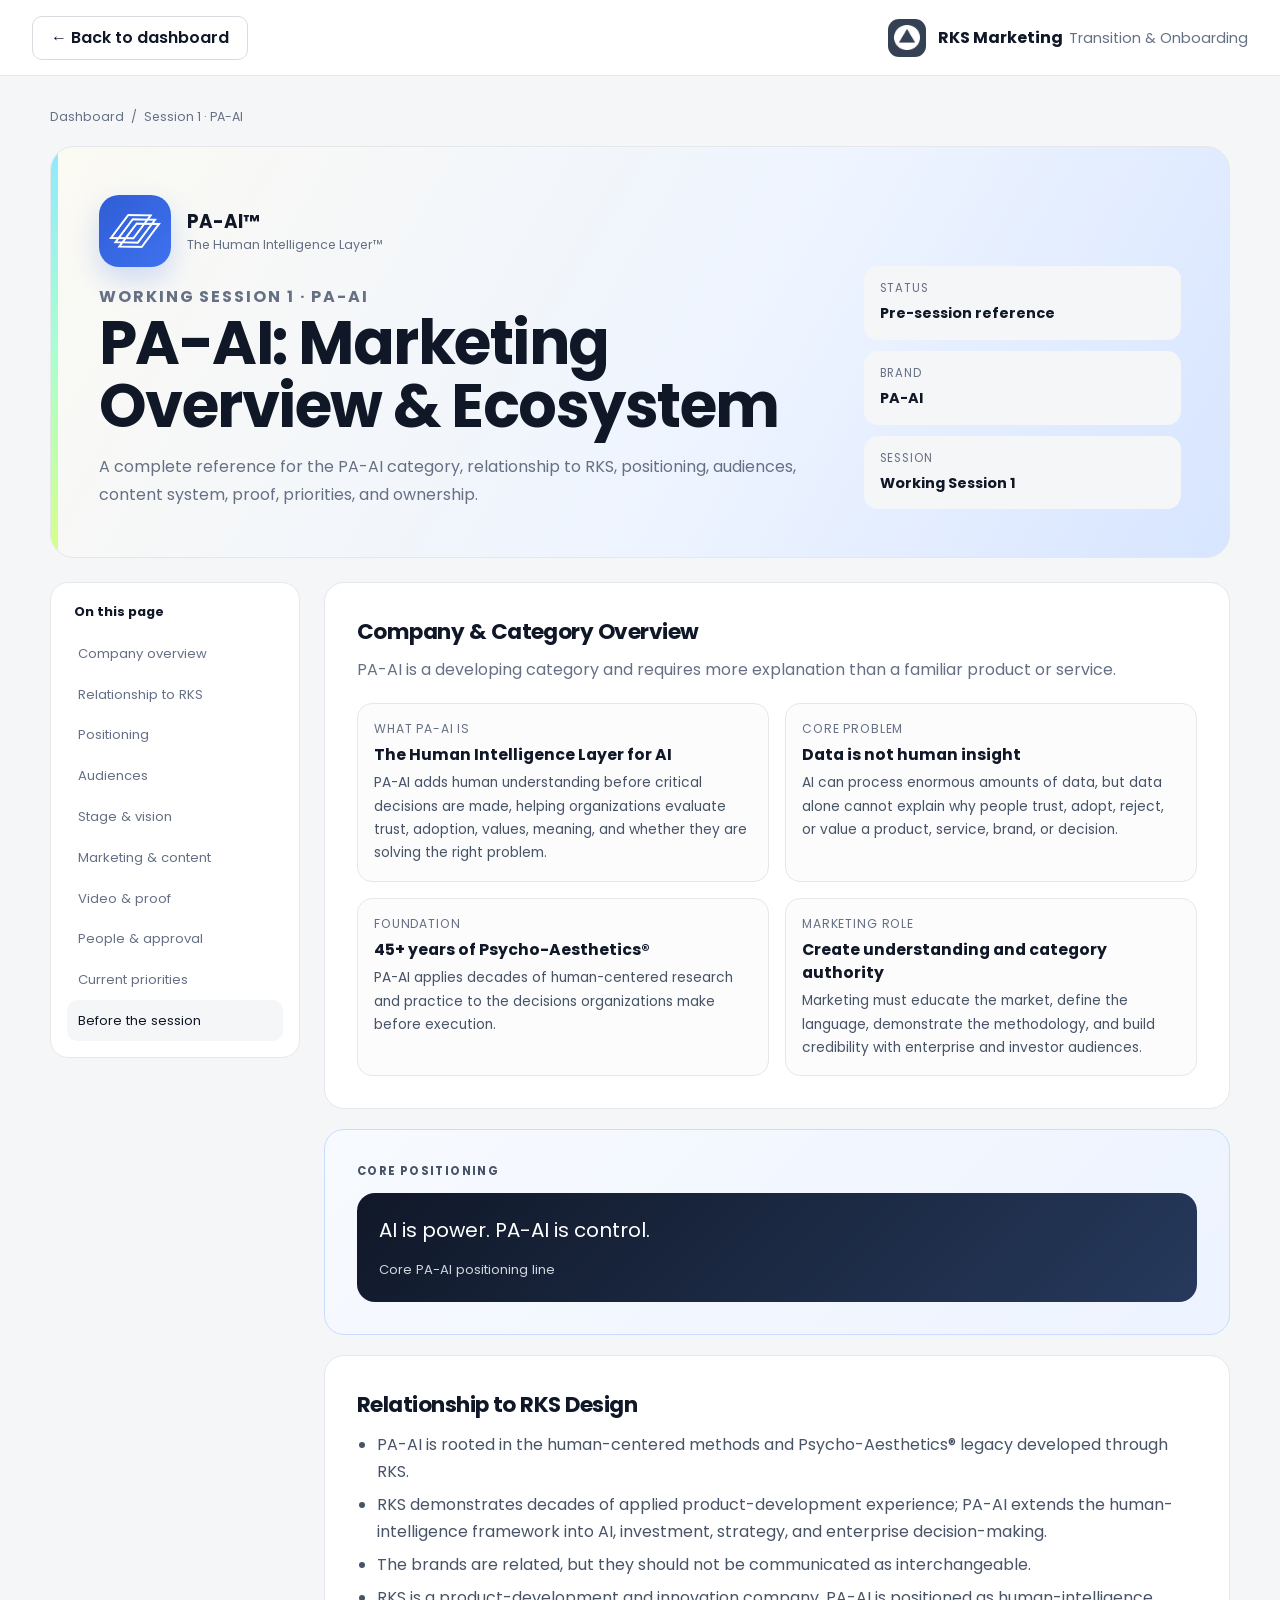
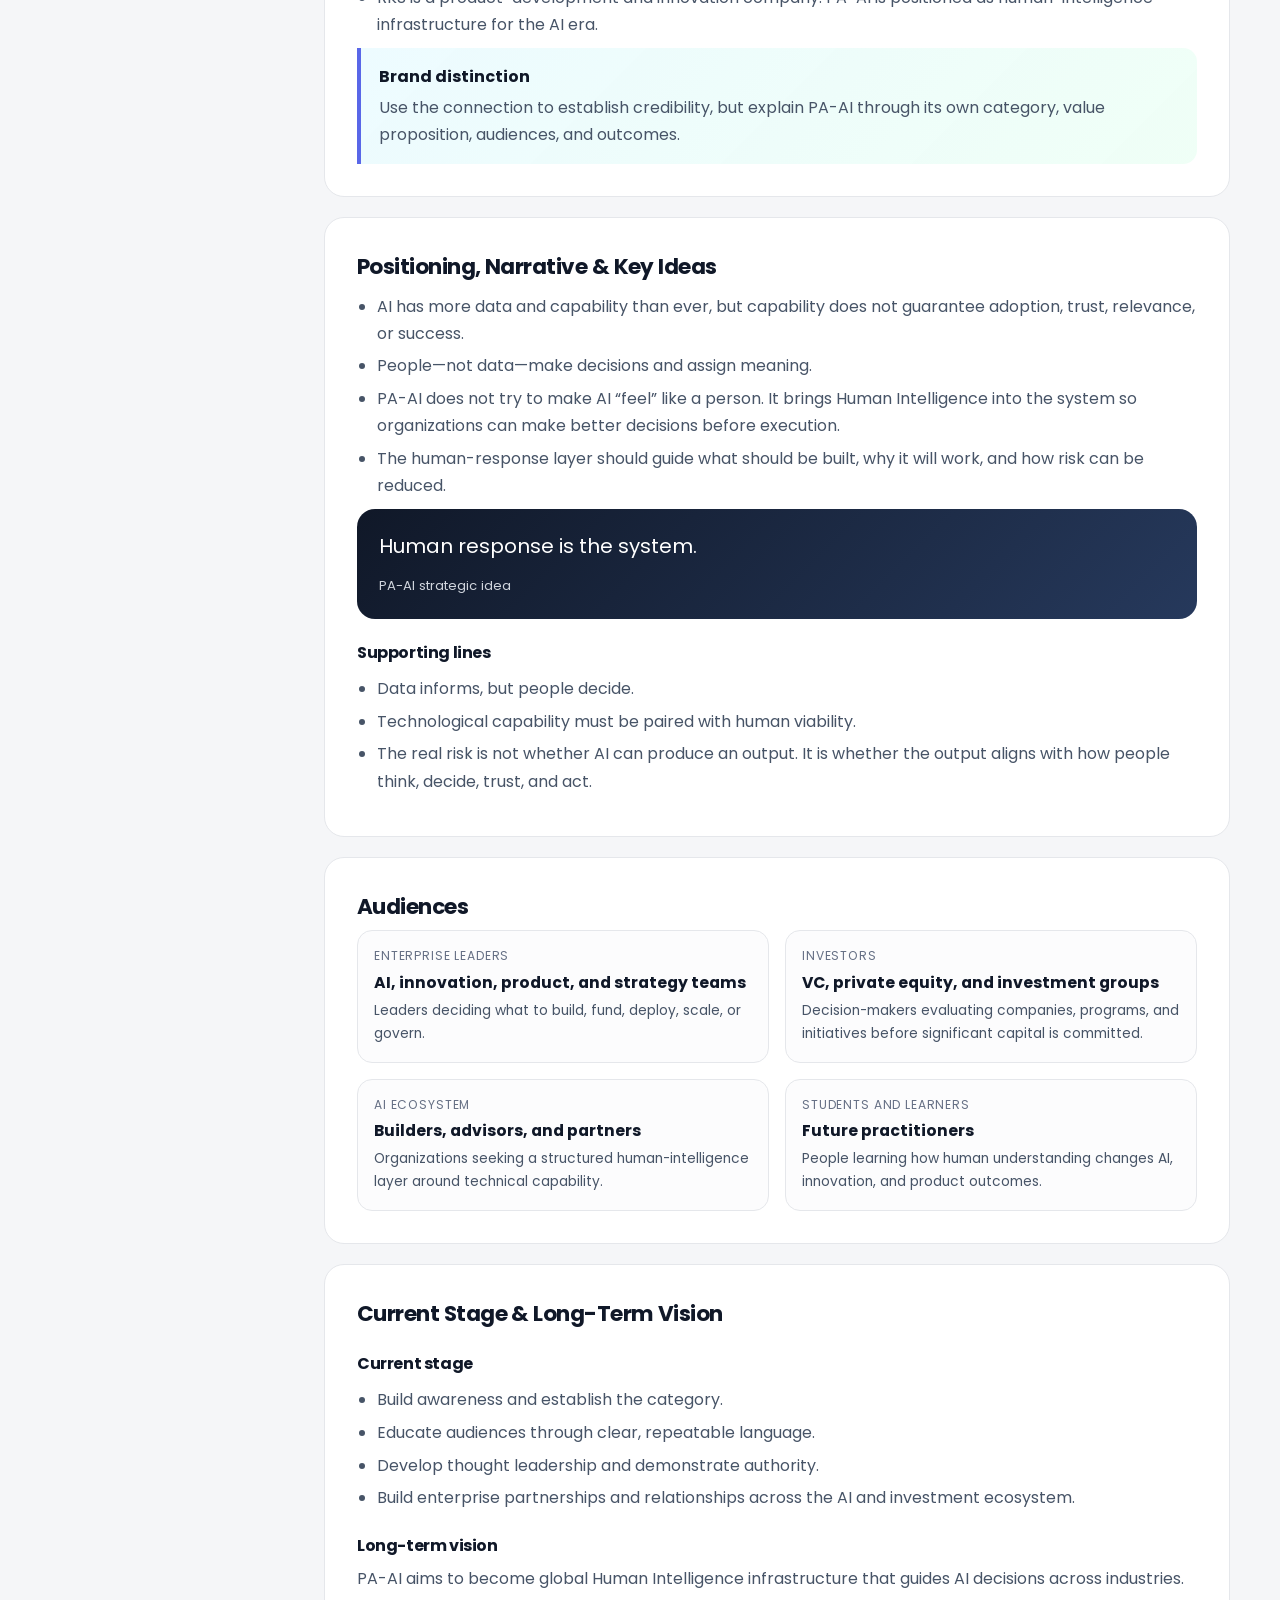
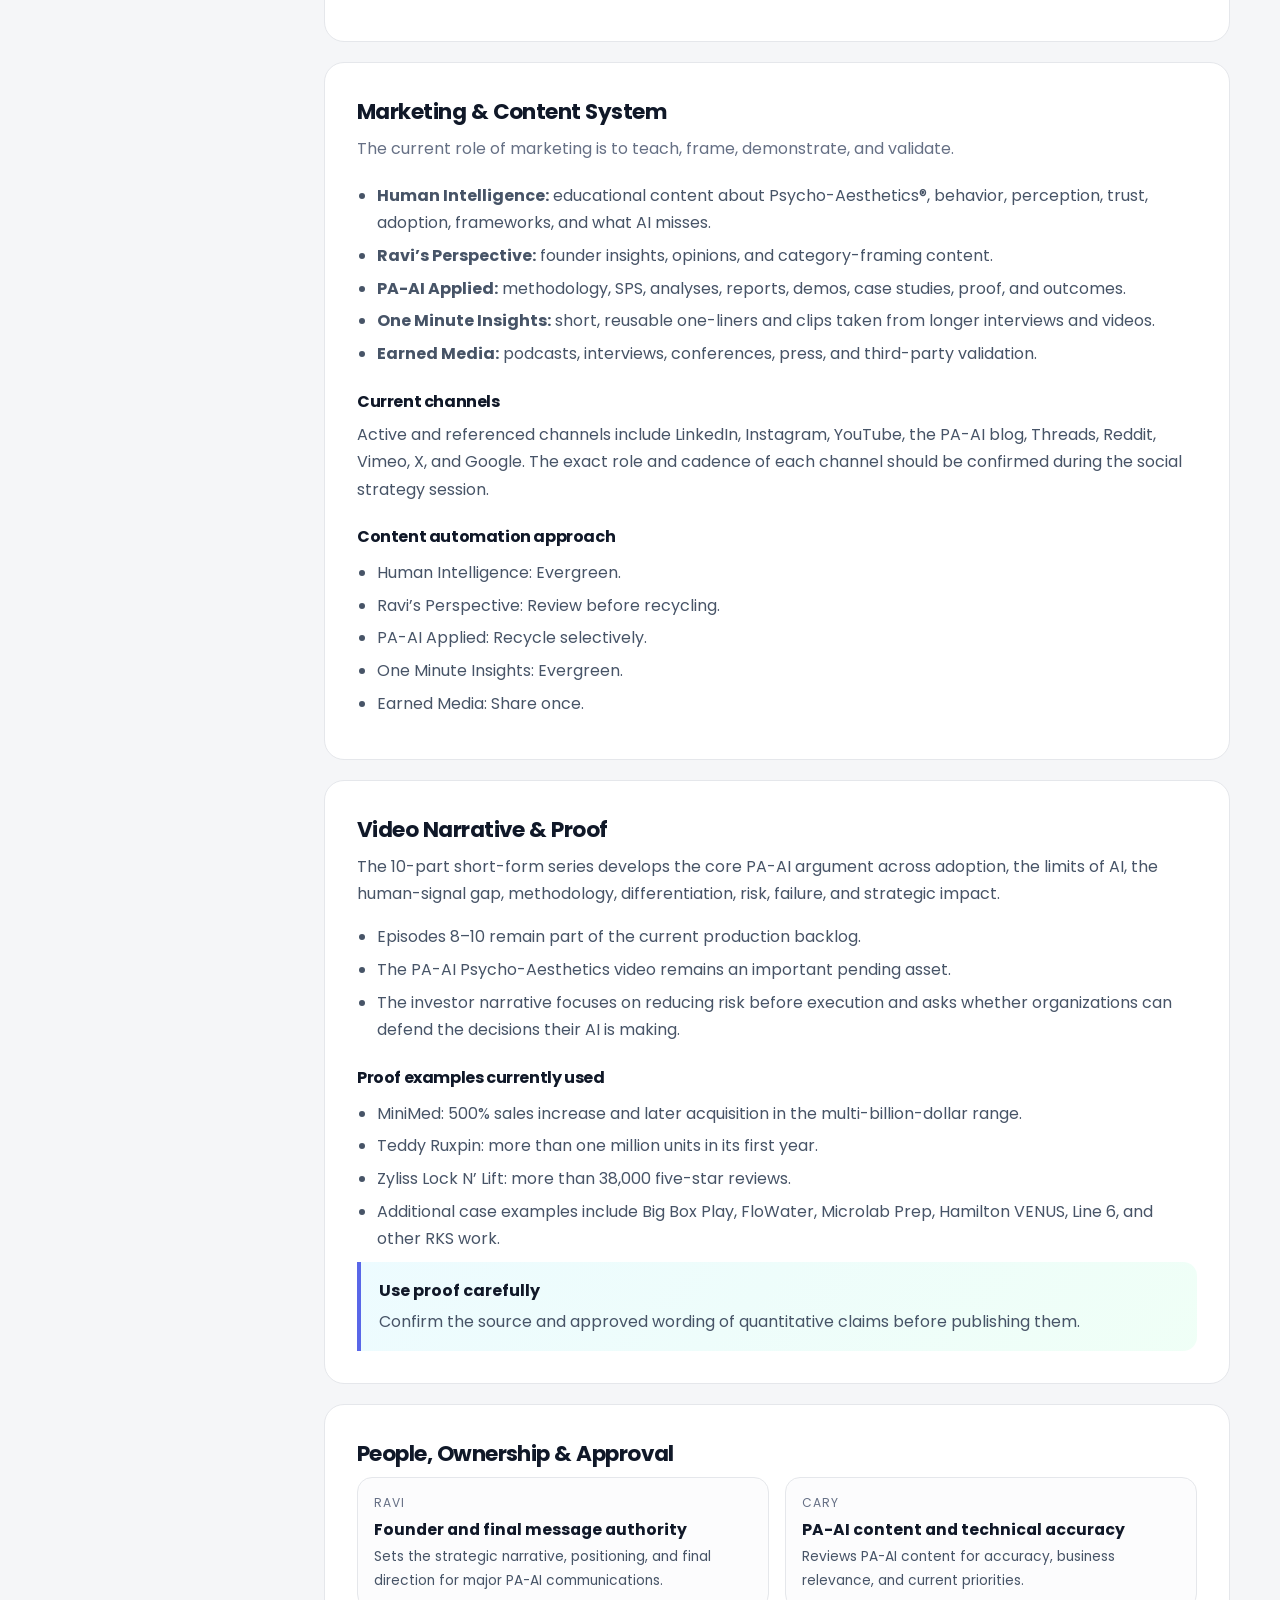
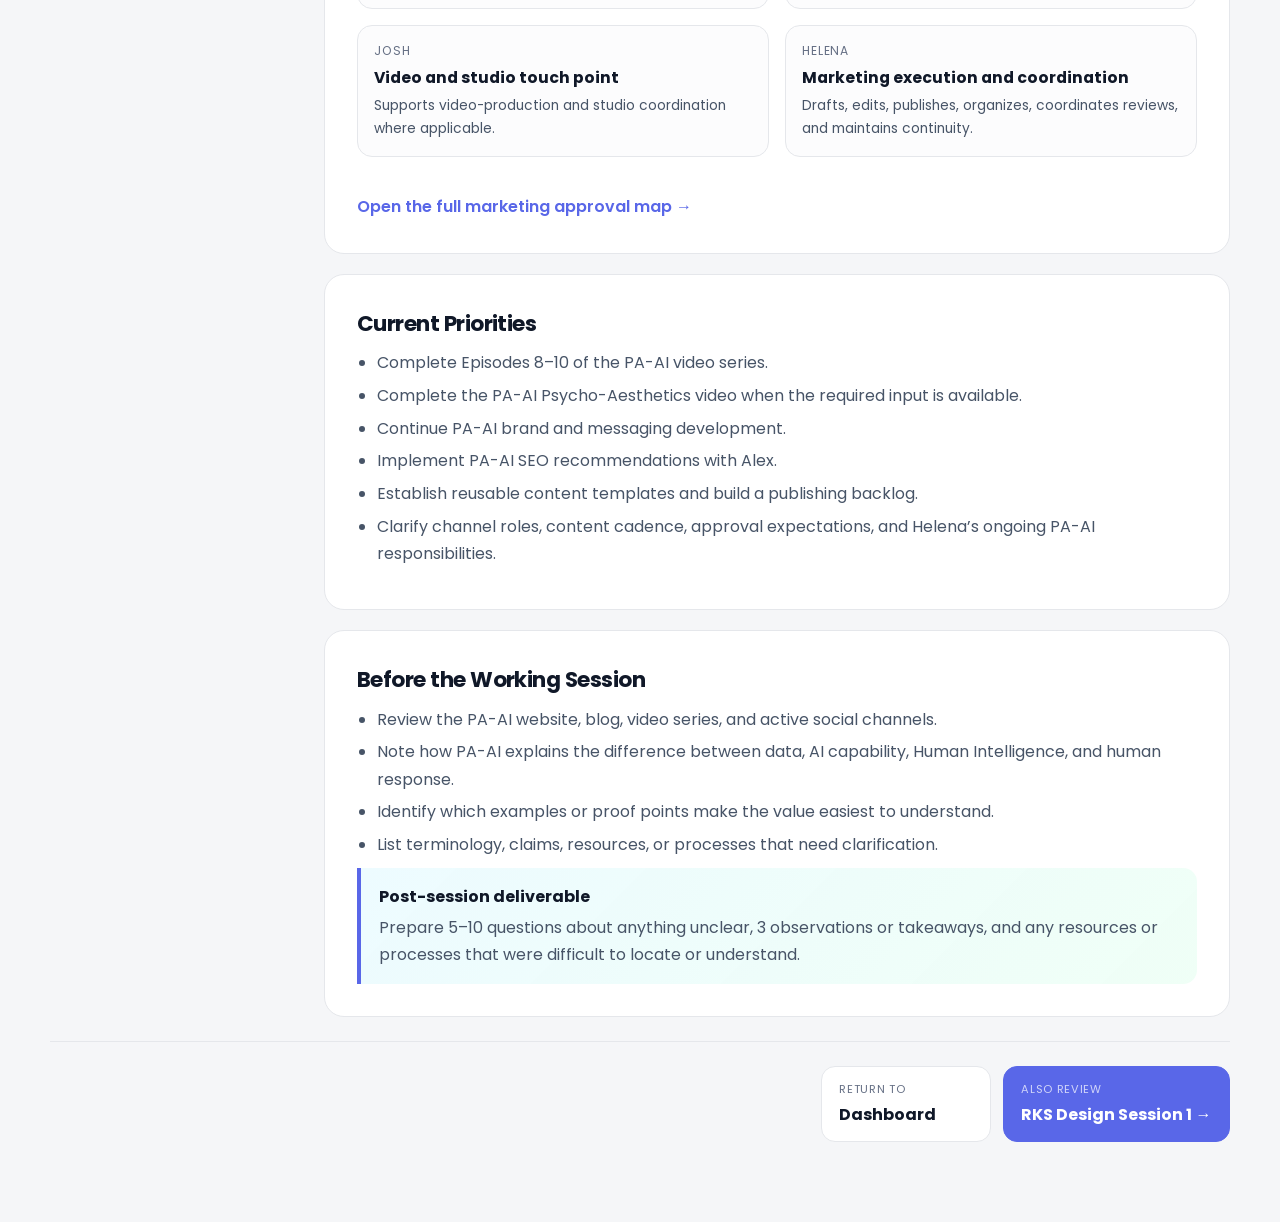
==== modules/session-01-paai.html @ 517a02a4 "files for the environment" ====
<!DOCTYPE html>

<html lang="en">
<head>
<meta charset="utf-8"/>
<meta content="width=device-width,initial-scale=1" name="viewport"/>
<title>Session 1 · PA-AI | RKS Marketing Onboarding</title>
<link href="https://fonts.googleapis.com" rel="preconnect"/>
<link crossorigin="" href="https://fonts.gstatic.com" rel="preconnect"/>
<link href="https://fonts.googleapis.com/css2?family=Poppins:wght@400;500;600;700&amp;display=swap" rel="stylesheet"/>
<link href="../css/design-system.css" rel="stylesheet"/>
<link href="../css/components.css" rel="stylesheet"/>
<link href="../css/module.css" rel="stylesheet"/>
</head>
<body class="module-shell brand-paai">
<header class="module-topbar">
<a class="button button--secondary" href="../index.html">← Back to dashboard</a>
<div class="module-topbar__brand"><div aria-hidden="true" class="brand-mark"><img alt="" src="../assets/logos/rks-mark-white.png"/></div><div><strong>RKS Marketing</strong><span>Transition &amp; Onboarding</span></div></div>
</header>
<main class="module-container">
<div class="module-breadcrumbs"><a href="../index.html">Dashboard</a><span>/</span><span>Session 1 · PA-AI</span></div>
<section class="module-hero">
<div class="module-hero__grid">
<div><div class="brand-identity-lockup brand-identity-lockup--paai"><span class="paai-logo-tile"><img alt="PA-AI layered logo" src="../assets/paai/logo-white.png"/></span><span class="brand-identity-lockup__copy"><strong>PA-AI™</strong><span>The Human Intelligence Layer™</span></span></div><p class="module-kicker">Working Session 1 · PA-AI</p><h1>PA-AI: Marketing Overview &amp; Ecosystem</h1><p>A complete reference for the PA-AI category, relationship to RKS, positioning, audiences, content system, proof, priorities, and ownership.</p></div>
<div class="module-meta">
<div class="module-meta__item"><span>Status</span><strong>Pre-session reference</strong></div>
<div class="module-meta__item"><span>Brand</span><strong>PA-AI</strong></div>
<div class="module-meta__item"><span>Session</span><strong>Working Session 1</strong></div>
</div>
</div>
</section>
<div class="module-layout">
<aside class="module-toc"><strong>On this page</strong><a href="#overview">Company overview</a><a href="#relationship">Relationship to RKS</a><a href="#positioning">Positioning</a><a href="#audiences">Audiences</a><a href="#stage">Stage &amp; vision</a><a href="#content">Marketing &amp; content</a><a href="#video">Video &amp; proof</a><a href="#people">People &amp; approval</a><a href="#priorities">Current priorities</a><a href="#exploration">Before the session</a></aside>
<article class="module-content">
<section class="content-card" id="overview">
<h2>Company &amp; Category Overview</h2>
<p class="section-intro">PA-AI is a developing category and requires more explanation than a familiar product or service.</p>
<div class="info-grid">
<div class="info-tile"><span>What PA-AI is</span><strong>The Human Intelligence Layer for AI</strong><p>PA-AI adds human understanding before critical decisions are made, helping organizations evaluate trust, adoption, values, meaning, and whether they are solving the right problem.</p></div>
<div class="info-tile"><span>Core problem</span><strong>Data is not human insight</strong><p>AI can process enormous amounts of data, but data alone cannot explain why people trust, adopt, reject, or value a product, service, brand, or decision.</p></div>
<div class="info-tile"><span>Foundation</span><strong>45+ years of Psycho-Aesthetics®</strong><p>PA-AI applies decades of human-centered research and practice to the decisions organizations make before execution.</p></div>
<div class="info-tile"><span>Marketing role</span><strong>Create understanding and category authority</strong><p>Marketing must educate the market, define the language, demonstrate the methodology, and build credibility with enterprise and investor audiences.</p></div>
</div>

</section><section aria-label="Core PA-AI positioning" class="content-card positioning-card"><p class="module-kicker">Core Positioning</p><div class="quote-card"><blockquote>AI is power. PA-AI is control.</blockquote><cite>Core PA-AI positioning line</cite></div></section>
<section class="content-card" id="relationship">
<h2>Relationship to RKS Design</h2>
<ul>
<li>PA-AI is rooted in the human-centered methods and Psycho-Aesthetics® legacy developed through RKS.</li>
<li>RKS demonstrates decades of applied product-development experience; PA-AI extends the human-intelligence framework into AI, investment, strategy, and enterprise decision-making.</li>
<li>The brands are related, but they should not be communicated as interchangeable.</li>
<li>RKS is a product-development and innovation company. PA-AI is positioned as human-intelligence infrastructure for the AI era.</li>
</ul>
<div class="callout"><strong>Brand distinction</strong><p>Use the connection to establish credibility, but explain PA-AI through its own category, value proposition, audiences, and outcomes.</p></div>
</section>
<section class="content-card" id="positioning">
<h2>Positioning, Narrative &amp; Key Ideas</h2>
<ul>
<li>AI has more data and capability than ever, but capability does not guarantee adoption, trust, relevance, or success.</li>
<li>People—not data—make decisions and assign meaning.</li>
<li>PA-AI does not try to make AI “feel” like a person. It brings Human Intelligence into the system so organizations can make better decisions before execution.</li>
<li>The human-response layer should guide what should be built, why it will work, and how risk can be reduced.</li>
</ul>
<div class="quote-card"><blockquote>Human response is the system.</blockquote><cite>PA-AI strategic idea</cite></div>
<h3>Supporting lines</h3>
<ul>
<li>Data informs, but people decide.</li>
<li>Technological capability must be paired with human viability.</li>
<li>The real risk is not whether AI can produce an output. It is whether the output aligns with how people think, decide, trust, and act.</li>
</ul>
</section>
<section class="content-card" id="audiences">
<h2>Audiences</h2>
<div class="info-grid">
<div class="info-tile"><span>Enterprise leaders</span><strong>AI, innovation, product, and strategy teams</strong><p>Leaders deciding what to build, fund, deploy, scale, or govern.</p></div>
<div class="info-tile"><span>Investors</span><strong>VC, private equity, and investment groups</strong><p>Decision-makers evaluating companies, programs, and initiatives before significant capital is committed.</p></div>
<div class="info-tile"><span>AI ecosystem</span><strong>Builders, advisors, and partners</strong><p>Organizations seeking a structured human-intelligence layer around technical capability.</p></div>
<div class="info-tile"><span>Students and learners</span><strong>Future practitioners</strong><p>People learning how human understanding changes AI, innovation, and product outcomes.</p></div>
</div>
</section>
<section class="content-card" id="stage">
<h2>Current Stage &amp; Long-Term Vision</h2>
<h3>Current stage</h3>
<ul>
<li>Build awareness and establish the category.</li>
<li>Educate audiences through clear, repeatable language.</li>
<li>Develop thought leadership and demonstrate authority.</li>
<li>Build enterprise partnerships and relationships across the AI and investment ecosystem.</li>
</ul>
<h3>Long-term vision</h3>
<p>PA-AI aims to become global Human Intelligence infrastructure that guides AI decisions across industries.</p>
</section>
<section class="content-card" id="content">
<h2>Marketing &amp; Content System</h2>
<p class="section-intro">The current role of marketing is to teach, frame, demonstrate, and validate.</p>
<ul>
<li><strong>Human Intelligence:</strong> educational content about Psycho-Aesthetics®, behavior, perception, trust, adoption, frameworks, and what AI misses.</li>
<li><strong>Ravi’s Perspective:</strong> founder insights, opinions, and category-framing content.</li>
<li><strong>PA-AI Applied:</strong> methodology, SPS, analyses, reports, demos, case studies, proof, and outcomes.</li>
<li><strong>One Minute Insights:</strong> short, reusable one-liners and clips taken from longer interviews and videos.</li>
<li><strong>Earned Media:</strong> podcasts, interviews, conferences, press, and third-party validation.</li>
</ul>
<h3>Current channels</h3>
<p>Active and referenced channels include LinkedIn, Instagram, YouTube, the PA-AI blog, Threads, Reddit, Vimeo, X, and Google. The exact role and cadence of each channel should be confirmed during the social strategy session.</p>
<h3>Content automation approach</h3>
<ul>
<li>Human Intelligence: Evergreen.</li>
<li>Ravi’s Perspective: Review before recycling.</li>
<li>PA-AI Applied: Recycle selectively.</li>
<li>One Minute Insights: Evergreen.</li>
<li>Earned Media: Share once.</li>
</ul>
</section>
<section class="content-card" id="video">
<h2>Video Narrative &amp; Proof</h2>
<p>The 10-part short-form series develops the core PA-AI argument across adoption, the limits of AI, the human-signal gap, methodology, differentiation, risk, failure, and strategic impact.</p>
<ul>
<li>Episodes 8–10 remain part of the current production backlog.</li>
<li>The PA-AI Psycho-Aesthetics video remains an important pending asset.</li>
<li>The investor narrative focuses on reducing risk before execution and asks whether organizations can defend the decisions their AI is making.</li>
</ul>
<h3>Proof examples currently used</h3>
<ul>
<li>MiniMed: 500% sales increase and later acquisition in the multi-billion-dollar range.</li>
<li>Teddy Ruxpin: more than one million units in its first year.</li>
<li>Zyliss Lock N’ Lift: more than 38,000 five-star reviews.</li>
<li>Additional case examples include Big Box Play, FloWater, Microlab Prep, Hamilton VENUS, Line 6, and other RKS work.</li>
</ul>
<div class="callout"><strong>Use proof carefully</strong><p>Confirm the source and approved wording of quantitative claims before publishing them.</p></div>
</section>
<section class="content-card" id="people">
<h2>People, Ownership &amp; Approval</h2>
<div class="info-grid">
<div class="info-tile"><span>Ravi</span><strong>Founder and final message authority</strong><p>Sets the strategic narrative, positioning, and final direction for major PA-AI communications.</p></div>
<div class="info-tile"><span>Cary</span><strong>PA-AI content and technical accuracy</strong><p>Reviews PA-AI content for accuracy, business relevance, and current priorities.</p></div>
<div class="info-tile"><span>Josh</span><strong>Video and studio touch point</strong><p>Supports video-production and studio coordination where applicable.</p></div>
<div class="info-tile"><span>Helena</span><strong>Marketing execution and coordination</strong><p>Drafts, edits, publishes, organizes, coordinates reviews, and maintains continuity.</p></div>
</div>
<p class="resource-link-row"><a class="resource-link" href="../resources/approval-map.html">Open the full marketing approval map →</a></p>
</section>
<section class="content-card" id="priorities">
<h2>Current Priorities</h2>
<ul>
<li>Complete Episodes 8–10 of the PA-AI video series.</li>
<li>Complete the PA-AI Psycho-Aesthetics video when the required input is available.</li>
<li>Continue PA-AI brand and messaging development.</li>
<li>Implement PA-AI SEO recommendations with Alex.</li>
<li>Establish reusable content templates and build a publishing backlog.</li>
<li>Clarify channel roles, content cadence, approval expectations, and Helena’s ongoing PA-AI responsibilities.</li>
</ul>
</section>
<section class="content-card" id="exploration">
<h2>Before the Working Session</h2>
<ul>
<li>Review the PA-AI website, blog, video series, and active social channels.</li>
<li>Note how PA-AI explains the difference between data, AI capability, Human Intelligence, and human response.</li>
<li>Identify which examples or proof points make the value easiest to understand.</li>
<li>List terminology, claims, resources, or processes that need clarification.</li>
</ul>
<div class="callout"><strong>Post-session deliverable</strong><p>Prepare 5–10 questions about anything unclear, 3 observations or takeaways, and any resources or processes that were difficult to locate or understand.</p></div>
</section></article>
</div>
<nav aria-label="Module actions" class="module-end-actions">
<a class="module-end-actions__secondary" href="../index.html"><span>Return to</span><strong>Dashboard</strong></a>
<a class="module-end-actions__primary" href="session-01-rks.html"><span>Also review</span><strong>RKS Design Session 1 →</strong></a>
</nav>
</main>
<script src="../module.js"></script>
</body>
</html>
---- css/design-system.css ----
:root {
  --font-sans: "Poppins", Arial, sans-serif;

  --color-ink: #17191c;
  --color-ink-soft: #4f555d;
  --color-muted: #747b84;
  --color-line: #e6e8eb;
  --color-line-strong: #d8dce1;
  --color-surface: #ffffff;
  --color-surface-soft: #f7f8fa;
  --color-canvas: #f2f4f7;
  --color-dark: #17191c;

  --color-rks: #d92d2d;
  --color-rks-dark: #af1f1f;
  --color-rks-soft: #fff1f1;
  --color-paai: #356df3;
  --color-paai-dark: #2456c8;
  --color-paai-soft: #eef4ff;
  --color-success: #21865d;
  --color-success-soft: #eaf7f1;
  --color-warning: #9b6800;
  --color-warning-soft: #fff6dc;

  --space-1: 4px;
  --space-2: 8px;
  --space-3: 12px;
  --space-4: 16px;
  --space-5: 20px;
  --space-6: 24px;
  --space-8: 32px;
  --space-10: 40px;
  --space-12: 48px;
  --space-16: 64px;

  --radius-sm: 10px;
  --radius-md: 16px;
  --radius-lg: 24px;
  --radius-pill: 999px;

  --shadow-sm: 0 1px 2px rgba(16, 24, 40, 0.04), 0 4px 14px rgba(16, 24, 40, 0.04);
  --shadow-md: 0 12px 30px rgba(16, 24, 40, 0.08);

  --transition-fast: 160ms ease;
  --transition-base: 240ms ease;
  --sidebar-width: 276px;
  --content-max: 1480px;
}

* { box-sizing: border-box; }
html { scroll-behavior: smooth; }
body {
  margin: 0;
  font-family: var(--font-sans);
  color: var(--color-ink);
  background: var(--color-canvas);
  -webkit-font-smoothing: antialiased;
}
button, input { font: inherit; }
a { color: inherit; text-decoration: none; }
button { cursor: pointer; }
img, svg { max-width: 100%; }

h1, h2, h3, p { margin-top: 0; }
h1, h2, h3 { letter-spacing: -0.025em; }
h2 { font-size: clamp(1.45rem, 2vw, 2rem); margin-bottom: 8px; }
h3 { font-size: 1.05rem; margin-bottom: 10px; }
p { color: var(--color-ink-soft); line-height: 1.65; }

.eyebrow {
  margin-bottom: 6px;
  color: var(--color-muted);
  font-size: 0.72rem;
  font-weight: 700;
  letter-spacing: 0.11em;
  text-transform: uppercase;
}
---- css/components.css ----
.button {
  min-height: 44px;
  padding: 0 18px;
  border: 1px solid transparent;
  border-radius: var(--radius-sm);
  display: inline-flex;
  align-items: center;
  justify-content: center;
  gap: 8px;
  font-weight: 600;
  transition: transform var(--transition-fast), border-color var(--transition-fast), background var(--transition-fast);
}
.button:hover { transform: translateY(-1px); }
.button--primary { background: var(--color-dark); color: #fff; }
.button--primary:hover { background: #2a2d31; }
.button--secondary { background: var(--color-surface); border-color: var(--color-line-strong); }
.button--secondary:hover { border-color: #aeb4bc; }
.button--ghost { color: #cbd0d6; background: transparent; border-color: #35383d; }
.button--ghost:hover { background: #24272b; }
.button--full { width: 100%; }
.button--brand { width: 100%; margin-top: 24px; color: #fff; background: var(--brand-color); }

.icon-button {
  width: 42px;
  height: 42px;
  border: 1px solid var(--color-line);
  border-radius: 12px;
  background: var(--color-surface);
}

.status-pill {
  display: inline-flex;
  align-items: center;
  width: fit-content;
  padding: 6px 10px;
  border-radius: var(--radius-pill);
  font-size: 0.72rem;
  font-weight: 700;
}
.status-pill--success { color: var(--color-success); background: var(--color-success-soft); }
.status-pill--warning { color: var(--color-warning); background: var(--color-warning-soft); }
.status-pill--neutral { color: #5d6570; background: #eef0f3; }

.progress { height: 7px; overflow: hidden; border-radius: var(--radius-pill); background: #33373c; }
.progress__bar { height: 100%; border-radius: inherit; background: #fff; transition: width var(--transition-base); }

.avatar {
  width: 44px;
  height: 44px;
  border: 0;
  border-radius: 50%;
  color: #fff;
  background: var(--color-paai);
  font-weight: 700;
}

.text-button { padding: 0; border: 0; background: transparent; color: var(--color-ink); font-size: 0.8rem; font-weight: 700; }
.text-button:hover { text-decoration: underline; }

.panel {
  padding: 28px;
  border: 1px solid var(--color-line);
  border-radius: var(--radius-md);
  background: var(--color-surface);
  box-shadow: var(--shadow-sm);
}
.panel__header { display: flex; align-items: flex-start; justify-content: space-between; gap: 20px; margin-bottom: 20px; }
.panel__header h2 { font-size: 1.25rem; }

.toast {
  position: fixed;
  right: 24px;
  bottom: 24px;
  z-index: 50;
  max-width: 360px;
  padding: 14px 18px;
  border-radius: 12px;
  color: #fff;
  background: var(--color-dark);
  box-shadow: var(--shadow-md);
  opacity: 0;
  transform: translateY(12px);
  pointer-events: none;
  transition: opacity var(--transition-fast), transform var(--transition-fast);
}
.toast.is-visible { opacity: 1; transform: translateY(0); }


/* Global dashboard search */
.search {
  position: relative;
  width: clamp(320px, 38vw, 620px);
  min-width: 0;
  min-height: 52px;
  padding: 0 50px 0 18px;
  border: 1px solid var(--color-line);
  border-radius: 16px;
  display: flex;
  align-items: center;
  gap: 14px;
  color: var(--color-muted);
  background: var(--color-surface);
  box-shadow: 0 1px 2px rgba(16, 24, 40, 0.03);
  transition: border-color var(--transition-fast), box-shadow var(--transition-fast), background var(--transition-fast);
}
.search:focus-within {
  border-color: #98a2b3;
  box-shadow: 0 0 0 4px rgba(52, 64, 84, 0.08);
  background: #fff;
}
.search__icon {
  flex: 0 0 26px;
  width: 26px;
  height: 26px;
  color: #667085;
}
.search input {
  flex: 1 1 auto;
  width: auto;
  min-width: 0;
  padding: 0;
  border: 0;
  outline: 0;
  color: var(--color-ink);
  background: transparent;
  font: inherit;
  font-size: 0.96rem;
  line-height: 1.35;
}
.search input::placeholder { color: #8f96a3; opacity: 1; }
.search__clear {
  position: absolute;
  right: 10px;
  top: 50%;
  transform: translateY(-50%);
  width: 34px;
  height: 34px;
  padding: 0;
  border: 0;
  border-radius: 10px;
  display: grid;
  place-items: center;
  color: #667085;
  background: transparent;
  font-size: 1.25rem;
  line-height: 1;
  opacity: 0;
  pointer-events: none;
  cursor: pointer;
}
.search__clear.is-visible { opacity: 1; pointer-events: auto; }
.search__clear:hover { color: #101828; background: #f2f4f7; }

/* Use one consistent clear control across browsers. */
.search input::-webkit-search-cancel-button,
.search input::-webkit-search-decoration {
  -webkit-appearance: none;
  appearance: none;
  display: none;
}
---- css/module.css ----
.module-shell{min-height:100vh;background:var(--color-bg,#f5f6f8);color:var(--color-text,#101828)}
.module-topbar{position:sticky;top:0;z-index:30;display:flex;align-items:center;justify-content:space-between;gap:1rem;min-height:76px;padding:.85rem clamp(1rem,3vw,2rem);background:rgba(255,255,255,.96);backdrop-filter:blur(14px);border-bottom:1px solid var(--color-border,#e5e7eb)}
.module-topbar>.button{flex:0 0 auto}
.module-topbar__brand{display:flex;align-items:center;gap:.75rem;min-width:0}
.module-topbar__brand .brand-mark{flex:0 0 38px;width:38px;height:38px;border-radius:11px;background:var(--module-accent,#344054);color:#fff;display:grid;place-items:center;font-weight:700}
.module-topbar__brand>div:last-child{display:flex;align-items:baseline;gap:.38rem;min-width:0;white-space:nowrap}
.module-topbar__brand strong{font-size:1rem;line-height:1.2;color:#101828}
.module-topbar__brand span{font-size:.9rem;line-height:1.2;color:var(--color-text-muted,#667085)}
.module-container{width:min(1180px,calc(100% - 2rem));margin:0 auto;padding:2rem 0 5rem}
.module-breadcrumbs{display:flex;gap:.45rem;align-items:center;flex-wrap:wrap;font-size:.78rem;color:var(--color-text-muted,#667085);margin-bottom:1.25rem}.module-breadcrumbs a{color:inherit;text-decoration:none}.module-breadcrumbs a:hover{color:var(--color-text,#101828)}
.module-hero{position:relative;overflow:hidden;border:1px solid var(--color-border,#e5e7eb);border-radius:24px;background:#fff;padding:clamp(1.5rem,4vw,3rem);margin-bottom:1.5rem}.module-hero:before{content:"";position:absolute;inset:0 auto 0 0;width:7px;background:var(--module-accent,#344054)}
.module-hero__grid{display:grid;grid-template-columns:minmax(0,1.5fr) minmax(250px,.65fr);gap:2rem;align-items:end}.module-kicker{text-transform:uppercase;letter-spacing:.12em;font-size:.72rem;font-weight:700;color:var(--module-accent,#344054);margin:0 0 .7rem}.module-hero h1{font-size:clamp(2rem,5vw,3.8rem);line-height:1.04;margin:0 0 1rem;max-width:850px}.module-hero p{max-width:760px;color:var(--color-text-muted,#667085);font-size:1rem;line-height:1.75;margin:0}.module-meta{display:grid;gap:.7rem}.module-meta__item{padding:.9rem 1rem;background:var(--color-bg,#f5f6f8);border-radius:14px}.module-meta__item span{display:block;font-size:.72rem;color:var(--color-text-muted,#667085);text-transform:uppercase;letter-spacing:.08em;margin-bottom:.18rem}.module-meta__item strong{font-size:.9rem}
.module-layout{display:grid;grid-template-columns:250px minmax(0,1fr);gap:1.5rem;align-items:start}.module-toc{position:sticky;top:92px;border:1px solid var(--color-border,#e5e7eb);background:#fff;border-radius:18px;padding:1rem;max-height:calc(100vh - 112px);overflow:auto}.module-toc strong{display:block;margin:.25rem .45rem .75rem;font-size:.8rem}.module-toc a{display:block;padding:.65rem .7rem;border-radius:10px;color:var(--color-text-muted,#667085);text-decoration:none;font-size:.82rem}.module-toc a:hover,.module-toc a.is-active{background:var(--color-bg,#f5f6f8);color:var(--color-text,#101828)}
.module-content{display:grid;gap:1.25rem;min-width:0}.content-card{background:#fff;border:1px solid var(--color-border,#e5e7eb);border-radius:20px;padding:clamp(1.25rem,3vw,2rem);scroll-margin-top:100px;min-width:0}.content-card h2{font-size:1.35rem;margin:0 0 .45rem}.content-card>.section-intro{color:var(--color-text-muted,#667085);margin:0 0 1.25rem;line-height:1.7}.content-card h3{font-size:1rem;margin:1.35rem 0 .45rem}.content-card p,.content-card li{line-height:1.7;color:#475467}.content-card ul,.content-card ol{padding-left:1.25rem;margin:.6rem 0}.content-card li+li{margin-top:.35rem}.content-card a{color:var(--module-accent,#344054);font-weight:600}
.info-grid{display:grid;grid-template-columns:repeat(2,minmax(0,1fr));gap:1rem}.info-tile{border:1px solid var(--color-border,#e5e7eb);border-radius:15px;padding:1rem;background:#fcfcfd}.info-tile span{display:block;color:var(--color-text-muted,#667085);font-size:.76rem;text-transform:uppercase;letter-spacing:.07em;margin-bottom:.35rem}.info-tile strong{display:block;font-size:.98rem;margin-bottom:.3rem}.info-tile p{margin:0;font-size:.86rem}
.brand-process-grid{display:grid;grid-template-columns:repeat(2,minmax(0,1fr));gap:1rem}.brand-process{border:1px solid var(--color-border,#e5e7eb);border-radius:18px;padding:1.2rem;background:#fff}.brand-process--rks{border-top:5px solid #d92d20}.brand-process--paai{border-top:5px solid #5967e8}.brand-process__label{display:inline-flex;border-radius:999px;padding:.28rem .6rem;background:#f2f4f7;color:#344054;font-size:.72rem;font-weight:700;margin-bottom:.7rem}.brand-process h3{margin:0 0 .55rem;font-size:1.05rem}.brand-process p{margin:.35rem 0}.reviewer-list{display:grid;gap:.65rem;margin-top:.85rem}.reviewer-row{display:grid;grid-template-columns:minmax(110px,.35fr) minmax(0,1fr);gap:.8rem;padding:.8rem;border-radius:12px;background:#f8f9fb}.reviewer-row strong{font-size:.88rem}.reviewer-row span{font-size:.82rem;line-height:1.5;color:#667085}
.callout{border-left:4px solid var(--module-accent,#344054);padding:1rem 1.1rem;background:color-mix(in srgb,var(--module-accent,#344054) 7%,white);border-radius:0 14px 14px 0}.callout strong{display:block;margin-bottom:.3rem}.callout p{margin:0}
.quote-card{padding:1.35rem;border-radius:18px;background:#101828;color:#fff}.quote-card blockquote{font-size:1.25rem;line-height:1.5;margin:0 0 .7rem}.quote-card cite{font-style:normal;color:#d0d5dd;font-size:.82rem}
.flow{display:grid;grid-template-columns:repeat(var(--flow-columns,5),minmax(125px,1fr));gap:.75rem;align-items:stretch}.flow--six{--flow-columns:6}.flow-step{position:relative;padding:1rem;border:1px solid var(--color-border,#e5e7eb);border-radius:14px;background:#fff}.flow-step:not(:last-child):after{content:"→";position:absolute;right:-.65rem;top:50%;transform:translateY(-50%);z-index:2;background:#f5f6f8;border:1px solid #e5e7eb;border-radius:50%;width:1.3rem;height:1.3rem;display:grid;place-items:center;color:#667085}.flow-step span{display:block;font-size:.72rem;color:var(--module-accent,#344054);font-weight:700;margin-bottom:.3rem}.flow-step strong{font-size:.9rem}.flow-step p{font-size:.78rem;margin:.4rem 0 0}
.asset-type-grid{display:grid;grid-template-columns:repeat(2,minmax(0,1fr));gap:.85rem}.asset-type{padding:1rem;border:1px solid #e5e7eb;border-radius:14px;background:#fcfcfd}.asset-type strong{display:block;margin-bottom:.3rem}.asset-type p{margin:0;font-size:.84rem}
.table-scroll{width:100%;overflow-x:auto;-webkit-overflow-scrolling:touch}.directory-table{width:100%;min-width:760px;border-collapse:collapse;font-size:.84rem}.directory-table th{text-align:left;color:#667085;font-weight:600;padding:.75rem;border-bottom:1px solid #e5e7eb;white-space:nowrap}.directory-table td{padding:.85rem .75rem;border-bottom:1px solid #eef0f3;vertical-align:top;color:#475467}.directory-table td strong{color:#101828}.owner-chip{display:inline-flex;padding:.25rem .55rem;border-radius:999px;background:#f2f4f7;color:#344054;font-size:.72rem;font-weight:600}.access-note{display:block;font-size:.72rem;margin-top:.25rem;color:#98a2b3}
.filter-row{display:flex;gap:.65rem;flex-wrap:wrap;margin-bottom:1rem}.filter-button{border:1px solid #d0d5dd;background:#fff;border-radius:999px;padding:.5rem .8rem;font:inherit;font-size:.78rem;cursor:pointer}.filter-button.is-active{background:#101828;color:#fff;border-color:#101828}.directory-row.is-hidden{display:none}
.module-end-actions{display:flex;align-items:stretch;justify-content:flex-end;gap:.75rem;margin-top:1.5rem;padding-top:1.5rem;border-top:1px solid var(--color-border,#e5e7eb)}.module-end-actions a{display:flex;flex-direction:column;gap:.2rem;padding:.9rem 1.1rem;border-radius:14px;text-decoration:none;min-width:170px;transition:transform .15s ease,box-shadow .15s ease}.module-end-actions a:hover{transform:translateY(-1px);box-shadow:0 8px 22px rgba(16,24,40,.08)}.module-end-actions span{font-size:.7rem;text-transform:uppercase;letter-spacing:.06em}.module-end-actions__secondary{border:1px solid var(--color-border,#e5e7eb);background:#fff;color:#101828}.module-end-actions__secondary span{color:#667085}.module-end-actions__primary{border:1px solid var(--module-accent,#344054);background:var(--module-accent,#344054);color:#fff}.module-end-actions__primary span{color:rgba(255,255,255,.72)}
.brand-rks{--module-accent:#d92d20}.brand-paai{--module-accent:#5967e8}.brand-neutral{--module-accent:#344054}
@media(max-width:1050px){.flow,.flow--six{grid-template-columns:repeat(3,minmax(0,1fr))}.flow-step:nth-child(3):after{display:none}}
@media(max-width:850px){.module-hero__grid,.module-layout{grid-template-columns:1fr}.module-toc{position:static;max-height:none}.flow,.flow--six{grid-template-columns:1fr}.flow-step:nth-child(3):after{display:grid}.flow-step:not(:last-child):after{content:"↓";right:50%;top:auto;bottom:-.7rem;transform:translateX(50%)}.info-grid,.brand-process-grid,.asset-type-grid{grid-template-columns:1fr}.module-end-actions{flex-direction:column}.module-end-actions a{min-width:0}.module-end-actions__primary{order:-1}.module-topbar{padding:.75rem 1rem}.module-topbar__brand>div:last-child{flex-direction:column;align-items:flex-start;gap:.05rem;white-space:normal}.module-topbar__brand span{font-size:.74rem}.module-topbar__brand strong{font-size:.88rem}.reviewer-row{grid-template-columns:1fr;gap:.2rem}}
@media(max-width:580px){.module-container{width:min(100% - 1rem,1180px);padding-top:1rem}.module-topbar{min-height:66px}.module-topbar>.button{padding:.55rem .7rem;font-size:.76rem}.module-topbar__brand .brand-mark{width:34px;height:34px;flex-basis:34px}.module-topbar__brand span{display:none}.module-hero{border-radius:18px}.module-hero h1{font-size:clamp(1.85rem,10vw,2.6rem)}.content-card{border-radius:16px}.filter-row{gap:.45rem}.filter-button{padding:.45rem .65rem}.directory-table{min-width:680px}}

.module-topbar__brand .brand-mark{background:#344054}.module-topbar__brand .brand-mark img{width:68%;height:68%;object-fit:contain}.approval-flow{display:grid;grid-template-columns:repeat(6,minmax(0,1fr));gap:18px;align-items:stretch}.approval-step{position:relative;min-width:0;padding:18px 16px;border:1px solid #e5e7eb;border-radius:16px;background:#fcfcfd}.approval-step:not(:last-child)::after{content:"→";position:absolute;z-index:3;right:-29px;top:50%;transform:translateY(-50%);width:38px;height:38px;border:1px solid #d0d5dd;border-radius:50%;display:grid;place-items:center;background:#f8f9fb;color:#667085;font-size:1.1rem}.approval-step span{display:block;margin-bottom:8px;color:var(--module-accent,#344054);font-size:.72rem;font-weight:700}.approval-step strong{display:block;font-size:.9rem;line-height:1.4}.approval-step p{margin:.6rem 0 0;font-size:.76rem;line-height:1.6}.approval-request-callout{margin-top:1.25rem}.brand-process__lead{margin-bottom:1rem}.review-table,.guidance-table,.responsibility-table{width:100%;border-collapse:separate;border-spacing:0;font-size:.82rem}.review-table th,.review-table td,.guidance-table th,.guidance-table td,.responsibility-table th,.responsibility-table td{padding:14px 16px;border-bottom:1px solid #eaecf0;text-align:left;vertical-align:middle;color:#475467}.review-table thead th,.guidance-table thead th,.responsibility-table thead th{background:#f8f9fb;color:#667085;font-size:.72rem;text-transform:uppercase;letter-spacing:.05em}.review-table tbody th,.guidance-table tbody th,.responsibility-table tbody th{color:#101828;font-weight:700}.review-table tbody tr:last-child th,.review-table tbody tr:last-child td,.guidance-table tbody tr:last-child th,.guidance-table tbody tr:last-child td,.responsibility-table tbody tr:last-child th,.responsibility-table tbody tr:last-child td{border-bottom:0}.review-table th:first-child{width:28%}.guidance-table{min-width:820px}.guidance-table th:first-child{width:23%}.guidance-table th:nth-child(2){width:27%}.responsibility-table{min-width:760px}.responsibility-table th:first-child{width:14%}.responsibility-table th:nth-child(2){width:30%}.brand-process .table-scroll{border:1px solid #eaecf0;border-radius:14px;overflow:auto}.content-card>.button,.content-card>.resource-link{margin-top:1.5rem}@media(max-width:1100px){.approval-flow{grid-template-columns:repeat(3,minmax(0,1fr))}.approval-step:nth-child(3)::after{content:"↓";right:50%;top:auto;bottom:-29px;transform:translateX(50%)}.approval-step:nth-child(4)::after{content:"←";right:auto;left:-29px}.approval-step:nth-child(5)::after{content:"←";right:auto;left:-29px}.approval-step:nth-child(6){grid-column:1}.approval-step:nth-child(4){grid-column:3;grid-row:2}.approval-step:nth-child(5){grid-column:2;grid-row:2}.approval-step:nth-child(6){grid-row:2}.approval-step:nth-child(6)::after{display:none}}@media(max-width:700px){.approval-flow{grid-template-columns:1fr}.approval-step:nth-child(n){grid-column:auto;grid-row:auto}.approval-step:not(:last-child)::after,.approval-step:nth-child(3)::after,.approval-step:nth-child(4)::after,.approval-step:nth-child(5)::after{content:"↓";right:50%;left:auto;top:auto;bottom:-29px;transform:translateX(50%)}.review-table{min-width:540px}.module-topbar__brand .brand-mark{flex-basis:38px;width:38px;height:38px}}

/* Brand-specific visual storytelling */
.brand-identity-lockup{display:flex;align-items:center;gap:1rem;margin-bottom:1rem}.brand-identity-lockup img{display:block;max-width:190px;max-height:72px;object-fit:contain}.brand-identity-lockup--paai img{width:min(190px,42vw)}.brand-identity-lockup--rks{gap:.8rem}.brand-identity-lockup--rks .brand-symbol{width:58px;height:58px;border-radius:16px;background:#d92d20;display:grid;place-items:center}.brand-identity-lockup--rks .brand-symbol img{width:68%;height:68%;object-fit:contain}.brand-identity-lockup__copy strong{display:block;font-size:1rem}.brand-identity-lockup__copy span{display:block;color:#667085;font-size:.82rem;margin-top:.1rem}
.brand-showcase{display:grid;grid-template-columns:1.3fr .7fr;gap:1rem;margin:0 0 1.5rem}.brand-showcase__primary,.brand-showcase__secondary{overflow:hidden;border:1px solid #e5e7eb;border-radius:20px;background:#fff;min-height:240px}.brand-showcase img{width:100%;height:100%;display:block;object-fit:cover}.brand-showcase__secondary{display:grid;grid-template-rows:1fr 1fr;gap:0}.brand-showcase__secondary figure{margin:0;min-height:0;overflow:hidden}.brand-showcase__secondary figure+figure{border-top:1px solid #e5e7eb}
.visual-principles{display:grid;grid-template-columns:repeat(3,minmax(0,1fr));gap:1rem}.visual-principle{overflow:hidden;border:1px solid #e5e7eb;border-radius:16px;background:#fff}.visual-principle img{width:100%;aspect-ratio:4/3;object-fit:cover;display:block}.visual-principle__body{padding:1rem}.visual-principle__body strong{display:block;margin-bottom:.35rem}.visual-principle__body p{margin:0;font-size:.84rem}
.brand-banner{position:relative;overflow:hidden;border-radius:20px;border:1px solid #e5e7eb;background:#fff;margin-bottom:1.25rem}.brand-banner img{display:block;width:100%;height:auto}.brand-banner__overlay{position:absolute;inset:auto 0 0 0;padding:1.25rem 1.4rem;background:linear-gradient(transparent,rgba(0,0,0,.7));color:#fff}.brand-banner__overlay strong{display:block;font-size:1.1rem}.brand-banner__overlay span{display:block;font-size:.82rem;opacity:.82;margin-top:.2rem}
.brand-paai .module-hero{background:linear-gradient(120deg,#fbfaf3 0%,#eef4ff 58%,#d7e5ff 100%)}.brand-paai .module-hero:before{background:linear-gradient(180deg,#8fe8ff,#a9ffcf,#d7ff85)}.brand-paai .quote-card{background:linear-gradient(135deg,#101828,#26395c)}.brand-paai .callout{background:linear-gradient(135deg,rgba(143,232,255,.16),rgba(169,255,207,.18))}.brand-rks .module-hero{background:linear-gradient(120deg,#fff 0%,#fff6f4 100%)}
.brand-module-highlight{display:grid;grid-template-columns:minmax(0,1fr) minmax(260px,.8fr);gap:1.25rem;align-items:center}.brand-module-highlight__image{overflow:hidden;border-radius:18px;background:#111}.brand-module-highlight__image img{width:100%;display:block;aspect-ratio:4/3;object-fit:cover}.brand-checklist{margin:0;padding:0;list-style:none;display:grid;gap:.65rem}.brand-checklist li{position:relative;padding-left:1.65rem}.brand-checklist li:before{content:"✓";position:absolute;left:0;top:.05rem;color:var(--module-accent);font-weight:700}
@media(max-width:850px){.brand-showcase,.brand-module-highlight{grid-template-columns:1fr}.visual-principles{grid-template-columns:1fr}.brand-showcase__secondary{grid-template-columns:1fr 1fr;grid-template-rows:none}.brand-showcase__secondary figure+figure{border-top:0;border-left:1px solid #e5e7eb}}
@media(max-width:580px){.brand-identity-lockup{align-items:flex-start}.brand-identity-lockup--paai img{width:145px}.brand-showcase__primary,.brand-showcase__secondary{min-height:180px}.brand-showcase__secondary{grid-template-columns:1fr}.brand-showcase__secondary figure+figure{border-left:0;border-top:1px solid #e5e7eb}}

/* PA-AI logo, brand-spec, and approval-link refinements */
.paai-logo-tile{display:grid;place-items:center;width:72px;height:72px;flex:0 0 72px;border-radius:20px;background:linear-gradient(135deg,#2f5dd5,#3f72ef);box-shadow:0 12px 28px rgba(53,104,232,.22)}
.paai-logo-tile img{display:block;width:72%;height:72%;object-fit:contain}
.brand-identity-lockup--paai{gap:1rem}
.brand-identity-lockup--paai .brand-identity-lockup__copy strong{font-size:1.15rem;color:#101828}
.brand-identity-lockup--paai .brand-identity-lockup__copy span{font-size:.78rem}
.resource-link-row{margin:2rem 0 0!important;padding-top:.25rem}
.resource-link{display:inline-flex;align-items:center;gap:.4rem;font-weight:600;text-decoration:none}
.brand-spec-block+.brand-spec-block{margin-top:2rem;padding-top:2rem;border-top:1px solid #eaecf0}
.logo-usage-grid{display:grid;grid-template-columns:repeat(2,minmax(0,1fr));gap:1rem}
.logo-sample{overflow:hidden;border:1px solid #e4e7ec;border-radius:18px;background:#fff}
.logo-sample__media{min-height:180px;display:grid;place-items:center;padding:2rem}
.logo-sample__media img{display:block;max-width:150px;max-height:110px;object-fit:contain}
.logo-sample--dark .logo-sample__media{background:linear-gradient(135deg,#18294d,#3568e8)}
.logo-sample--light .logo-sample__media{background:linear-gradient(120deg,#f4f4ee,#dce9fa)}
.logo-sample__body{padding:1rem 1.1rem;border-top:1px solid #e4e7ec}
.logo-sample__body strong{display:block;margin-bottom:.25rem}
.logo-sample__body p{margin:0;font-size:.8rem}
.color-swatch-grid{display:grid;grid-template-columns:repeat(3,minmax(0,1fr));gap:.85rem}
.color-swatch{display:grid;grid-template-columns:62px minmax(0,1fr);align-items:center;gap:.8rem;padding:.75rem;border:1px solid #e4e7ec;border-radius:14px;background:#fff}
.color-swatch__chip{display:block;width:62px;height:62px;border-radius:12px;background:var(--swatch);border:1px solid rgba(16,24,40,.08)}
.color-swatch__text{min-width:0}
.color-swatch__text strong,.color-swatch__text code,.color-swatch__text small{display:block}
.color-swatch__text strong{font-size:.8rem}
.color-swatch__text code{margin:.15rem 0;color:#475467;font-size:.72rem}
.color-swatch__text small{color:#667085;font-size:.68rem;line-height:1.4}
.brand-type-table{width:100%;min-width:680px;border-collapse:separate;border-spacing:0;font-size:.8rem}
.brand-type-table th,.brand-type-table td{padding:14px 16px;border-bottom:1px solid #eaecf0;text-align:left;vertical-align:middle;color:#475467}
.brand-type-table thead th{background:#f8f9fb;color:#667085;font-size:.7rem;text-transform:uppercase;letter-spacing:.05em}
.brand-type-table tbody th{color:#101828;width:22%}
.brand-type-table tbody tr:last-child th,.brand-type-table tbody tr:last-child td{border-bottom:0}
@media(max-width:760px){.logo-usage-grid{grid-template-columns:1fr}.color-swatch-grid{grid-template-columns:repeat(2,minmax(0,1fr))}.paai-logo-tile{width:60px;height:60px;flex-basis:60px;border-radius:17px}}
@media(max-width:500px){.color-swatch-grid{grid-template-columns:1fr}.resource-link-row{margin-top:1.5rem!important}}

/* Quick refinement pass */
.brand-module-highlight--text-only{grid-template-columns:1fr}
.positioning-card{background:linear-gradient(135deg,#f7faff,#edf3ff);border-color:#cbdcff}
.positioning-card .quote-card{margin:0}
.brand-rks .color-swatch__chip{border:1px solid rgba(17,17,17,.12)}
@media(max-width:700px){.positioning-card{padding:1.25rem}}

.search-target-highlight {
  animation: searchTargetPulse 2.4s ease-out;
  box-shadow: 0 0 0 4px rgba(53, 104, 232, .22), var(--shadow-sm, 0 1px 2px rgba(0,0,0,.06));
}
.search-word-highlight {
  background: #fff0a8;
  color: inherit;
  border-radius: 3px;
  padding: 0 .08em;
}
@keyframes searchTargetPulse {
  0%, 35% { box-shadow: 0 0 0 7px rgba(53, 104, 232, .28); }
  100% { box-shadow: 0 0 0 0 rgba(53, 104, 232, 0); }
}
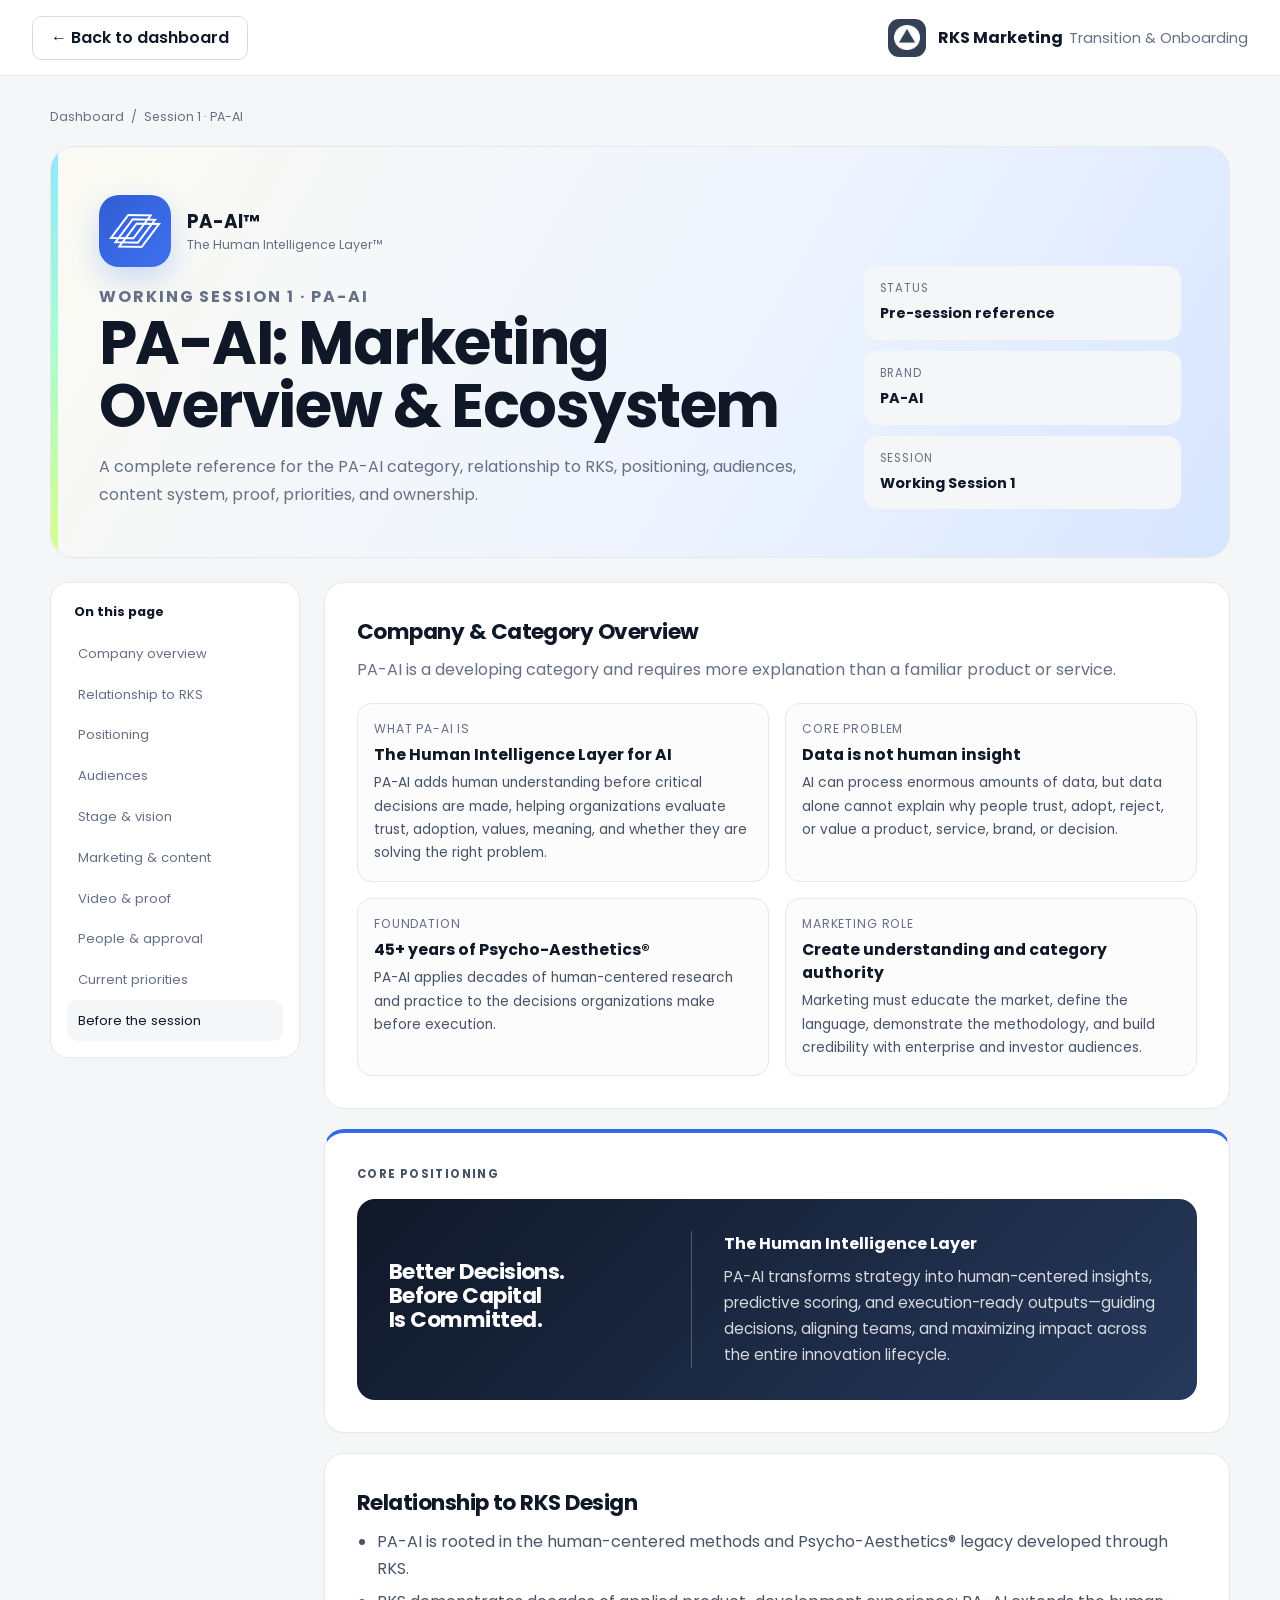
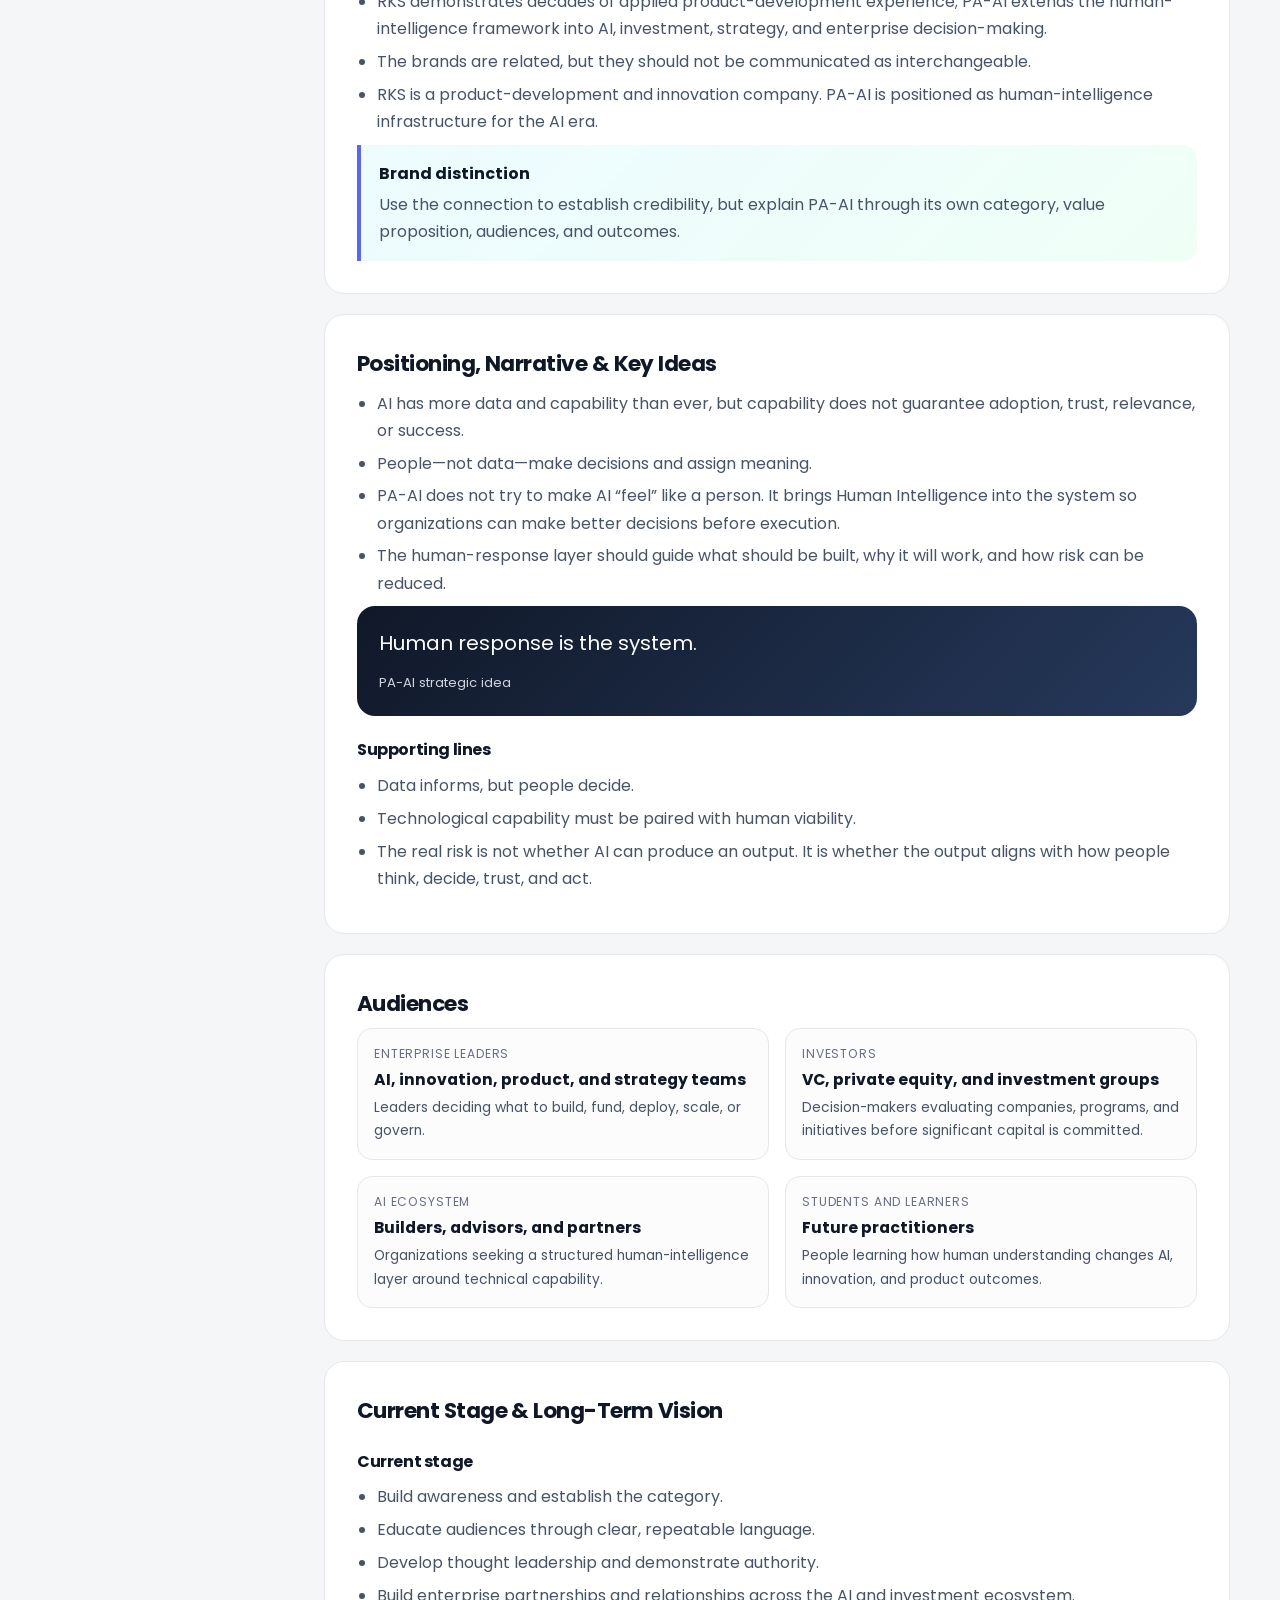
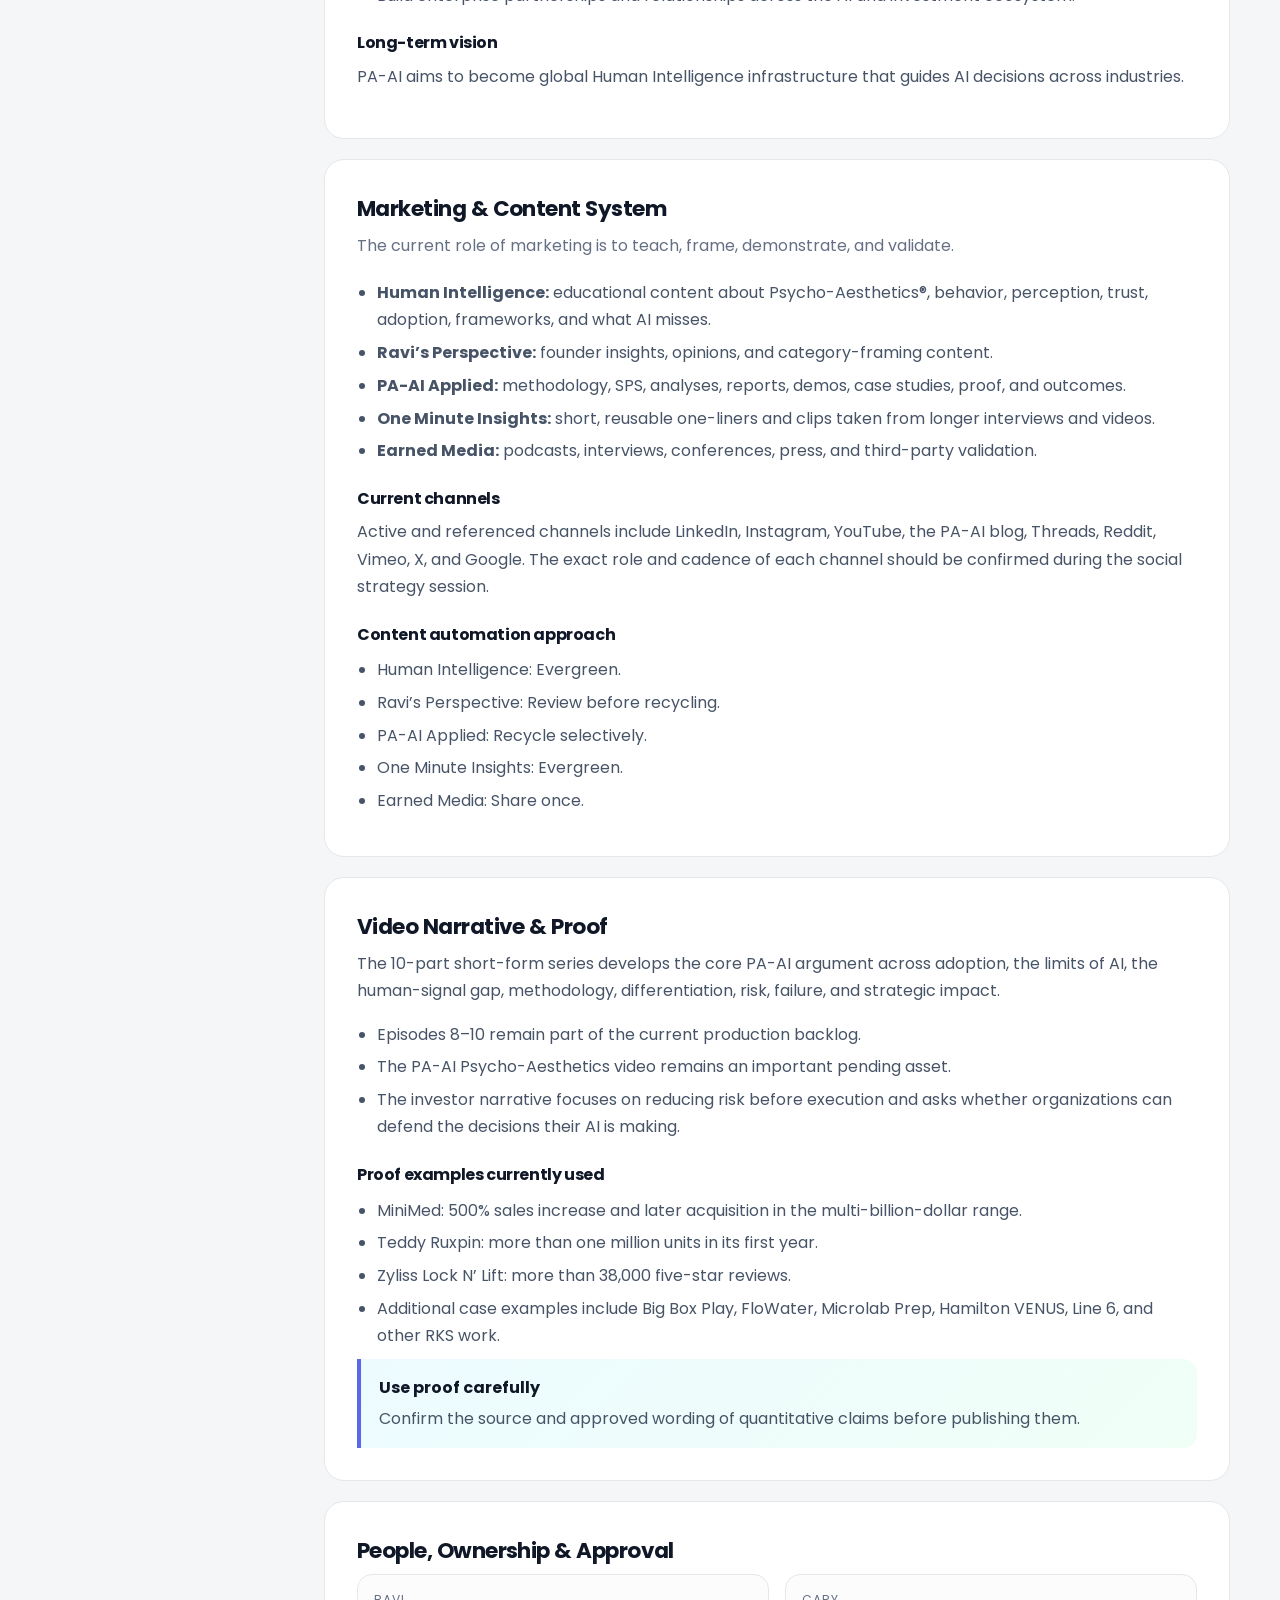
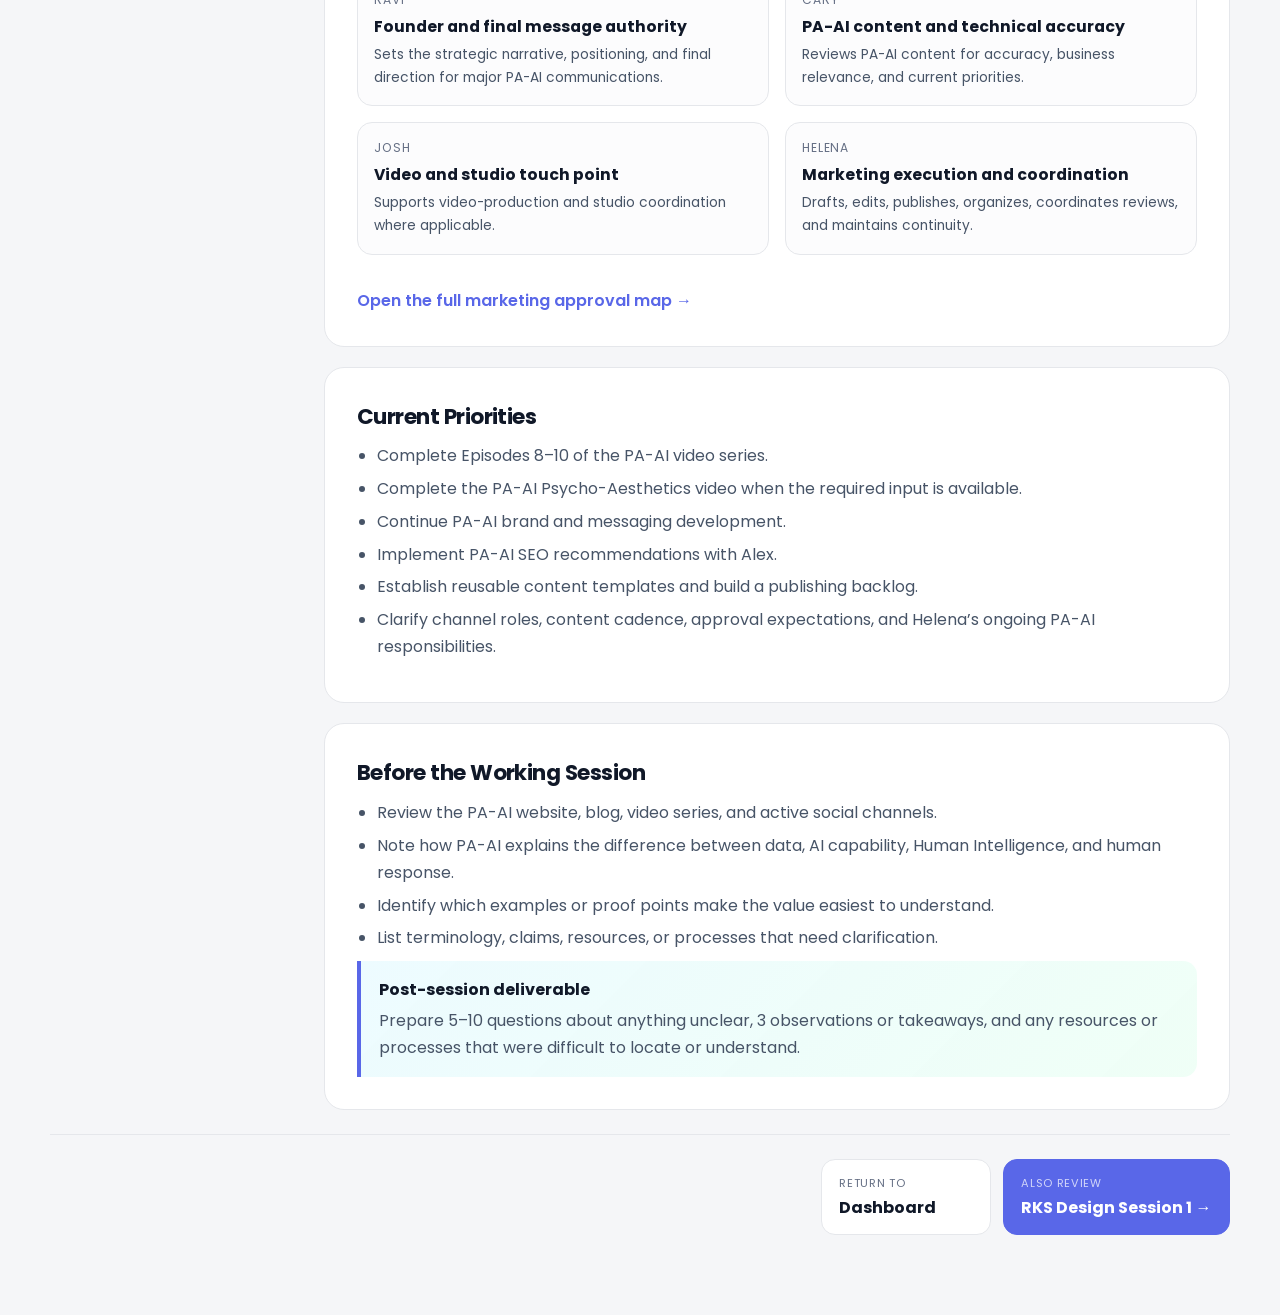
==== commit 163d7540: "Updating core positioning on modules style and content" ====
--- a/modules/session-01-paai.html
+++ b/modules/session-01-paai.html
@@ -42,7 +42,16 @@
 <div class="info-tile"><span>Marketing role</span><strong>Create understanding and category authority</strong><p>Marketing must educate the market, define the language, demonstrate the methodology, and build credibility with enterprise and investor audiences.</p></div>
 </div>
 
-</section><section aria-label="Core PA-AI positioning" class="content-card positioning-card"><p class="module-kicker">Core Positioning</p><div class="quote-card"><blockquote>AI is power. PA-AI is control.</blockquote><cite>Core PA-AI positioning line</cite></div></section>
+</section><section aria-label="Core PA-AI positioning" class="content-card positioning-card positioning-card--paai">
+<p class="module-kicker">Core Positioning</p>
+<div class="positioning-card__panel">
+<h2 class="positioning-card__headline">Better Decisions.<br/>Before Capital<br/>Is Committed.</h2>
+<div class="positioning-card__body">
+<strong>The Human Intelligence Layer</strong>
+<p>PA-AI transforms strategy into human-centered insights, predictive scoring, and execution-ready outputs—guiding decisions, aligning teams, and maximizing impact across the entire innovation lifecycle.</p>
+</div>
+</div>
+</section>
 <section class="content-card" id="relationship">
 <h2>Relationship to RKS Design</h2>
 <ul>
--- a/css/module.css
+++ b/css/module.css
@@ -1,96 +1,1357 @@
-
-.module-shell{min-height:100vh;background:var(--color-bg,#f5f6f8);color:var(--color-text,#101828)}
-.module-topbar{position:sticky;top:0;z-index:30;display:flex;align-items:center;justify-content:space-between;gap:1rem;min-height:76px;padding:.85rem clamp(1rem,3vw,2rem);background:rgba(255,255,255,.96);backdrop-filter:blur(14px);border-bottom:1px solid var(--color-border,#e5e7eb)}
-.module-topbar>.button{flex:0 0 auto}
-.module-topbar__brand{display:flex;align-items:center;gap:.75rem;min-width:0}
-.module-topbar__brand .brand-mark{flex:0 0 38px;width:38px;height:38px;border-radius:11px;background:var(--module-accent,#344054);color:#fff;display:grid;place-items:center;font-weight:700}
-.module-topbar__brand>div:last-child{display:flex;align-items:baseline;gap:.38rem;min-width:0;white-space:nowrap}
-.module-topbar__brand strong{font-size:1rem;line-height:1.2;color:#101828}
-.module-topbar__brand span{font-size:.9rem;line-height:1.2;color:var(--color-text-muted,#667085)}
-.module-container{width:min(1180px,calc(100% - 2rem));margin:0 auto;padding:2rem 0 5rem}
-.module-breadcrumbs{display:flex;gap:.45rem;align-items:center;flex-wrap:wrap;font-size:.78rem;color:var(--color-text-muted,#667085);margin-bottom:1.25rem}.module-breadcrumbs a{color:inherit;text-decoration:none}.module-breadcrumbs a:hover{color:var(--color-text,#101828)}
-.module-hero{position:relative;overflow:hidden;border:1px solid var(--color-border,#e5e7eb);border-radius:24px;background:#fff;padding:clamp(1.5rem,4vw,3rem);margin-bottom:1.5rem}.module-hero:before{content:"";position:absolute;inset:0 auto 0 0;width:7px;background:var(--module-accent,#344054)}
-.module-hero__grid{display:grid;grid-template-columns:minmax(0,1.5fr) minmax(250px,.65fr);gap:2rem;align-items:end}.module-kicker{text-transform:uppercase;letter-spacing:.12em;font-size:.72rem;font-weight:700;color:var(--module-accent,#344054);margin:0 0 .7rem}.module-hero h1{font-size:clamp(2rem,5vw,3.8rem);line-height:1.04;margin:0 0 1rem;max-width:850px}.module-hero p{max-width:760px;color:var(--color-text-muted,#667085);font-size:1rem;line-height:1.75;margin:0}.module-meta{display:grid;gap:.7rem}.module-meta__item{padding:.9rem 1rem;background:var(--color-bg,#f5f6f8);border-radius:14px}.module-meta__item span{display:block;font-size:.72rem;color:var(--color-text-muted,#667085);text-transform:uppercase;letter-spacing:.08em;margin-bottom:.18rem}.module-meta__item strong{font-size:.9rem}
-.module-layout{display:grid;grid-template-columns:250px minmax(0,1fr);gap:1.5rem;align-items:start}.module-toc{position:sticky;top:92px;border:1px solid var(--color-border,#e5e7eb);background:#fff;border-radius:18px;padding:1rem;max-height:calc(100vh - 112px);overflow:auto}.module-toc strong{display:block;margin:.25rem .45rem .75rem;font-size:.8rem}.module-toc a{display:block;padding:.65rem .7rem;border-radius:10px;color:var(--color-text-muted,#667085);text-decoration:none;font-size:.82rem}.module-toc a:hover,.module-toc a.is-active{background:var(--color-bg,#f5f6f8);color:var(--color-text,#101828)}
-.module-content{display:grid;gap:1.25rem;min-width:0}.content-card{background:#fff;border:1px solid var(--color-border,#e5e7eb);border-radius:20px;padding:clamp(1.25rem,3vw,2rem);scroll-margin-top:100px;min-width:0}.content-card h2{font-size:1.35rem;margin:0 0 .45rem}.content-card>.section-intro{color:var(--color-text-muted,#667085);margin:0 0 1.25rem;line-height:1.7}.content-card h3{font-size:1rem;margin:1.35rem 0 .45rem}.content-card p,.content-card li{line-height:1.7;color:#475467}.content-card ul,.content-card ol{padding-left:1.25rem;margin:.6rem 0}.content-card li+li{margin-top:.35rem}.content-card a{color:var(--module-accent,#344054);font-weight:600}
-.info-grid{display:grid;grid-template-columns:repeat(2,minmax(0,1fr));gap:1rem}.info-tile{border:1px solid var(--color-border,#e5e7eb);border-radius:15px;padding:1rem;background:#fcfcfd}.info-tile span{display:block;color:var(--color-text-muted,#667085);font-size:.76rem;text-transform:uppercase;letter-spacing:.07em;margin-bottom:.35rem}.info-tile strong{display:block;font-size:.98rem;margin-bottom:.3rem}.info-tile p{margin:0;font-size:.86rem}
-.brand-process-grid{display:grid;grid-template-columns:repeat(2,minmax(0,1fr));gap:1rem}.brand-process{border:1px solid var(--color-border,#e5e7eb);border-radius:18px;padding:1.2rem;background:#fff}.brand-process--rks{border-top:5px solid #d92d20}.brand-process--paai{border-top:5px solid #5967e8}.brand-process__label{display:inline-flex;border-radius:999px;padding:.28rem .6rem;background:#f2f4f7;color:#344054;font-size:.72rem;font-weight:700;margin-bottom:.7rem}.brand-process h3{margin:0 0 .55rem;font-size:1.05rem}.brand-process p{margin:.35rem 0}.reviewer-list{display:grid;gap:.65rem;margin-top:.85rem}.reviewer-row{display:grid;grid-template-columns:minmax(110px,.35fr) minmax(0,1fr);gap:.8rem;padding:.8rem;border-radius:12px;background:#f8f9fb}.reviewer-row strong{font-size:.88rem}.reviewer-row span{font-size:.82rem;line-height:1.5;color:#667085}
-.callout{border-left:4px solid var(--module-accent,#344054);padding:1rem 1.1rem;background:color-mix(in srgb,var(--module-accent,#344054) 7%,white);border-radius:0 14px 14px 0}.callout strong{display:block;margin-bottom:.3rem}.callout p{margin:0}
-.quote-card{padding:1.35rem;border-radius:18px;background:#101828;color:#fff}.quote-card blockquote{font-size:1.25rem;line-height:1.5;margin:0 0 .7rem}.quote-card cite{font-style:normal;color:#d0d5dd;font-size:.82rem}
-.flow{display:grid;grid-template-columns:repeat(var(--flow-columns,5),minmax(125px,1fr));gap:.75rem;align-items:stretch}.flow--six{--flow-columns:6}.flow-step{position:relative;padding:1rem;border:1px solid var(--color-border,#e5e7eb);border-radius:14px;background:#fff}.flow-step:not(:last-child):after{content:"→";position:absolute;right:-.65rem;top:50%;transform:translateY(-50%);z-index:2;background:#f5f6f8;border:1px solid #e5e7eb;border-radius:50%;width:1.3rem;height:1.3rem;display:grid;place-items:center;color:#667085}.flow-step span{display:block;font-size:.72rem;color:var(--module-accent,#344054);font-weight:700;margin-bottom:.3rem}.flow-step strong{font-size:.9rem}.flow-step p{font-size:.78rem;margin:.4rem 0 0}
-.asset-type-grid{display:grid;grid-template-columns:repeat(2,minmax(0,1fr));gap:.85rem}.asset-type{padding:1rem;border:1px solid #e5e7eb;border-radius:14px;background:#fcfcfd}.asset-type strong{display:block;margin-bottom:.3rem}.asset-type p{margin:0;font-size:.84rem}
-.table-scroll{width:100%;overflow-x:auto;-webkit-overflow-scrolling:touch}.directory-table{width:100%;min-width:760px;border-collapse:collapse;font-size:.84rem}.directory-table th{text-align:left;color:#667085;font-weight:600;padding:.75rem;border-bottom:1px solid #e5e7eb;white-space:nowrap}.directory-table td{padding:.85rem .75rem;border-bottom:1px solid #eef0f3;vertical-align:top;color:#475467}.directory-table td strong{color:#101828}.owner-chip{display:inline-flex;padding:.25rem .55rem;border-radius:999px;background:#f2f4f7;color:#344054;font-size:.72rem;font-weight:600}.access-note{display:block;font-size:.72rem;margin-top:.25rem;color:#98a2b3}
-.filter-row{display:flex;gap:.65rem;flex-wrap:wrap;margin-bottom:1rem}.filter-button{border:1px solid #d0d5dd;background:#fff;border-radius:999px;padding:.5rem .8rem;font:inherit;font-size:.78rem;cursor:pointer}.filter-button.is-active{background:#101828;color:#fff;border-color:#101828}.directory-row.is-hidden{display:none}
-.module-end-actions{display:flex;align-items:stretch;justify-content:flex-end;gap:.75rem;margin-top:1.5rem;padding-top:1.5rem;border-top:1px solid var(--color-border,#e5e7eb)}.module-end-actions a{display:flex;flex-direction:column;gap:.2rem;padding:.9rem 1.1rem;border-radius:14px;text-decoration:none;min-width:170px;transition:transform .15s ease,box-shadow .15s ease}.module-end-actions a:hover{transform:translateY(-1px);box-shadow:0 8px 22px rgba(16,24,40,.08)}.module-end-actions span{font-size:.7rem;text-transform:uppercase;letter-spacing:.06em}.module-end-actions__secondary{border:1px solid var(--color-border,#e5e7eb);background:#fff;color:#101828}.module-end-actions__secondary span{color:#667085}.module-end-actions__primary{border:1px solid var(--module-accent,#344054);background:var(--module-accent,#344054);color:#fff}.module-end-actions__primary span{color:rgba(255,255,255,.72)}
-.brand-rks{--module-accent:#d92d20}.brand-paai{--module-accent:#5967e8}.brand-neutral{--module-accent:#344054}
-@media(max-width:1050px){.flow,.flow--six{grid-template-columns:repeat(3,minmax(0,1fr))}.flow-step:nth-child(3):after{display:none}}
-@media(max-width:850px){.module-hero__grid,.module-layout{grid-template-columns:1fr}.module-toc{position:static;max-height:none}.flow,.flow--six{grid-template-columns:1fr}.flow-step:nth-child(3):after{display:grid}.flow-step:not(:last-child):after{content:"↓";right:50%;top:auto;bottom:-.7rem;transform:translateX(50%)}.info-grid,.brand-process-grid,.asset-type-grid{grid-template-columns:1fr}.module-end-actions{flex-direction:column}.module-end-actions a{min-width:0}.module-end-actions__primary{order:-1}.module-topbar{padding:.75rem 1rem}.module-topbar__brand>div:last-child{flex-direction:column;align-items:flex-start;gap:.05rem;white-space:normal}.module-topbar__brand span{font-size:.74rem}.module-topbar__brand strong{font-size:.88rem}.reviewer-row{grid-template-columns:1fr;gap:.2rem}}
-@media(max-width:580px){.module-container{width:min(100% - 1rem,1180px);padding-top:1rem}.module-topbar{min-height:66px}.module-topbar>.button{padding:.55rem .7rem;font-size:.76rem}.module-topbar__brand .brand-mark{width:34px;height:34px;flex-basis:34px}.module-topbar__brand span{display:none}.module-hero{border-radius:18px}.module-hero h1{font-size:clamp(1.85rem,10vw,2.6rem)}.content-card{border-radius:16px}.filter-row{gap:.45rem}.filter-button{padding:.45rem .65rem}.directory-table{min-width:680px}}
-
-.module-topbar__brand .brand-mark{background:#344054}.module-topbar__brand .brand-mark img{width:68%;height:68%;object-fit:contain}.approval-flow{display:grid;grid-template-columns:repeat(6,minmax(0,1fr));gap:18px;align-items:stretch}.approval-step{position:relative;min-width:0;padding:18px 16px;border:1px solid #e5e7eb;border-radius:16px;background:#fcfcfd}.approval-step:not(:last-child)::after{content:"→";position:absolute;z-index:3;right:-29px;top:50%;transform:translateY(-50%);width:38px;height:38px;border:1px solid #d0d5dd;border-radius:50%;display:grid;place-items:center;background:#f8f9fb;color:#667085;font-size:1.1rem}.approval-step span{display:block;margin-bottom:8px;color:var(--module-accent,#344054);font-size:.72rem;font-weight:700}.approval-step strong{display:block;font-size:.9rem;line-height:1.4}.approval-step p{margin:.6rem 0 0;font-size:.76rem;line-height:1.6}.approval-request-callout{margin-top:1.25rem}.brand-process__lead{margin-bottom:1rem}.review-table,.guidance-table,.responsibility-table{width:100%;border-collapse:separate;border-spacing:0;font-size:.82rem}.review-table th,.review-table td,.guidance-table th,.guidance-table td,.responsibility-table th,.responsibility-table td{padding:14px 16px;border-bottom:1px solid #eaecf0;text-align:left;vertical-align:middle;color:#475467}.review-table thead th,.guidance-table thead th,.responsibility-table thead th{background:#f8f9fb;color:#667085;font-size:.72rem;text-transform:uppercase;letter-spacing:.05em}.review-table tbody th,.guidance-table tbody th,.responsibility-table tbody th{color:#101828;font-weight:700}.review-table tbody tr:last-child th,.review-table tbody tr:last-child td,.guidance-table tbody tr:last-child th,.guidance-table tbody tr:last-child td,.responsibility-table tbody tr:last-child th,.responsibility-table tbody tr:last-child td{border-bottom:0}.review-table th:first-child{width:28%}.guidance-table{min-width:820px}.guidance-table th:first-child{width:23%}.guidance-table th:nth-child(2){width:27%}.responsibility-table{min-width:760px}.responsibility-table th:first-child{width:14%}.responsibility-table th:nth-child(2){width:30%}.brand-process .table-scroll{border:1px solid #eaecf0;border-radius:14px;overflow:auto}.content-card>.button,.content-card>.resource-link{margin-top:1.5rem}@media(max-width:1100px){.approval-flow{grid-template-columns:repeat(3,minmax(0,1fr))}.approval-step:nth-child(3)::after{content:"↓";right:50%;top:auto;bottom:-29px;transform:translateX(50%)}.approval-step:nth-child(4)::after{content:"←";right:auto;left:-29px}.approval-step:nth-child(5)::after{content:"←";right:auto;left:-29px}.approval-step:nth-child(6){grid-column:1}.approval-step:nth-child(4){grid-column:3;grid-row:2}.approval-step:nth-child(5){grid-column:2;grid-row:2}.approval-step:nth-child(6){grid-row:2}.approval-step:nth-child(6)::after{display:none}}@media(max-width:700px){.approval-flow{grid-template-columns:1fr}.approval-step:nth-child(n){grid-column:auto;grid-row:auto}.approval-step:not(:last-child)::after,.approval-step:nth-child(3)::after,.approval-step:nth-child(4)::after,.approval-step:nth-child(5)::after{content:"↓";right:50%;left:auto;top:auto;bottom:-29px;transform:translateX(50%)}.review-table{min-width:540px}.module-topbar__brand .brand-mark{flex-basis:38px;width:38px;height:38px}}
+.module-shell {
+  min-height: 100vh;
+  background: var(--color-bg, #f5f6f8);
+  color: var(--color-text, #101828);
+}
+.module-topbar {
+  position: sticky;
+  top: 0;
+  z-index: 30;
+  display: flex;
+  align-items: center;
+  justify-content: space-between;
+  gap: 1rem;
+  min-height: 76px;
+  padding: 0.85rem clamp(1rem, 3vw, 2rem);
+  background: rgba(255, 255, 255, 0.96);
+  backdrop-filter: blur(14px);
+  border-bottom: 1px solid var(--color-border, #e5e7eb);
+}
+.module-topbar > .button {
+  flex: 0 0 auto;
+}
+.module-topbar__brand {
+  display: flex;
+  align-items: center;
+  gap: 0.75rem;
+  min-width: 0;
+}
+.module-topbar__brand .brand-mark {
+  flex: 0 0 38px;
+  width: 38px;
+  height: 38px;
+  border-radius: 11px;
+  background: var(--module-accent, #344054);
+  color: #fff;
+  display: grid;
+  place-items: center;
+  font-weight: 700;
+}
+.module-topbar__brand > div:last-child {
+  display: flex;
+  align-items: baseline;
+  gap: 0.38rem;
+  min-width: 0;
+  white-space: nowrap;
+}
+.module-topbar__brand strong {
+  font-size: 1rem;
+  line-height: 1.2;
+  color: #101828;
+}
+.module-topbar__brand span {
+  font-size: 0.9rem;
+  line-height: 1.2;
+  color: var(--color-text-muted, #667085);
+}
+.module-container {
+  width: min(1180px, calc(100% - 2rem));
+  margin: 0 auto;
+  padding: 2rem 0 5rem;
+}
+.module-breadcrumbs {
+  display: flex;
+  gap: 0.45rem;
+  align-items: center;
+  flex-wrap: wrap;
+  font-size: 0.78rem;
+  color: var(--color-text-muted, #667085);
+  margin-bottom: 1.25rem;
+}
+.module-breadcrumbs a {
+  color: inherit;
+  text-decoration: none;
+}
+.module-breadcrumbs a:hover {
+  color: var(--color-text, #101828);
+}
+.module-hero {
+  position: relative;
+  overflow: hidden;
+  border: 1px solid var(--color-border, #e5e7eb);
+  border-radius: 24px;
+  background: #fff;
+  padding: clamp(1.5rem, 4vw, 3rem);
+  margin-bottom: 1.5rem;
+}
+.module-hero:before {
+  content: "";
+  position: absolute;
+  inset: 0 auto 0 0;
+  width: 7px;
+  background: var(--module-accent, #344054);
+}
+.module-hero__grid {
+  display: grid;
+  grid-template-columns: minmax(0, 1.5fr) minmax(250px, 0.65fr);
+  gap: 2rem;
+  align-items: end;
+}
+.module-kicker {
+  text-transform: uppercase;
+  letter-spacing: 0.12em;
+  font-size: 0.72rem;
+  font-weight: 700;
+  color: var(--module-accent, #344054);
+  margin: 0 0 0.7rem;
+}
+.module-hero h1 {
+  font-size: clamp(2rem, 5vw, 3.8rem);
+  line-height: 1.04;
+  margin: 0 0 1rem;
+  max-width: 850px;
+}
+.module-hero p {
+  max-width: 760px;
+  color: var(--color-text-muted, #667085);
+  font-size: 1rem;
+  line-height: 1.75;
+  margin: 0;
+}
+.module-meta {
+  display: grid;
+  gap: 0.7rem;
+}
+.module-meta__item {
+  padding: 0.9rem 1rem;
+  background: var(--color-bg, #f5f6f8);
+  border-radius: 14px;
+}
+.module-meta__item span {
+  display: block;
+  font-size: 0.72rem;
+  color: var(--color-text-muted, #667085);
+  text-transform: uppercase;
+  letter-spacing: 0.08em;
+  margin-bottom: 0.18rem;
+}
+.module-meta__item strong {
+  font-size: 0.9rem;
+}
+.module-layout {
+  display: grid;
+  grid-template-columns: 250px minmax(0, 1fr);
+  gap: 1.5rem;
+  align-items: start;
+}
+.module-toc {
+  position: sticky;
+  top: 92px;
+  border: 1px solid var(--color-border, #e5e7eb);
+  background: #fff;
+  border-radius: 18px;
+  padding: 1rem;
+  max-height: calc(100vh - 112px);
+  overflow: auto;
+}
+.module-toc strong {
+  display: block;
+  margin: 0.25rem 0.45rem 0.75rem;
+  font-size: 0.8rem;
+}
+.module-toc a {
+  display: block;
+  padding: 0.65rem 0.7rem;
+  border-radius: 10px;
+  color: var(--color-text-muted, #667085);
+  text-decoration: none;
+  font-size: 0.82rem;
+}
+.module-toc a:hover,
+.module-toc a.is-active {
+  background: var(--color-bg, #f5f6f8);
+  color: var(--color-text, #101828);
+}
+.module-content {
+  display: grid;
+  gap: 1.25rem;
+  min-width: 0;
+}
+.content-card {
+  background: #fff;
+  border: 1px solid var(--color-border, #e5e7eb);
+  border-radius: 20px;
+  padding: clamp(1.25rem, 3vw, 2rem);
+  scroll-margin-top: 100px;
+  min-width: 0;
+}
+.content-card h2 {
+  font-size: 1.35rem;
+  margin: 0 0 0.45rem;
+}
+.content-card > .section-intro {
+  color: var(--color-text-muted, #667085);
+  margin: 0 0 1.25rem;
+  line-height: 1.7;
+}
+.content-card h3 {
+  font-size: 1rem;
+  margin: 1.35rem 0 0.45rem;
+}
+.content-card p,
+.content-card li {
+  line-height: 1.7;
+  color: #475467;
+}
+.content-card ul,
+.content-card ol {
+  padding-left: 1.25rem;
+  margin: 0.6rem 0;
+}
+.content-card li + li {
+  margin-top: 0.35rem;
+}
+.content-card a {
+  color: var(--module-accent, #344054);
+  font-weight: 600;
+}
+.info-grid {
+  display: grid;
+  grid-template-columns: repeat(2, minmax(0, 1fr));
+  gap: 1rem;
+}
+.info-tile {
+  border: 1px solid var(--color-border, #e5e7eb);
+  border-radius: 15px;
+  padding: 1rem;
+  background: #fcfcfd;
+}
+.info-tile span {
+  display: block;
+  color: var(--color-text-muted, #667085);
+  font-size: 0.76rem;
+  text-transform: uppercase;
+  letter-spacing: 0.07em;
+  margin-bottom: 0.35rem;
+}
+.info-tile strong {
+  display: block;
+  font-size: 0.98rem;
+  margin-bottom: 0.3rem;
+}
+.info-tile p {
+  margin: 0;
+  font-size: 0.86rem;
+}
+.brand-process-grid {
+  display: grid;
+  grid-template-columns: repeat(2, minmax(0, 1fr));
+  gap: 1rem;
+}
+.brand-process {
+  border: 1px solid var(--color-border, #e5e7eb);
+  border-radius: 18px;
+  padding: 1.2rem;
+  background: #fff;
+}
+.brand-process--rks {
+  border-top: 5px solid #d92d20;
+}
+.brand-process--paai {
+  border-top: 5px solid #5967e8;
+}
+.brand-process__label {
+  display: inline-flex;
+  border-radius: 999px;
+  padding: 0.28rem 0.6rem;
+  background: #f2f4f7;
+  color: #344054;
+  font-size: 0.72rem;
+  font-weight: 700;
+  margin-bottom: 0.7rem;
+}
+.brand-process h3 {
+  margin: 0 0 0.55rem;
+  font-size: 1.05rem;
+}
+.brand-process p {
+  margin: 0.35rem 0;
+}
+.reviewer-list {
+  display: grid;
+  gap: 0.65rem;
+  margin-top: 0.85rem;
+}
+.reviewer-row {
+  display: grid;
+  grid-template-columns: minmax(110px, 0.35fr) minmax(0, 1fr);
+  gap: 0.8rem;
+  padding: 0.8rem;
+  border-radius: 12px;
+  background: #f8f9fb;
+}
+.reviewer-row strong {
+  font-size: 0.88rem;
+}
+.reviewer-row span {
+  font-size: 0.82rem;
+  line-height: 1.5;
+  color: #667085;
+}
+.callout {
+  border-left: 4px solid var(--module-accent, #344054);
+  padding: 1rem 1.1rem;
+  background: color-mix(in srgb, var(--module-accent, #344054) 7%, white);
+  border-radius: 0 14px 14px 0;
+}
+.callout strong {
+  display: block;
+  margin-bottom: 0.3rem;
+}
+.callout p {
+  margin: 0;
+}
+.quote-card {
+  padding: 1.35rem;
+  border-radius: 18px;
+  background: #101828;
+  color: #fff;
+}
+.quote-card blockquote {
+  font-size: 1.25rem;
+  line-height: 1.5;
+  margin: 0 0 0.7rem;
+}
+.quote-card cite {
+  font-style: normal;
+  color: #d0d5dd;
+  font-size: 0.82rem;
+}
+.flow {
+  display: grid;
+  grid-template-columns: repeat(var(--flow-columns, 5), minmax(125px, 1fr));
+  gap: 0.75rem;
+  align-items: stretch;
+}
+.flow--six {
+  --flow-columns: 6;
+}
+.flow-step {
+  position: relative;
+  padding: 1rem;
+  border: 1px solid var(--color-border, #e5e7eb);
+  border-radius: 14px;
+  background: #fff;
+}
+.flow-step:not(:last-child)::after {
+  content: "→";
+  position: absolute;
+  right: -0.65rem;
+  top: 50%;
+  transform: translateY(-50%);
+  z-index: 2;
+  background: #f5f6f8;
+  border: 1px solid #e5e7eb;
+  border-radius: 50%;
+  width: 1.3rem;
+  height: 1.3rem;
+  display: flex;
+  align-items: center;
+  justify-content: center;
+  padding: 0;
+  line-height: 1;
+  font-family: Arial, sans-serif;
+  font-size: 0.78rem;
+  font-weight: 700;
+  color: #667085;
+}
+.flow-step span {
+  display: block;
+  font-size: 0.72rem;
+  color: var(--module-accent, #344054);
+  font-weight: 700;
+  margin-bottom: 0.3rem;
+}
+.flow-step strong {
+  font-size: 0.9rem;
+}
+.flow-step p {
+  font-size: 0.78rem;
+  margin: 0.4rem 0 0;
+}
+.asset-type-grid {
+  display: grid;
+  grid-template-columns: repeat(2, minmax(0, 1fr));
+  gap: 0.85rem;
+}
+.asset-type {
+  padding: 1rem;
+  border: 1px solid #e5e7eb;
+  border-radius: 14px;
+  background: #fcfcfd;
+}
+.asset-type strong {
+  display: block;
+  margin-bottom: 0.3rem;
+}
+.asset-type p {
+  margin: 0;
+  font-size: 0.84rem;
+}
+.table-scroll {
+  width: 100%;
+  overflow-x: auto;
+  -webkit-overflow-scrolling: touch;
+}
+.directory-table {
+  width: 100%;
+  min-width: 760px;
+  border-collapse: collapse;
+  font-size: 0.84rem;
+}
+.directory-table th {
+  text-align: left;
+  color: #667085;
+  font-weight: 600;
+  padding: 0.75rem;
+  border-bottom: 1px solid #e5e7eb;
+  white-space: nowrap;
+}
+.directory-table td {
+  padding: 0.85rem 0.75rem;
+  border-bottom: 1px solid #eef0f3;
+  vertical-align: top;
+  color: #475467;
+}
+.directory-table td strong {
+  color: #101828;
+}
+.owner-chip {
+  display: inline-flex;
+  padding: 0.25rem 0.55rem;
+  border-radius: 999px;
+  background: #f2f4f7;
+  color: #344054;
+  font-size: 0.72rem;
+  font-weight: 600;
+}
+.access-note {
+  display: block;
+  font-size: 0.72rem;
+  margin-top: 0.25rem;
+  color: #98a2b3;
+}
+.filter-row {
+  display: flex;
+  gap: 0.65rem;
+  flex-wrap: wrap;
+  margin-bottom: 1rem;
+}
+.filter-button {
+  border: 1px solid #d0d5dd;
+  background: #fff;
+  border-radius: 999px;
+  padding: 0.5rem 0.8rem;
+  font: inherit;
+  font-size: 0.78rem;
+  cursor: pointer;
+}
+.filter-button.is-active {
+  background: #101828;
+  color: #fff;
+  border-color: #101828;
+}
+.directory-row.is-hidden {
+  display: none;
+}
+.module-end-actions {
+  display: flex;
+  align-items: stretch;
+  justify-content: flex-end;
+  gap: 0.75rem;
+  margin-top: 1.5rem;
+  padding-top: 1.5rem;
+  border-top: 1px solid var(--color-border, #e5e7eb);
+}
+.module-end-actions a {
+  display: flex;
+  flex-direction: column;
+  gap: 0.2rem;
+  padding: 0.9rem 1.1rem;
+  border-radius: 14px;
+  text-decoration: none;
+  min-width: 170px;
+  transition:
+    transform 0.15s ease,
+    box-shadow 0.15s ease;
+}
+.module-end-actions a:hover {
+  transform: translateY(-1px);
+  box-shadow: 0 8px 22px rgba(16, 24, 40, 0.08);
+}
+.module-end-actions span {
+  font-size: 0.7rem;
+  text-transform: uppercase;
+  letter-spacing: 0.06em;
+}
+.module-end-actions__secondary {
+  border: 1px solid var(--color-border, #e5e7eb);
+  background: #fff;
+  color: #101828;
+}
+.module-end-actions__secondary span {
+  color: #667085;
+}
+.module-end-actions__primary {
+  border: 1px solid var(--module-accent, #344054);
+  background: var(--module-accent, #344054);
+  color: #fff;
+}
+.module-end-actions__primary span {
+  color: rgba(255, 255, 255, 0.72);
+}
+.brand-rks {
+  --module-accent: #d92d20;
+}
+.brand-paai {
+  --module-accent: #5967e8;
+}
+.brand-neutral {
+  --module-accent: #344054;
+}
+@media (max-width: 1050px) {
+  .flow,
+  .flow--six {
+    grid-template-columns: repeat(3, minmax(0, 1fr));
+  }
+  .flow-step:nth-child(3)::after {
+    display: none;
+  }
+}
+@media (max-width: 850px) {
+  .module-hero__grid,
+  .module-layout {
+    grid-template-columns: 1fr;
+  }
+  .module-toc {
+    position: static;
+    max-height: none;
+  }
+  .flow,
+  .flow--six {
+    grid-template-columns: 1fr;
+  }
+  .flow-step:nth-child(3)::after {
+    display: flex;
+  }
+  .flow-step:not(:last-child)::after {
+    content: "↓";
+    right: 50%;
+    top: auto;
+    bottom: -0.7rem;
+    transform: translateX(50%);
+  }
+  .info-grid,
+  .brand-process-grid,
+  .asset-type-grid {
+    grid-template-columns: 1fr;
+  }
+  .module-end-actions {
+    flex-direction: column;
+  }
+  .module-end-actions a {
+    min-width: 0;
+  }
+  .module-end-actions__primary {
+    order: -1;
+  }
+  .module-topbar {
+    padding: 0.75rem 1rem;
+  }
+  .module-topbar__brand > div:last-child {
+    flex-direction: column;
+    align-items: flex-start;
+    gap: 0.05rem;
+    white-space: normal;
+  }
+  .module-topbar__brand span {
+    font-size: 0.74rem;
+  }
+  .module-topbar__brand strong {
+    font-size: 0.88rem;
+  }
+  .reviewer-row {
+    grid-template-columns: 1fr;
+    gap: 0.2rem;
+  }
+}
+@media (max-width: 580px) {
+  .module-container {
+    width: min(100% - 1rem, 1180px);
+    padding-top: 1rem;
+  }
+  .module-topbar {
+    min-height: 66px;
+  }
+  .module-topbar > .button {
+    padding: 0.55rem 0.7rem;
+    font-size: 0.76rem;
+  }
+  .module-topbar__brand .brand-mark {
+    width: 34px;
+    height: 34px;
+    flex-basis: 34px;
+  }
+  .module-topbar__brand span {
+    display: none;
+  }
+  .module-hero {
+    border-radius: 18px;
+  }
+  .module-hero h1 {
+    font-size: clamp(1.85rem, 10vw, 2.6rem);
+  }
+  .content-card {
+    border-radius: 16px;
+  }
+  .filter-row {
+    gap: 0.45rem;
+  }
+  .filter-button {
+    padding: 0.45rem 0.65rem;
+  }
+  .directory-table {
+    min-width: 680px;
+  }
+}
+
+.module-topbar__brand .brand-mark {
+  background: #344054;
+}
+.module-topbar__brand .brand-mark img {
+  width: 68%;
+  height: 68%;
+  object-fit: contain;
+}
+.approval-flow {
+  display: grid;
+  grid-template-columns: repeat(6, minmax(0, 1fr));
+  gap: 18px;
+  align-items: stretch;
+}
+.approval-step {
+  position: relative;
+  min-width: 0;
+  padding: 18px 16px;
+  border: 1px solid #e5e7eb;
+  border-radius: 16px;
+  background: #fcfcfd;
+}
+.approval-step:not(:last-child)::after {
+  content: "→";
+  position: absolute;
+  z-index: 3;
+  right: -29px;
+  top: 50%;
+  transform: translateY(-50%);
+  width: 38px;
+  height: 38px;
+  border: 1px solid #d0d5dd;
+  border-radius: 50%;
+  display: grid;
+  place-items: center;
+  background: #f8f9fb;
+  color: #667085;
+  font-size: 1.1rem;
+}
+.approval-step span {
+  display: block;
+  margin-bottom: 8px;
+  color: var(--module-accent, #344054);
+  font-size: 0.72rem;
+  font-weight: 700;
+}
+.approval-step strong {
+  display: block;
+  font-size: 0.9rem;
+  line-height: 1.4;
+}
+.approval-step p {
+  margin: 0.6rem 0 0;
+  font-size: 0.76rem;
+  line-height: 1.6;
+}
+.approval-request-callout {
+  margin-top: 1.25rem;
+}
+.brand-process__lead {
+  margin-bottom: 1rem;
+}
+.review-table,
+.guidance-table,
+.responsibility-table {
+  width: 100%;
+  border-collapse: separate;
+  border-spacing: 0;
+  font-size: 0.82rem;
+}
+.review-table th,
+.review-table td,
+.guidance-table th,
+.guidance-table td,
+.responsibility-table th,
+.responsibility-table td {
+  padding: 14px 16px;
+  border-bottom: 1px solid #eaecf0;
+  text-align: left;
+  vertical-align: middle;
+  color: #475467;
+}
+.review-table thead th,
+.guidance-table thead th,
+.responsibility-table thead th {
+  background: #f8f9fb;
+  color: #667085;
+  font-size: 0.72rem;
+  text-transform: uppercase;
+  letter-spacing: 0.05em;
+}
+.review-table tbody th,
+.guidance-table tbody th,
+.responsibility-table tbody th {
+  color: #101828;
+  font-weight: 700;
+}
+.review-table tbody tr:last-child th,
+.review-table tbody tr:last-child td,
+.guidance-table tbody tr:last-child th,
+.guidance-table tbody tr:last-child td,
+.responsibility-table tbody tr:last-child th,
+.responsibility-table tbody tr:last-child td {
+  border-bottom: 0;
+}
+.review-table th:first-child {
+  width: 28%;
+}
+.guidance-table {
+  min-width: 820px;
+}
+.guidance-table th:first-child {
+  width: 23%;
+}
+.guidance-table th:nth-child(2) {
+  width: 27%;
+}
+.responsibility-table {
+  min-width: 760px;
+}
+.responsibility-table th:first-child {
+  width: 14%;
+}
+.responsibility-table th:nth-child(2) {
+  width: 30%;
+}
+.brand-process .table-scroll {
+  border: 1px solid #eaecf0;
+  border-radius: 14px;
+  overflow: auto;
+}
+.content-card > .button,
+.content-card > .resource-link {
+  margin-top: 1.5rem;
+}
+@media (max-width: 1100px) {
+  .approval-flow {
+    grid-template-columns: repeat(3, minmax(0, 1fr));
+  }
+  .approval-step:nth-child(3)::after {
+    content: "↓";
+    right: 50%;
+    top: auto;
+    bottom: -29px;
+    transform: translateX(50%);
+  }
+  .approval-step:nth-child(4)::after {
+    content: "←";
+    right: auto;
+    left: -29px;
+  }
+  .approval-step:nth-child(5)::after {
+    content: "←";
+    right: auto;
+    left: -29px;
+  }
+  .approval-step:nth-child(6) {
+    grid-column: 1;
+  }
+  .approval-step:nth-child(4) {
+    grid-column: 3;
+    grid-row: 2;
+  }
+  .approval-step:nth-child(5) {
+    grid-column: 2;
+    grid-row: 2;
+  }
+  .approval-step:nth-child(6) {
+    grid-row: 2;
+  }
+  .approval-step:nth-child(6)::after {
+    display: none;
+  }
+}
+@media (max-width: 700px) {
+  .approval-flow {
+    grid-template-columns: 1fr;
+  }
+  .approval-step:nth-child(n) {
+    grid-column: auto;
+    grid-row: auto;
+  }
+  .approval-step:not(:last-child)::after,
+  .approval-step:nth-child(3)::after,
+  .approval-step:nth-child(4)::after,
+  .approval-step:nth-child(5)::after {
+    content: "↓";
+    right: 50%;
+    left: auto;
+    top: auto;
+    bottom: -29px;
+    transform: translateX(50%);
+  }
+  .review-table {
+    min-width: 540px;
+  }
+  .module-topbar__brand .brand-mark {
+    flex-basis: 38px;
+    width: 38px;
+    height: 38px;
+  }
+}
 
 /* Brand-specific visual storytelling */
-.brand-identity-lockup{display:flex;align-items:center;gap:1rem;margin-bottom:1rem}.brand-identity-lockup img{display:block;max-width:190px;max-height:72px;object-fit:contain}.brand-identity-lockup--paai img{width:min(190px,42vw)}.brand-identity-lockup--rks{gap:.8rem}.brand-identity-lockup--rks .brand-symbol{width:58px;height:58px;border-radius:16px;background:#d92d20;display:grid;place-items:center}.brand-identity-lockup--rks .brand-symbol img{width:68%;height:68%;object-fit:contain}.brand-identity-lockup__copy strong{display:block;font-size:1rem}.brand-identity-lockup__copy span{display:block;color:#667085;font-size:.82rem;margin-top:.1rem}
-.brand-showcase{display:grid;grid-template-columns:1.3fr .7fr;gap:1rem;margin:0 0 1.5rem}.brand-showcase__primary,.brand-showcase__secondary{overflow:hidden;border:1px solid #e5e7eb;border-radius:20px;background:#fff;min-height:240px}.brand-showcase img{width:100%;height:100%;display:block;object-fit:cover}.brand-showcase__secondary{display:grid;grid-template-rows:1fr 1fr;gap:0}.brand-showcase__secondary figure{margin:0;min-height:0;overflow:hidden}.brand-showcase__secondary figure+figure{border-top:1px solid #e5e7eb}
-.visual-principles{display:grid;grid-template-columns:repeat(3,minmax(0,1fr));gap:1rem}.visual-principle{overflow:hidden;border:1px solid #e5e7eb;border-radius:16px;background:#fff}.visual-principle img{width:100%;aspect-ratio:4/3;object-fit:cover;display:block}.visual-principle__body{padding:1rem}.visual-principle__body strong{display:block;margin-bottom:.35rem}.visual-principle__body p{margin:0;font-size:.84rem}
-.brand-banner{position:relative;overflow:hidden;border-radius:20px;border:1px solid #e5e7eb;background:#fff;margin-bottom:1.25rem}.brand-banner img{display:block;width:100%;height:auto}.brand-banner__overlay{position:absolute;inset:auto 0 0 0;padding:1.25rem 1.4rem;background:linear-gradient(transparent,rgba(0,0,0,.7));color:#fff}.brand-banner__overlay strong{display:block;font-size:1.1rem}.brand-banner__overlay span{display:block;font-size:.82rem;opacity:.82;margin-top:.2rem}
-.brand-paai .module-hero{background:linear-gradient(120deg,#fbfaf3 0%,#eef4ff 58%,#d7e5ff 100%)}.brand-paai .module-hero:before{background:linear-gradient(180deg,#8fe8ff,#a9ffcf,#d7ff85)}.brand-paai .quote-card{background:linear-gradient(135deg,#101828,#26395c)}.brand-paai .callout{background:linear-gradient(135deg,rgba(143,232,255,.16),rgba(169,255,207,.18))}.brand-rks .module-hero{background:linear-gradient(120deg,#fff 0%,#fff6f4 100%)}
-.brand-module-highlight{display:grid;grid-template-columns:minmax(0,1fr) minmax(260px,.8fr);gap:1.25rem;align-items:center}.brand-module-highlight__image{overflow:hidden;border-radius:18px;background:#111}.brand-module-highlight__image img{width:100%;display:block;aspect-ratio:4/3;object-fit:cover}.brand-checklist{margin:0;padding:0;list-style:none;display:grid;gap:.65rem}.brand-checklist li{position:relative;padding-left:1.65rem}.brand-checklist li:before{content:"✓";position:absolute;left:0;top:.05rem;color:var(--module-accent);font-weight:700}
-@media(max-width:850px){.brand-showcase,.brand-module-highlight{grid-template-columns:1fr}.visual-principles{grid-template-columns:1fr}.brand-showcase__secondary{grid-template-columns:1fr 1fr;grid-template-rows:none}.brand-showcase__secondary figure+figure{border-top:0;border-left:1px solid #e5e7eb}}
-@media(max-width:580px){.brand-identity-lockup{align-items:flex-start}.brand-identity-lockup--paai img{width:145px}.brand-showcase__primary,.brand-showcase__secondary{min-height:180px}.brand-showcase__secondary{grid-template-columns:1fr}.brand-showcase__secondary figure+figure{border-left:0;border-top:1px solid #e5e7eb}}
+.brand-identity-lockup {
+  display: flex;
+  align-items: center;
+  gap: 1rem;
+  margin-bottom: 1rem;
+}
+.brand-identity-lockup img {
+  display: block;
+  max-width: 190px;
+  max-height: 72px;
+  object-fit: contain;
+}
+.brand-identity-lockup--paai img {
+  width: min(190px, 42vw);
+}
+.brand-identity-lockup--rks {
+  gap: 0.8rem;
+}
+.brand-identity-lockup--rks .brand-symbol {
+  width: 58px;
+  height: 58px;
+  border-radius: 16px;
+  background: #d92d20;
+  display: grid;
+  place-items: center;
+}
+.brand-identity-lockup--rks .brand-symbol img {
+  width: 68%;
+  height: 68%;
+  object-fit: contain;
+}
+.brand-identity-lockup__copy strong {
+  display: block;
+  font-size: 1rem;
+}
+.brand-identity-lockup__copy span {
+  display: block;
+  color: #667085;
+  font-size: 0.82rem;
+  margin-top: 0.1rem;
+}
+.brand-showcase {
+  display: grid;
+  grid-template-columns: 1.3fr 0.7fr;
+  gap: 1rem;
+  margin: 0 0 1.5rem;
+}
+.brand-showcase__primary,
+.brand-showcase__secondary {
+  overflow: hidden;
+  border: 1px solid #e5e7eb;
+  border-radius: 20px;
+  background: #fff;
+  min-height: 240px;
+}
+.brand-showcase img {
+  width: 100%;
+  height: 100%;
+  display: block;
+  object-fit: cover;
+}
+.brand-showcase__secondary {
+  display: grid;
+  grid-template-rows: 1fr 1fr;
+  gap: 0;
+}
+.brand-showcase__secondary figure {
+  margin: 0;
+  min-height: 0;
+  overflow: hidden;
+}
+.brand-showcase__secondary figure + figure {
+  border-top: 1px solid #e5e7eb;
+}
+.visual-principles {
+  display: grid;
+  grid-template-columns: repeat(3, minmax(0, 1fr));
+  gap: 1rem;
+}
+.visual-principle {
+  overflow: hidden;
+  border: 1px solid #e5e7eb;
+  border-radius: 16px;
+  background: #fff;
+}
+.visual-principle img {
+  width: 100%;
+  aspect-ratio: 4/3;
+  object-fit: cover;
+  display: block;
+}
+.visual-principle__body {
+  padding: 1rem;
+}
+.visual-principle__body strong {
+  display: block;
+  margin-bottom: 0.35rem;
+}
+.visual-principle__body p {
+  margin: 0;
+  font-size: 0.84rem;
+}
+.brand-banner {
+  position: relative;
+  overflow: hidden;
+  border-radius: 20px;
+  border: 1px solid #e5e7eb;
+  background: #fff;
+  margin-bottom: 1.25rem;
+}
+.brand-banner img {
+  display: block;
+  width: 100%;
+  height: auto;
+}
+.brand-banner__overlay {
+  position: absolute;
+  inset: auto 0 0 0;
+  padding: 1.25rem 1.4rem;
+  background: linear-gradient(transparent, rgba(0, 0, 0, 0.7));
+  color: #fff;
+}
+.brand-banner__overlay strong {
+  display: block;
+  font-size: 1.1rem;
+}
+.brand-banner__overlay span {
+  display: block;
+  font-size: 0.82rem;
+  opacity: 0.82;
+  margin-top: 0.2rem;
+}
+.brand-paai .module-hero {
+  background: linear-gradient(120deg, #fbfaf3 0%, #eef4ff 58%, #d7e5ff 100%);
+}
+.brand-paai .module-hero:before {
+  background: linear-gradient(180deg, #8fe8ff, #a9ffcf, #d7ff85);
+}
+.brand-paai .quote-card {
+  background: linear-gradient(135deg, #101828, #26395c);
+}
+.brand-paai .callout {
+  background: linear-gradient(
+    135deg,
+    rgba(143, 232, 255, 0.16),
+    rgba(169, 255, 207, 0.18)
+  );
+}
+.brand-rks .module-hero {
+  background: linear-gradient(120deg, #fff 0%, #fff6f4 100%);
+}
+.brand-module-highlight {
+  display: grid;
+  grid-template-columns: minmax(0, 1fr) minmax(260px, 0.8fr);
+  gap: 1.25rem;
+  align-items: center;
+}
+.brand-module-highlight__image {
+  overflow: hidden;
+  border-radius: 18px;
+  background: #111;
+}
+.brand-module-highlight__image img {
+  width: 100%;
+  display: block;
+  aspect-ratio: 4/3;
+  object-fit: cover;
+}
+.brand-checklist {
+  margin: 0;
+  padding: 0;
+  list-style: none;
+  display: grid;
+  gap: 0.65rem;
+}
+.brand-checklist li {
+  position: relative;
+  padding-left: 1.65rem;
+}
+.brand-checklist li:before {
+  content: "✓";
+  position: absolute;
+  left: 0;
+  top: 0.05rem;
+  color: var(--module-accent);
+  font-weight: 700;
+}
+@media (max-width: 850px) {
+  .brand-showcase,
+  .brand-module-highlight {
+    grid-template-columns: 1fr;
+  }
+  .visual-principles {
+    grid-template-columns: 1fr;
+  }
+  .brand-showcase__secondary {
+    grid-template-columns: 1fr 1fr;
+    grid-template-rows: none;
+  }
+  .brand-showcase__secondary figure + figure {
+    border-top: 0;
+    border-left: 1px solid #e5e7eb;
+  }
+}
+@media (max-width: 580px) {
+  .brand-identity-lockup {
+    align-items: flex-start;
+  }
+  .brand-identity-lockup--paai img {
+    width: 145px;
+  }
+  .brand-showcase__primary,
+  .brand-showcase__secondary {
+    min-height: 180px;
+  }
+  .brand-showcase__secondary {
+    grid-template-columns: 1fr;
+  }
+  .brand-showcase__secondary figure + figure {
+    border-left: 0;
+    border-top: 1px solid #e5e7eb;
+  }
+}
 
 /* PA-AI logo, brand-spec, and approval-link refinements */
-.paai-logo-tile{display:grid;place-items:center;width:72px;height:72px;flex:0 0 72px;border-radius:20px;background:linear-gradient(135deg,#2f5dd5,#3f72ef);box-shadow:0 12px 28px rgba(53,104,232,.22)}
-.paai-logo-tile img{display:block;width:72%;height:72%;object-fit:contain}
-.brand-identity-lockup--paai{gap:1rem}
-.brand-identity-lockup--paai .brand-identity-lockup__copy strong{font-size:1.15rem;color:#101828}
-.brand-identity-lockup--paai .brand-identity-lockup__copy span{font-size:.78rem}
-.resource-link-row{margin:2rem 0 0!important;padding-top:.25rem}
-.resource-link{display:inline-flex;align-items:center;gap:.4rem;font-weight:600;text-decoration:none}
-.brand-spec-block+.brand-spec-block{margin-top:2rem;padding-top:2rem;border-top:1px solid #eaecf0}
-.logo-usage-grid{display:grid;grid-template-columns:repeat(2,minmax(0,1fr));gap:1rem}
-.logo-sample{overflow:hidden;border:1px solid #e4e7ec;border-radius:18px;background:#fff}
-.logo-sample__media{min-height:180px;display:grid;place-items:center;padding:2rem}
-.logo-sample__media img{display:block;max-width:150px;max-height:110px;object-fit:contain}
-.logo-sample--dark .logo-sample__media{background:linear-gradient(135deg,#18294d,#3568e8)}
-.logo-sample--light .logo-sample__media{background:linear-gradient(120deg,#f4f4ee,#dce9fa)}
-.logo-sample__body{padding:1rem 1.1rem;border-top:1px solid #e4e7ec}
-.logo-sample__body strong{display:block;margin-bottom:.25rem}
-.logo-sample__body p{margin:0;font-size:.8rem}
-.color-swatch-grid{display:grid;grid-template-columns:repeat(3,minmax(0,1fr));gap:.85rem}
-.color-swatch{display:grid;grid-template-columns:62px minmax(0,1fr);align-items:center;gap:.8rem;padding:.75rem;border:1px solid #e4e7ec;border-radius:14px;background:#fff}
-.color-swatch__chip{display:block;width:62px;height:62px;border-radius:12px;background:var(--swatch);border:1px solid rgba(16,24,40,.08)}
-.color-swatch__text{min-width:0}
-.color-swatch__text strong,.color-swatch__text code,.color-swatch__text small{display:block}
-.color-swatch__text strong{font-size:.8rem}
-.color-swatch__text code{margin:.15rem 0;color:#475467;font-size:.72rem}
-.color-swatch__text small{color:#667085;font-size:.68rem;line-height:1.4}
-.brand-type-table{width:100%;min-width:680px;border-collapse:separate;border-spacing:0;font-size:.8rem}
-.brand-type-table th,.brand-type-table td{padding:14px 16px;border-bottom:1px solid #eaecf0;text-align:left;vertical-align:middle;color:#475467}
-.brand-type-table thead th{background:#f8f9fb;color:#667085;font-size:.7rem;text-transform:uppercase;letter-spacing:.05em}
-.brand-type-table tbody th{color:#101828;width:22%}
-.brand-type-table tbody tr:last-child th,.brand-type-table tbody tr:last-child td{border-bottom:0}
-@media(max-width:760px){.logo-usage-grid{grid-template-columns:1fr}.color-swatch-grid{grid-template-columns:repeat(2,minmax(0,1fr))}.paai-logo-tile{width:60px;height:60px;flex-basis:60px;border-radius:17px}}
-@media(max-width:500px){.color-swatch-grid{grid-template-columns:1fr}.resource-link-row{margin-top:1.5rem!important}}
+.paai-logo-tile {
+  display: grid;
+  place-items: center;
+  width: 72px;
+  height: 72px;
+  flex: 0 0 72px;
+  border-radius: 20px;
+  background: linear-gradient(135deg, #2f5dd5, #3f72ef);
+  box-shadow: 0 12px 28px rgba(53, 104, 232, 0.22);
+}
+.paai-logo-tile img {
+  display: block;
+  width: 72%;
+  height: 72%;
+  object-fit: contain;
+}
+.brand-identity-lockup--paai {
+  gap: 1rem;
+}
+.brand-identity-lockup--paai .brand-identity-lockup__copy strong {
+  font-size: 1.15rem;
+  color: #101828;
+}
+.brand-identity-lockup--paai .brand-identity-lockup__copy span {
+  font-size: 0.78rem;
+}
+/* Links that open another module or resource */
+.resource-link-row,
+.content-card > p:has(> a[href^="../modules/"]),
+.content-card > p:has(> a[href^="../resources/"]) {
+  margin: 2rem 0 0 !important;
+  padding: 0;
+}
+
+.resource-link,
+.content-card > p > a[href^="../modules/"],
+.content-card > p > a[href^="../resources/"] {
+  display: inline-flex;
+  align-items: center;
+  gap: 0.4rem;
+  font-weight: 600;
+  line-height: 1.4;
+  text-decoration: none;
+}
+.brand-spec-block + .brand-spec-block {
+  margin-top: 2rem;
+  padding-top: 2rem;
+  border-top: 1px solid #eaecf0;
+}
+.logo-usage-grid {
+  display: grid;
+  grid-template-columns: repeat(2, minmax(0, 1fr));
+  gap: 1rem;
+}
+.logo-sample {
+  overflow: hidden;
+  border: 1px solid #e4e7ec;
+  border-radius: 18px;
+  background: #fff;
+}
+.logo-sample__media {
+  min-height: 180px;
+  display: grid;
+  place-items: center;
+  padding: 2rem;
+}
+.logo-sample__media img {
+  display: block;
+  max-width: 150px;
+  max-height: 110px;
+  object-fit: contain;
+}
+.logo-sample--dark .logo-sample__media {
+  background: linear-gradient(135deg, #18294d, #3568e8);
+}
+.logo-sample--light .logo-sample__media {
+  background: linear-gradient(120deg, #f4f4ee, #dce9fa);
+}
+.logo-sample__body {
+  padding: 1rem 1.1rem;
+  border-top: 1px solid #e4e7ec;
+}
+.logo-sample__body strong {
+  display: block;
+  margin-bottom: 0.25rem;
+}
+.logo-sample__body p {
+  margin: 0;
+  font-size: 0.8rem;
+}
+.color-swatch-grid {
+  display: grid;
+  grid-template-columns: repeat(3, minmax(0, 1fr));
+  gap: 0.85rem;
+}
+.color-swatch {
+  display: grid;
+  grid-template-columns: 62px minmax(0, 1fr);
+  align-items: center;
+  gap: 0.8rem;
+  padding: 0.75rem;
+  border: 1px solid #e4e7ec;
+  border-radius: 14px;
+  background: #fff;
+}
+.color-swatch__chip {
+  display: block;
+  width: 62px;
+  height: 62px;
+  border-radius: 12px;
+  background: var(--swatch);
+  border: 1px solid rgba(16, 24, 40, 0.08);
+}
+.color-swatch__text {
+  min-width: 0;
+}
+.color-swatch__text strong,
+.color-swatch__text code,
+.color-swatch__text small {
+  display: block;
+}
+.color-swatch__text strong {
+  font-size: 0.8rem;
+}
+.color-swatch__text code {
+  margin: 0.15rem 0;
+  color: #475467;
+  font-size: 0.72rem;
+}
+.color-swatch__text small {
+  color: #667085;
+  font-size: 0.68rem;
+  line-height: 1.4;
+}
+.brand-type-table {
+  width: 100%;
+  min-width: 680px;
+  border-collapse: separate;
+  border-spacing: 0;
+  font-size: 0.8rem;
+}
+.brand-type-table th,
+.brand-type-table td {
+  padding: 14px 16px;
+  border-bottom: 1px solid #eaecf0;
+  text-align: left;
+  vertical-align: middle;
+  color: #475467;
+}
+.brand-type-table thead th {
+  background: #f8f9fb;
+  color: #667085;
+  font-size: 0.7rem;
+  text-transform: uppercase;
+  letter-spacing: 0.05em;
+}
+.brand-type-table tbody th {
+  color: #101828;
+  width: 22%;
+}
+.brand-type-table tbody tr:last-child th,
+.brand-type-table tbody tr:last-child td {
+  border-bottom: 0;
+}
+@media (max-width: 760px) {
+  .logo-usage-grid {
+    grid-template-columns: 1fr;
+  }
+  .color-swatch-grid {
+    grid-template-columns: repeat(2, minmax(0, 1fr));
+  }
+  .paai-logo-tile {
+    width: 60px;
+    height: 60px;
+    flex-basis: 60px;
+    border-radius: 17px;
+  }
+}
+@media (max-width: 500px) {
+  .color-swatch-grid {
+    grid-template-columns: 1fr;
+  }
+  .resource-link-row,
+  .content-card > p:has(> a[href^="../modules/"]),
+  .content-card > p:has(> a[href^="../resources/"]) {
+    margin-top: 1.5rem !important;
+  }
+}
 
 /* Quick refinement pass */
-.brand-module-highlight--text-only{grid-template-columns:1fr}
-.positioning-card{background:linear-gradient(135deg,#f7faff,#edf3ff);border-color:#cbdcff}
-.positioning-card .quote-card{margin:0}
-.brand-rks .color-swatch__chip{border:1px solid rgba(17,17,17,.12)}
-@media(max-width:700px){.positioning-card{padding:1.25rem}}
+.brand-module-highlight--text-only {
+  grid-template-columns: 1fr;
+}
+
+/* Standardized core positioning cards */
+.positioning-card {
+  padding: clamp(1.5rem, 3vw, 2rem);
+  background: #ffffff;
+  border-color: var(--color-border, #e5e7eb);
+}
+
+.positioning-card .module-kicker {
+  margin-bottom: 0.9rem;
+}
+
+.positioning-card__panel {
+  display: grid;
+  grid-template-columns: minmax(220px, 0.72fr) minmax(0, 1.28fr);
+  gap: clamp(1.25rem, 3vw, 2.25rem);
+  align-items: center;
+  padding: clamp(1.4rem, 3vw, 2rem);
+  border-radius: 18px;
+  color: #ffffff;
+  background: #101828;
+}
+
+.positioning-card__headline {
+  margin: 0;
+  color: #ffffff;
+  font-size: clamp(1.55rem, 3vw, 2.35rem);
+  line-height: 1.12;
+  letter-spacing: -0.025em;
+}
+
+.positioning-card__body {
+  padding-left: clamp(1.25rem, 3vw, 2rem);
+  border-left: 1px solid rgba(255, 255, 255, 0.24);
+}
+
+.positioning-card__body strong {
+  display: block;
+  margin-bottom: 0.5rem;
+  color: #ffffff;
+  font-size: 1rem;
+}
+
+.positioning-card__body p {
+  margin: 0;
+  color: rgba(255, 255, 255, 0.82);
+  font-size: 0.95rem;
+  line-height: 1.7;
+}
+
+.positioning-card--rks {
+  border-top: 4px solid #d92d20;
+}
+
+.positioning-card--rks .positioning-card__panel {
+  background: linear-gradient(135deg, #15171b, #252932);
+}
+
+.positioning-card--paai {
+  border-top: 4px solid #3568e8;
+}
+
+.positioning-card--paai .positioning-card__panel {
+  background: linear-gradient(135deg, #101828, #26395c);
+}
+
+.brand-rks .color-swatch__chip {
+  border: 1px solid rgba(17, 17, 17, 0.12);
+}
+
+@media (max-width: 760px) {
+  .positioning-card {
+    padding: 1.25rem;
+  }
+
+  .positioning-card__panel {
+    grid-template-columns: 1fr;
+  }
+
+  .positioning-card__body {
+    padding-top: 1.1rem;
+    padding-left: 0;
+    border-top: 1px solid rgba(255, 255, 255, 0.24);
+    border-left: 0;
+  }
+}
 
 .search-target-highlight {
   animation: searchTargetPulse 2.4s ease-out;
-  box-shadow: 0 0 0 4px rgba(53, 104, 232, .22), var(--shadow-sm, 0 1px 2px rgba(0,0,0,.06));
+  box-shadow:
+    0 0 0 4px rgba(53, 104, 232, 0.22),
+    var(--shadow-sm, 0 1px 2px rgba(0, 0, 0, 0.06));
 }
 .search-word-highlight {
   background: #fff0a8;
   color: inherit;
   border-radius: 3px;
-  padding: 0 .08em;
+  padding: 0 0.08em;
 }
 @keyframes searchTargetPulse {
-  0%, 35% { box-shadow: 0 0 0 7px rgba(53, 104, 232, .28); }
-  100% { box-shadow: 0 0 0 0 rgba(53, 104, 232, 0); }
-}
+  0%,
+  35% {
+    box-shadow: 0 0 0 7px rgba(53, 104, 232, 0.28);
+  }
+  100% {
+    box-shadow: 0 0 0 0 rgba(53, 104, 232, 0);
+  }
+}
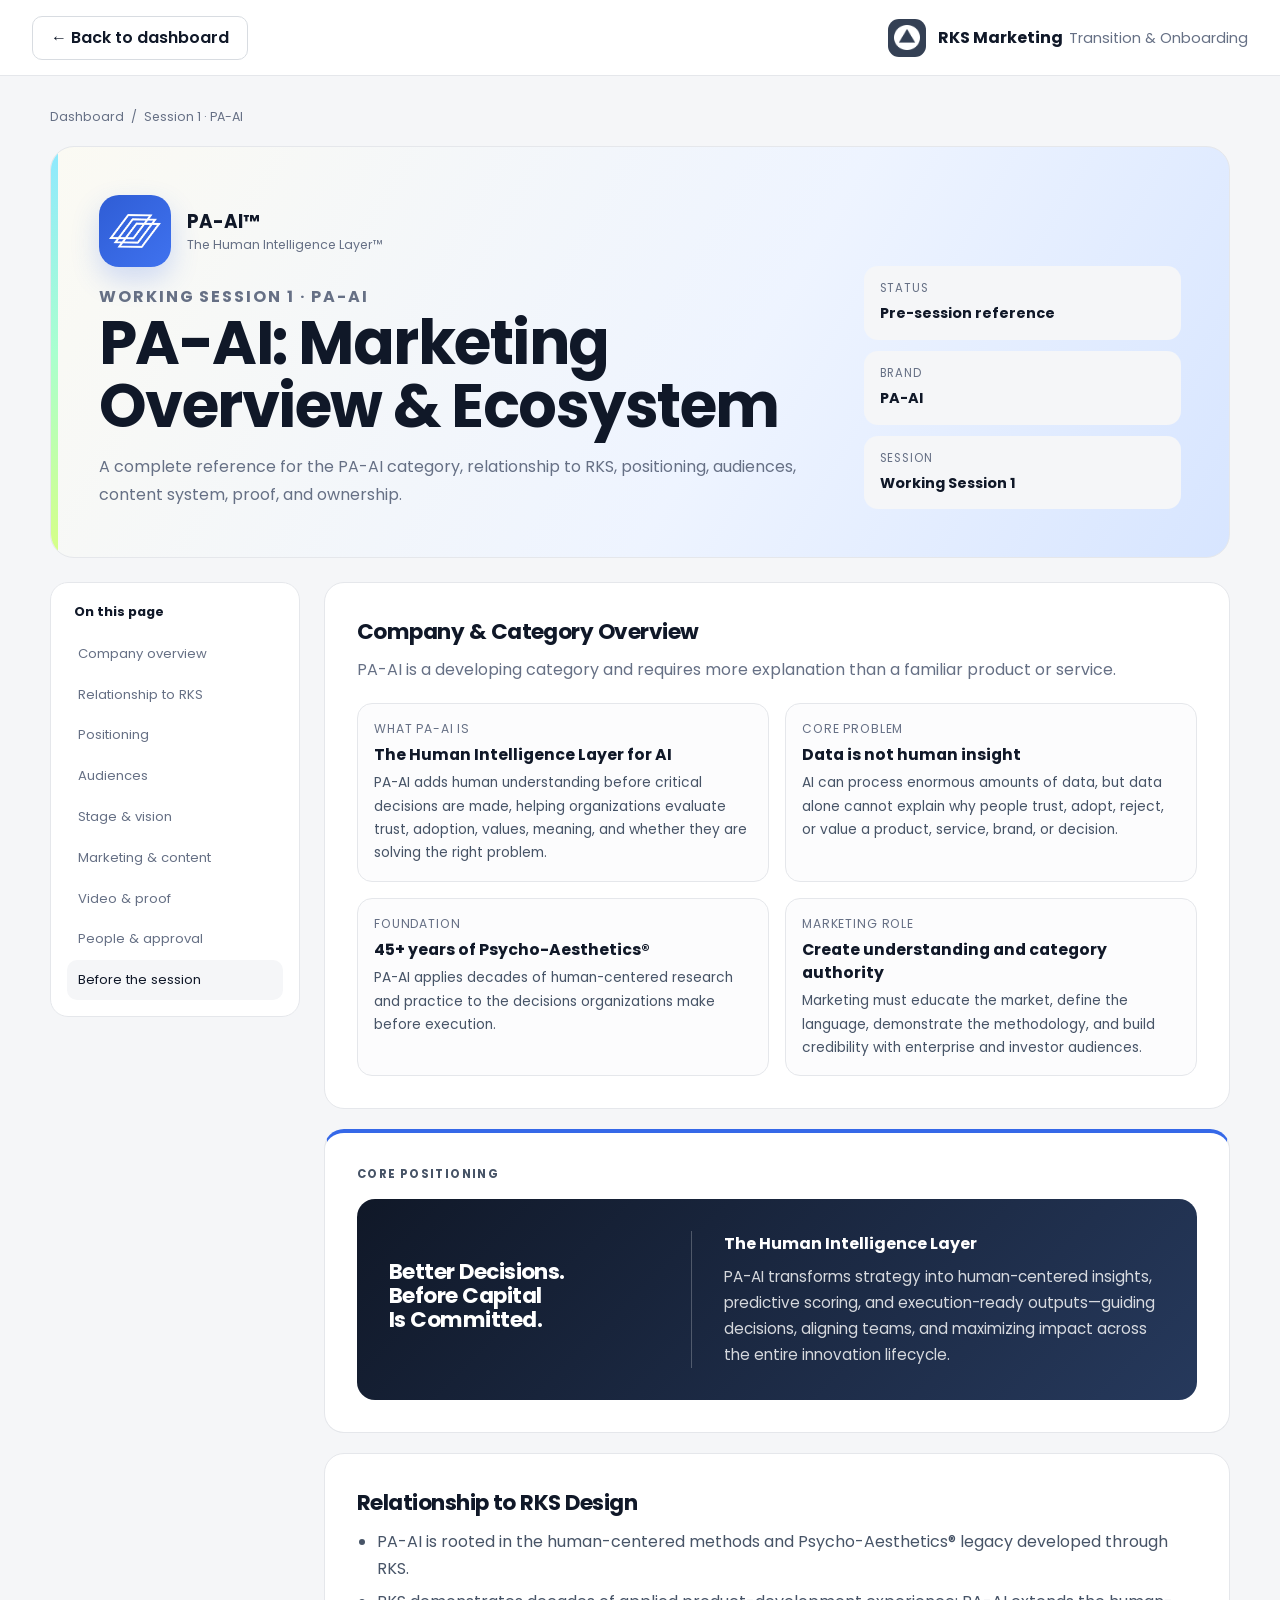
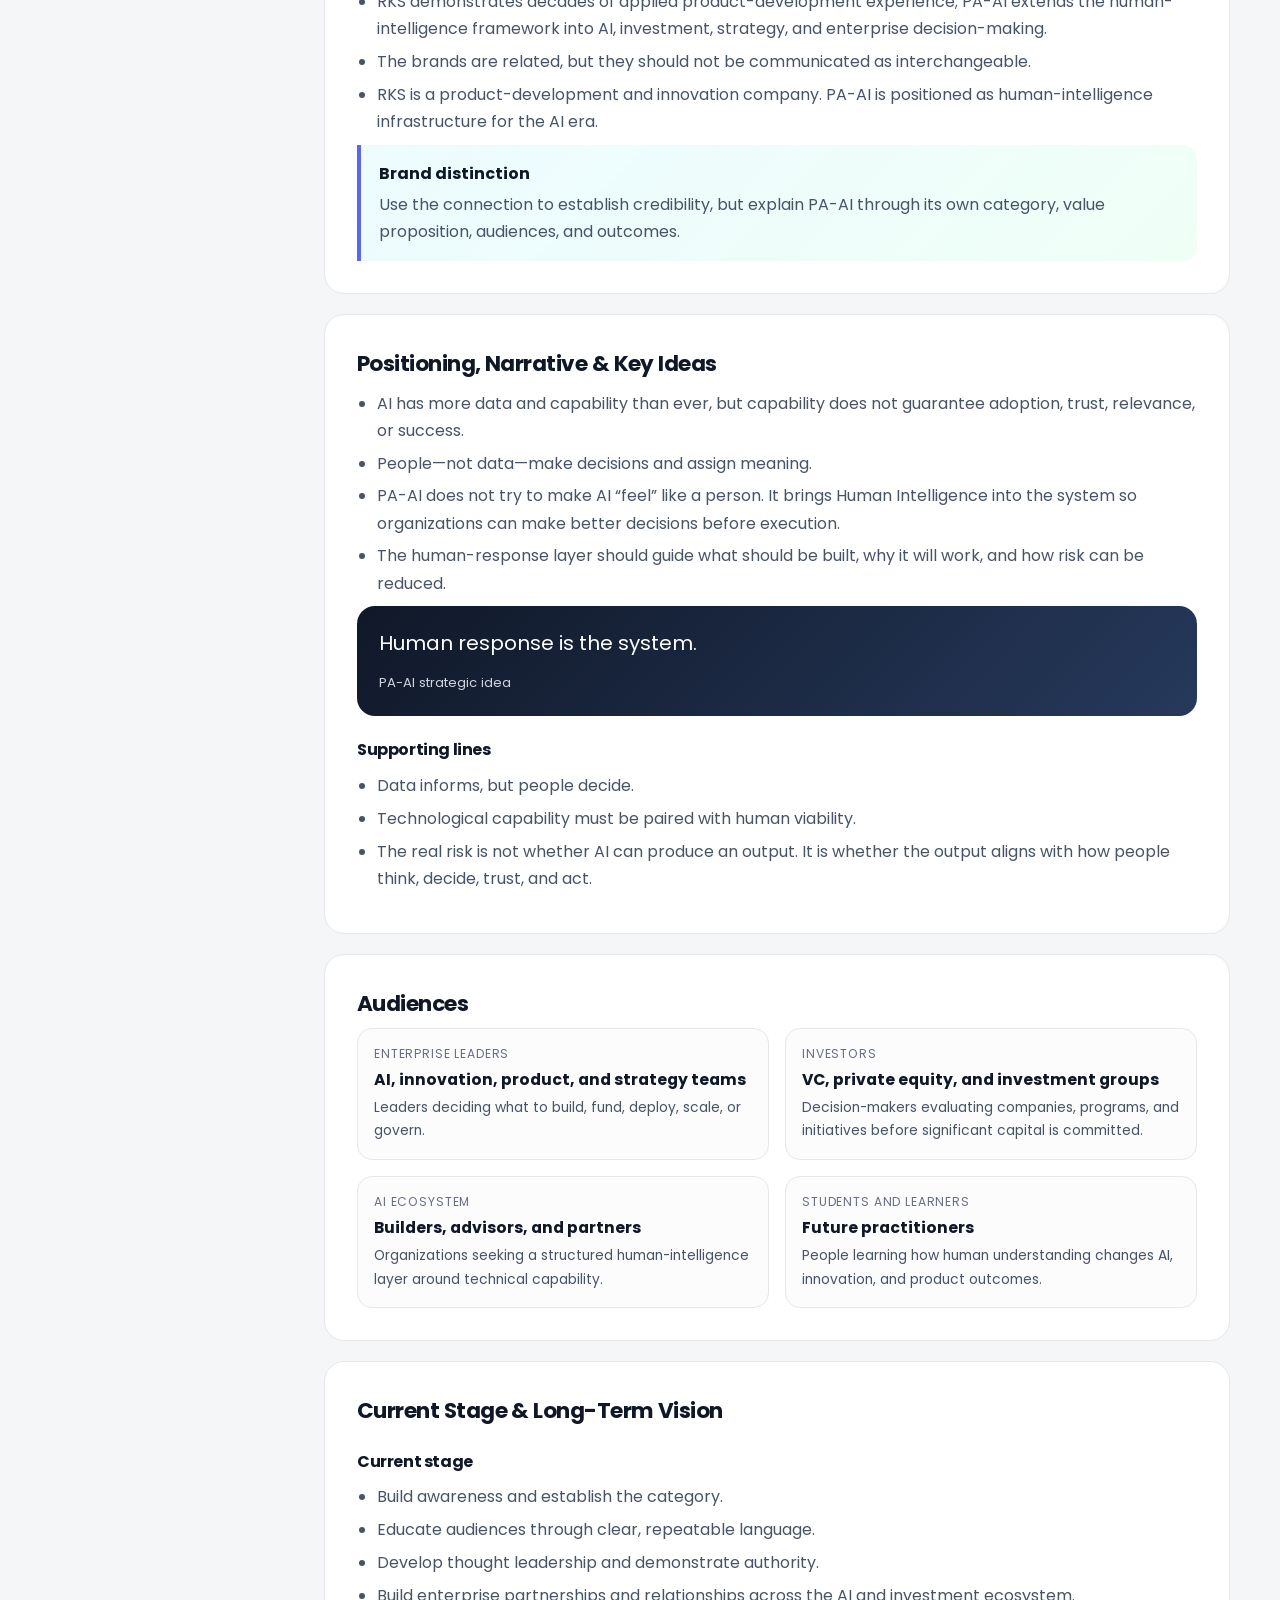
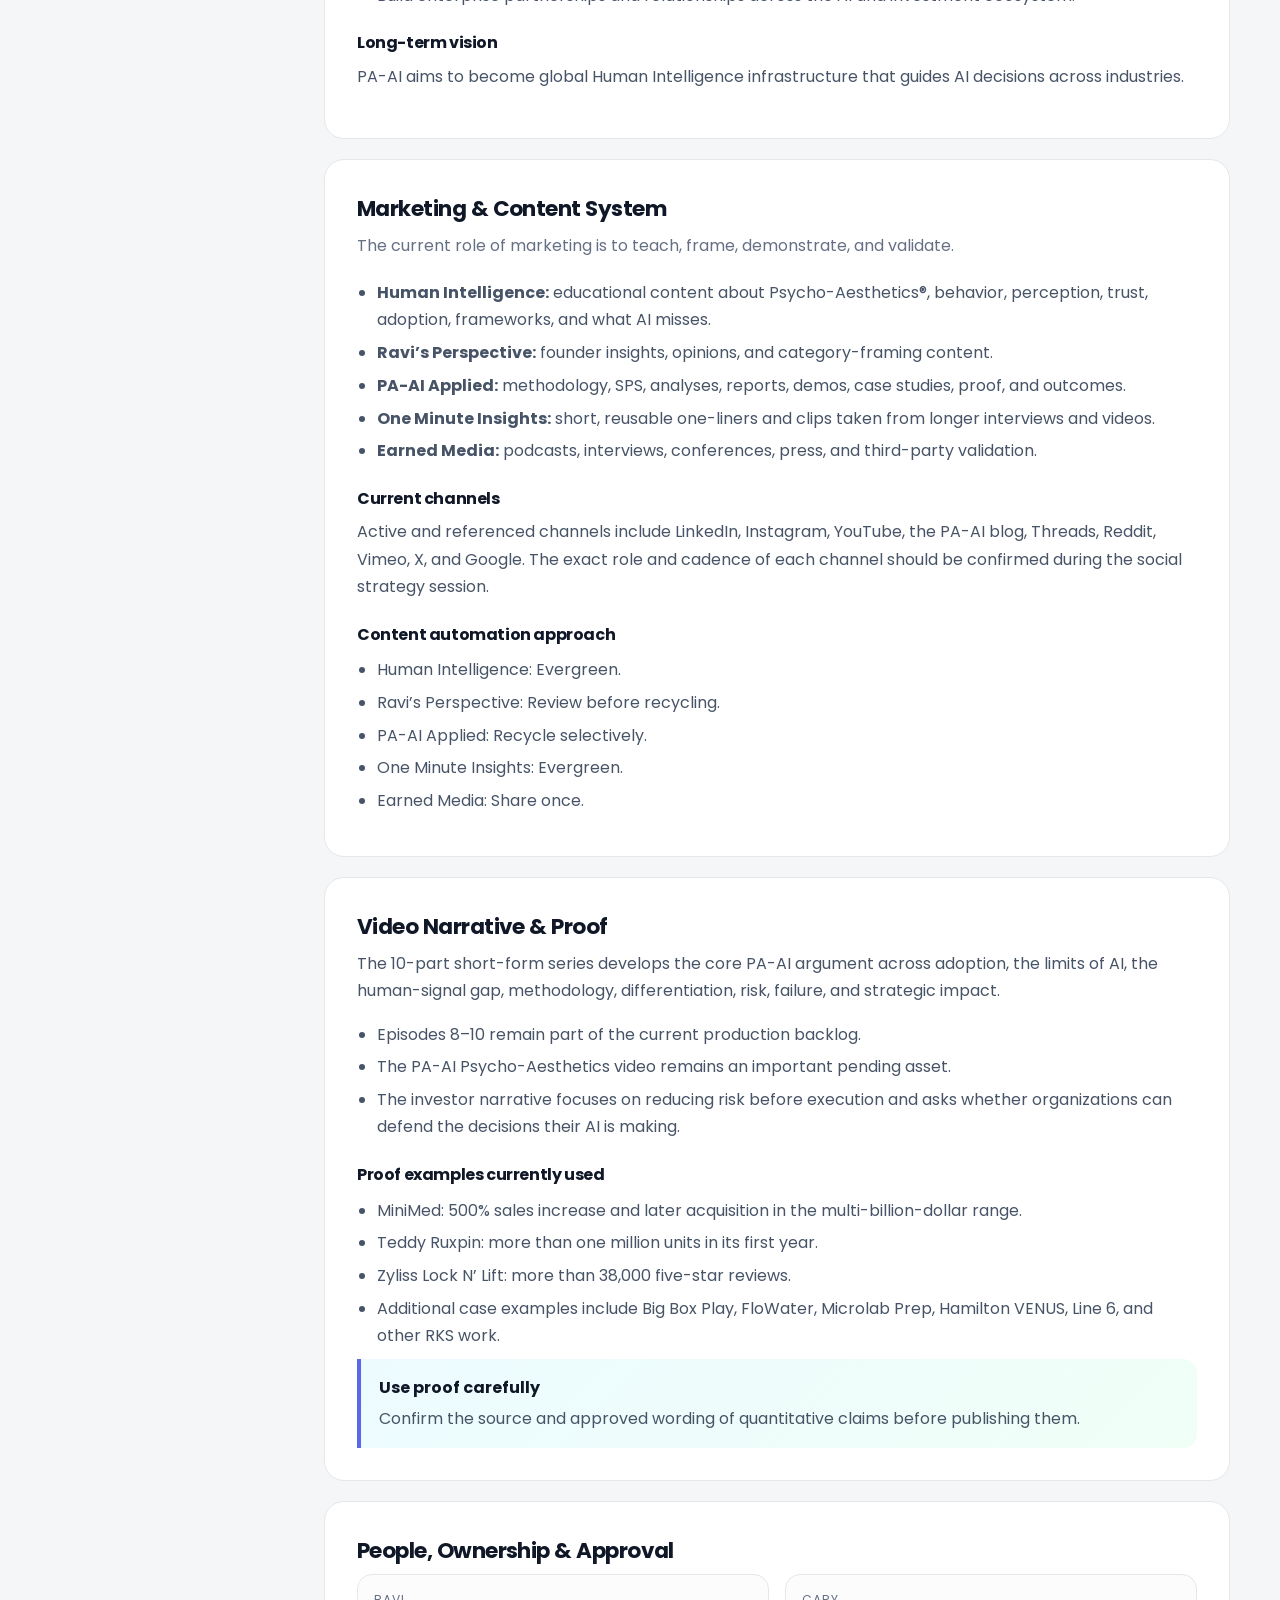
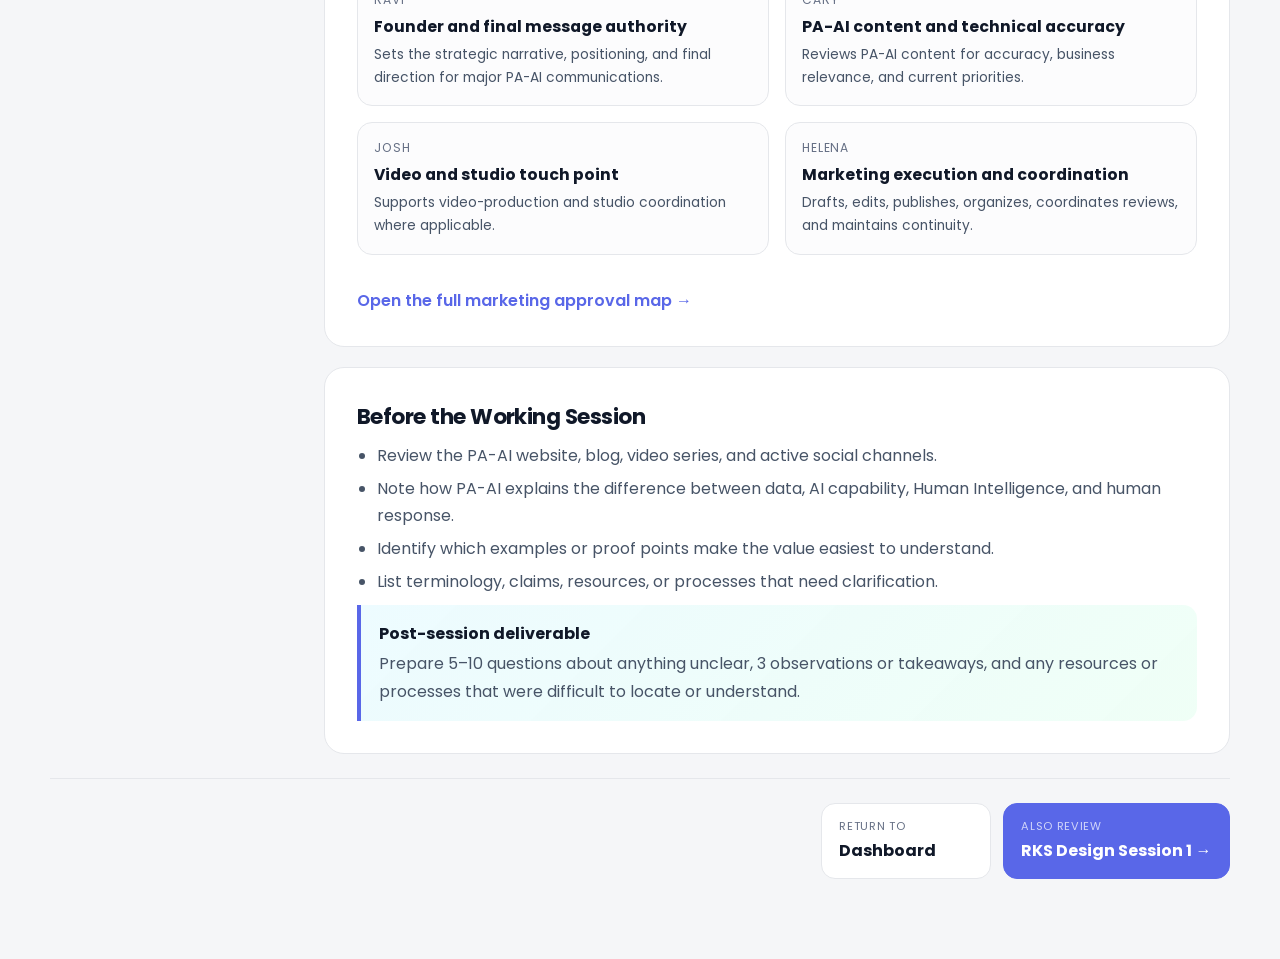
==== commit 971937a8: "Remove operational priority sections from Session 1" ====
--- a/modules/session-01-paai.html
+++ b/modules/session-01-paai.html
@@ -1,3 +1,4 @@
+<!DOCTYPE html>
 <!DOCTYPE html>
 
 <html lang="en">
@@ -21,7 +22,7 @@
 <div class="module-breadcrumbs"><a href="../index.html">Dashboard</a><span>/</span><span>Session 1 · PA-AI</span></div>
 <section class="module-hero">
 <div class="module-hero__grid">
-<div><div class="brand-identity-lockup brand-identity-lockup--paai"><span class="paai-logo-tile"><img alt="PA-AI layered logo" src="../assets/paai/logo-white.png"/></span><span class="brand-identity-lockup__copy"><strong>PA-AI™</strong><span>The Human Intelligence Layer™</span></span></div><p class="module-kicker">Working Session 1 · PA-AI</p><h1>PA-AI: Marketing Overview &amp; Ecosystem</h1><p>A complete reference for the PA-AI category, relationship to RKS, positioning, audiences, content system, proof, priorities, and ownership.</p></div>
+<div><div class="brand-identity-lockup brand-identity-lockup--paai"><span class="paai-logo-tile"><img alt="PA-AI layered logo" src="../assets/paai/logo-white.png"/></span><span class="brand-identity-lockup__copy"><strong>PA-AI™</strong><span>The Human Intelligence Layer™</span></span></div><p class="module-kicker">Working Session 1 · PA-AI</p><h1>PA-AI: Marketing Overview &amp; Ecosystem</h1><p>A complete reference for the PA-AI category, relationship to RKS, positioning, audiences, content system, proof, and ownership.</p></div>
 <div class="module-meta">
 <div class="module-meta__item"><span>Status</span><strong>Pre-session reference</strong></div>
 <div class="module-meta__item"><span>Brand</span><strong>PA-AI</strong></div>
@@ -30,7 +31,7 @@
 </div>
 </section>
 <div class="module-layout">
-<aside class="module-toc"><strong>On this page</strong><a href="#overview">Company overview</a><a href="#relationship">Relationship to RKS</a><a href="#positioning">Positioning</a><a href="#audiences">Audiences</a><a href="#stage">Stage &amp; vision</a><a href="#content">Marketing &amp; content</a><a href="#video">Video &amp; proof</a><a href="#people">People &amp; approval</a><a href="#priorities">Current priorities</a><a href="#exploration">Before the session</a></aside>
+<aside class="module-toc"><strong>On this page</strong><a href="#overview">Company overview</a><a href="#relationship">Relationship to RKS</a><a href="#positioning">Positioning</a><a href="#audiences">Audiences</a><a href="#stage">Stage &amp; vision</a><a href="#content">Marketing &amp; content</a><a href="#video">Video &amp; proof</a><a href="#people">People &amp; approval</a><a href="#exploration">Before the session</a></aside>
 <article class="module-content">
 <section class="content-card" id="overview">
 <h2>Company &amp; Category Overview</h2>
@@ -41,7 +42,6 @@
 <div class="info-tile"><span>Foundation</span><strong>45+ years of Psycho-Aesthetics®</strong><p>PA-AI applies decades of human-centered research and practice to the decisions organizations make before execution.</p></div>
 <div class="info-tile"><span>Marketing role</span><strong>Create understanding and category authority</strong><p>Marketing must educate the market, define the language, demonstrate the methodology, and build credibility with enterprise and investor audiences.</p></div>
 </div>
-
 </section><section aria-label="Core PA-AI positioning" class="content-card positioning-card positioning-card--paai">
 <p class="module-kicker">Core Positioning</p>
 <div class="positioning-card__panel">
@@ -147,17 +147,7 @@
 </div>
 <p class="resource-link-row"><a class="resource-link" href="../resources/approval-map.html">Open the full marketing approval map →</a></p>
 </section>
-<section class="content-card" id="priorities">
-<h2>Current Priorities</h2>
-<ul>
-<li>Complete Episodes 8–10 of the PA-AI video series.</li>
-<li>Complete the PA-AI Psycho-Aesthetics video when the required input is available.</li>
-<li>Continue PA-AI brand and messaging development.</li>
-<li>Implement PA-AI SEO recommendations with Alex.</li>
-<li>Establish reusable content templates and build a publishing backlog.</li>
-<li>Clarify channel roles, content cadence, approval expectations, and Helena’s ongoing PA-AI responsibilities.</li>
-</ul>
-</section>
+
 <section class="content-card" id="exploration">
 <h2>Before the Working Session</h2>
 <ul>
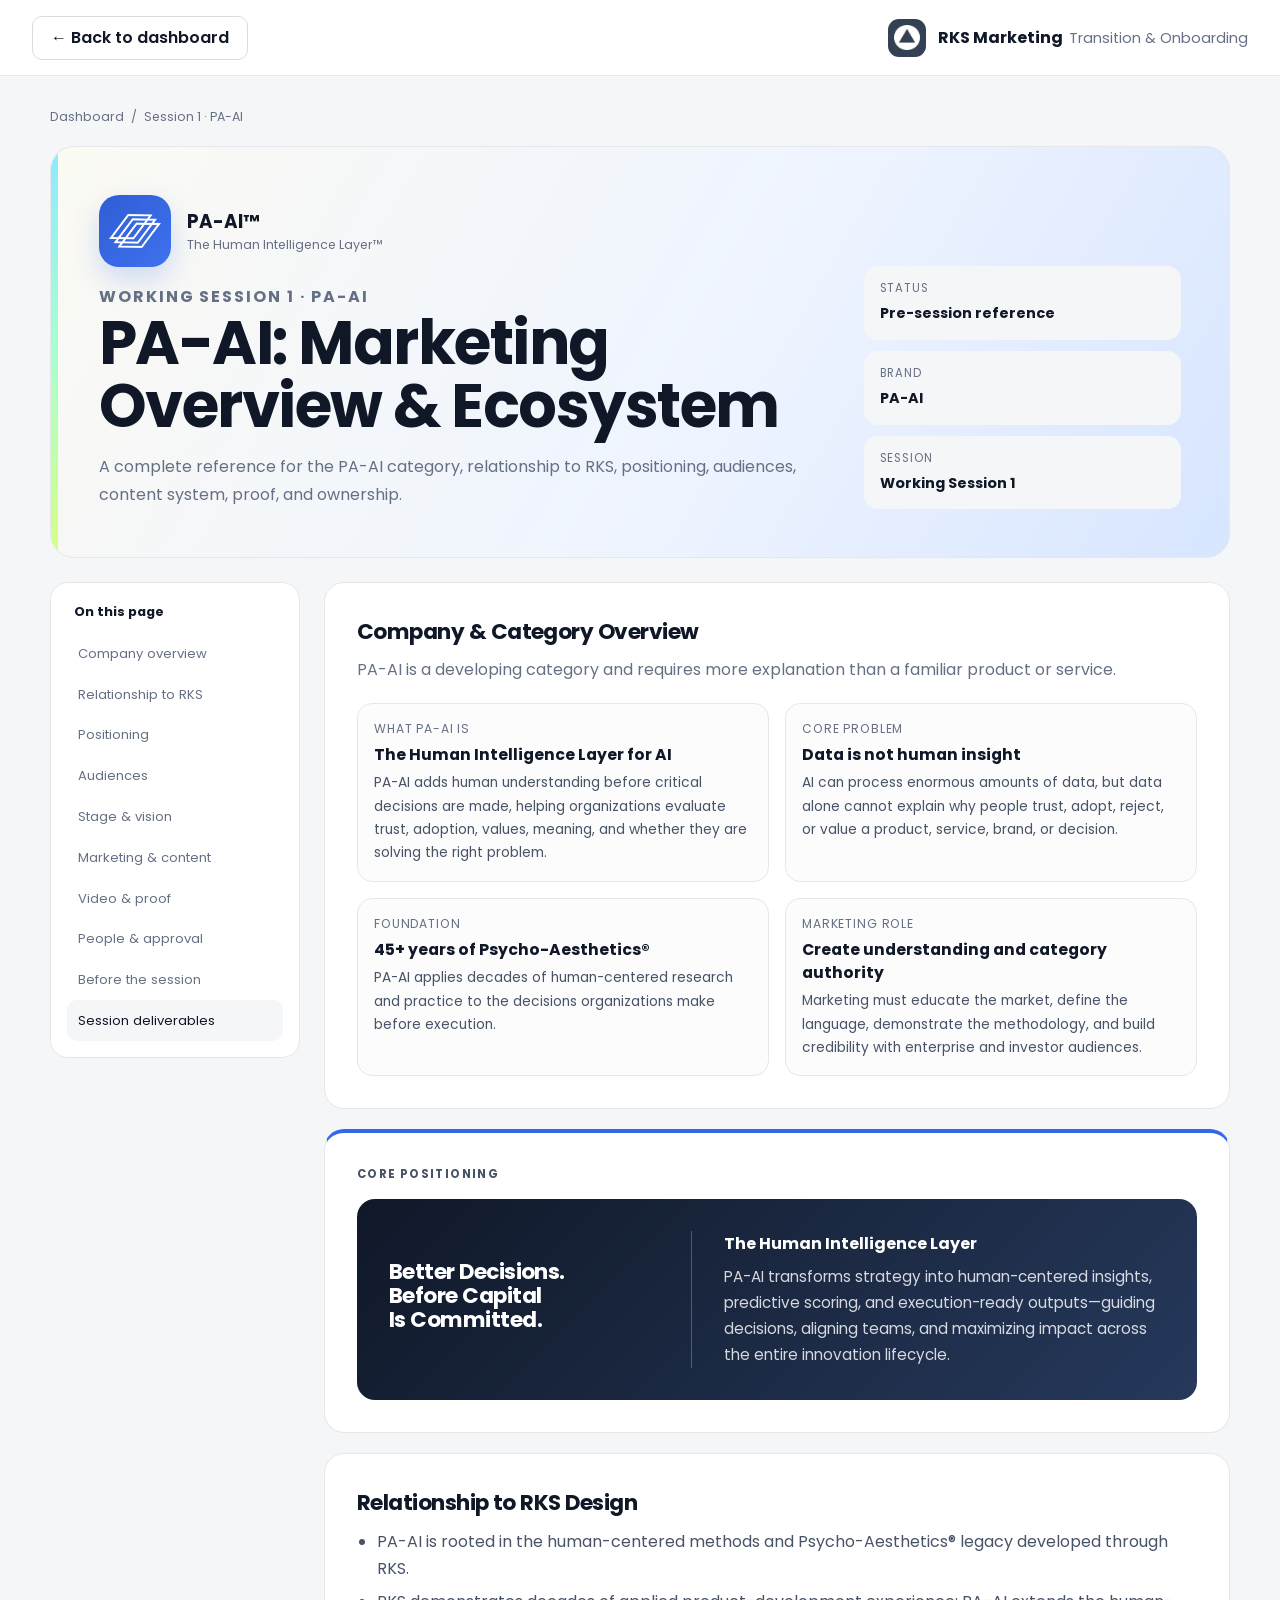
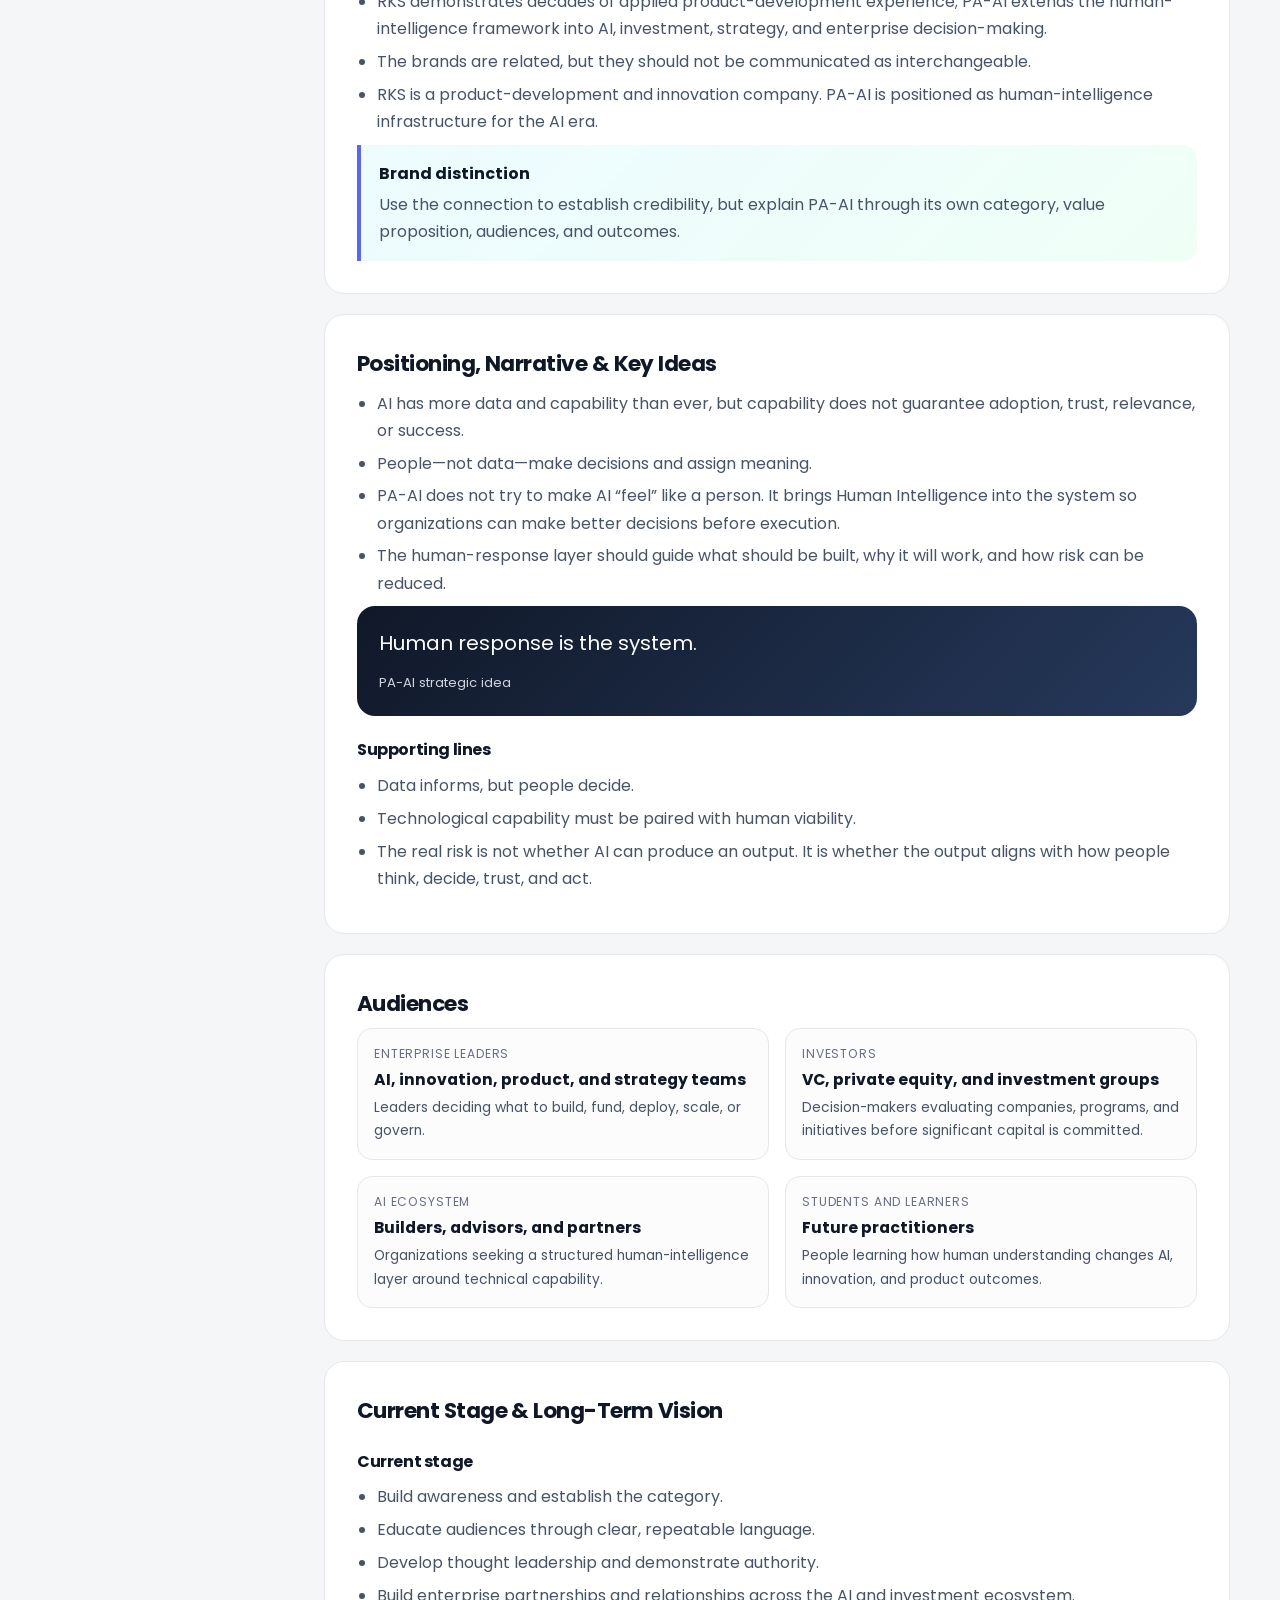
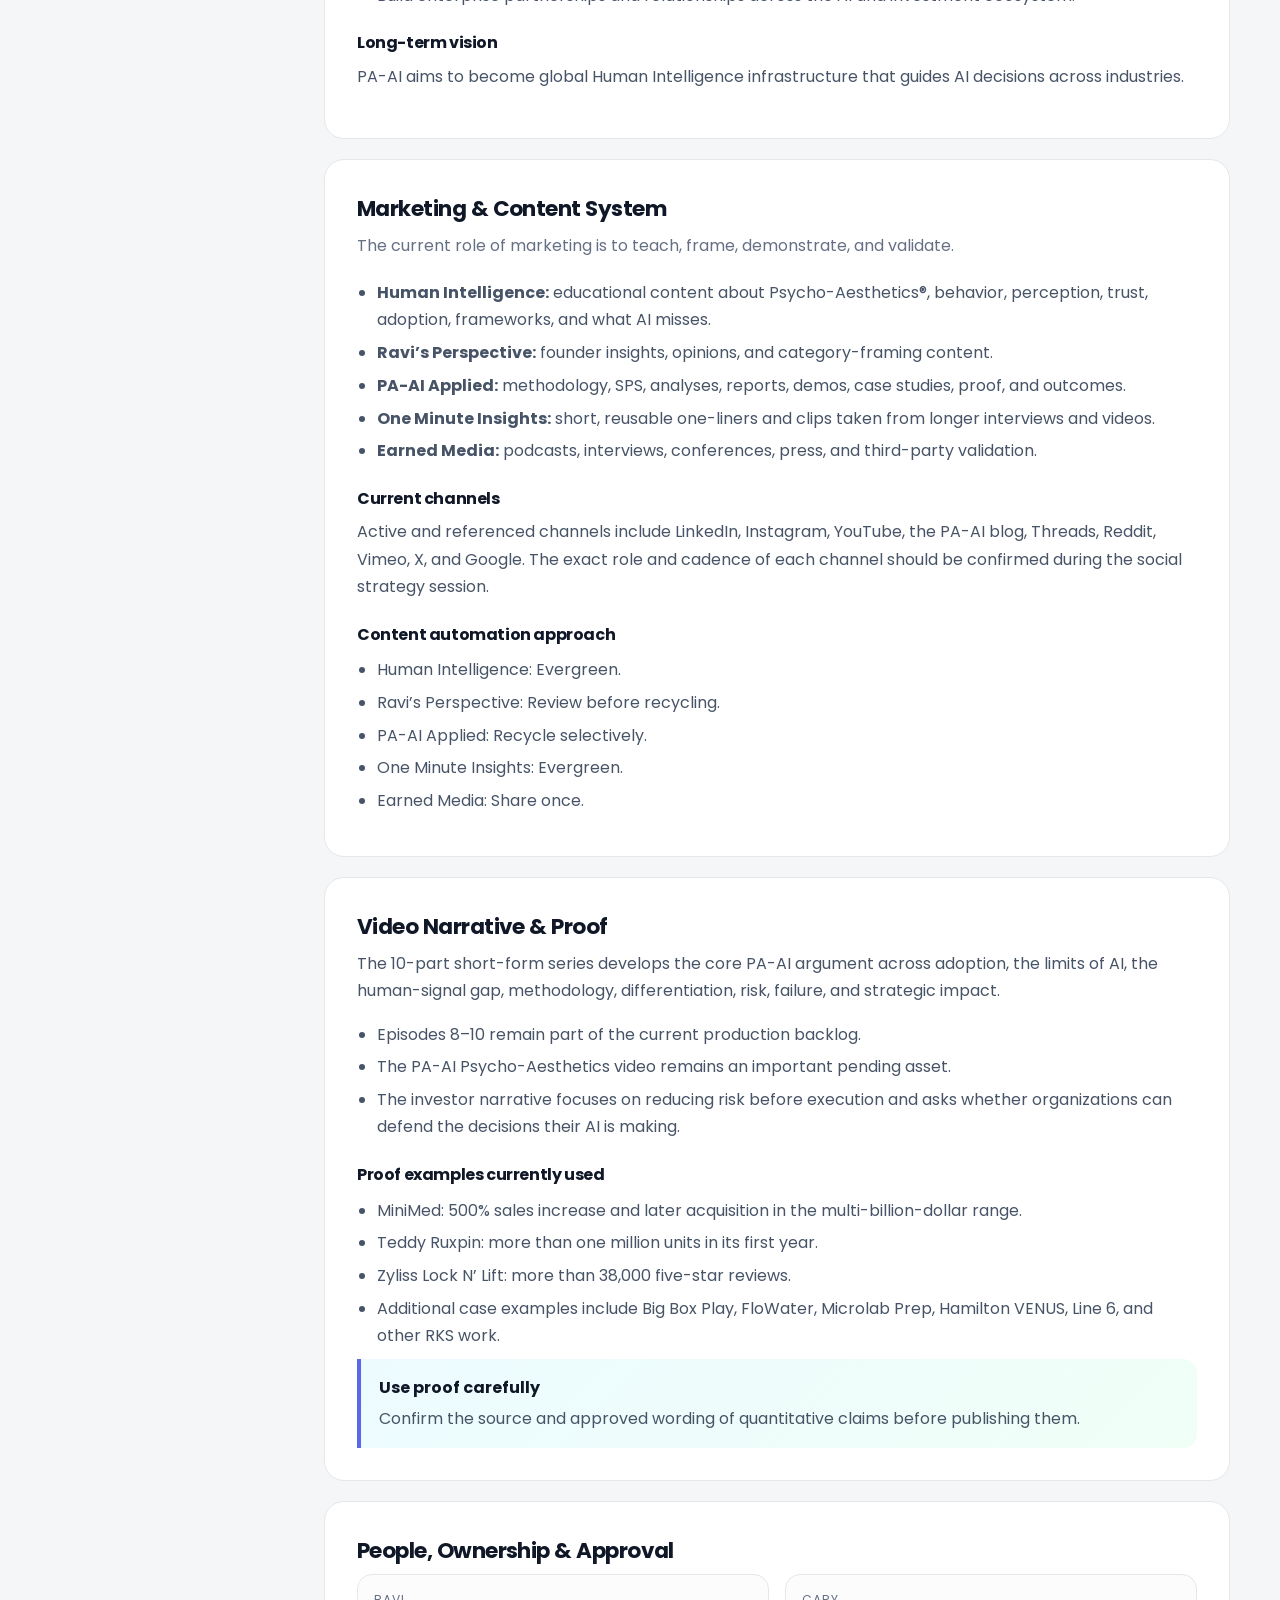
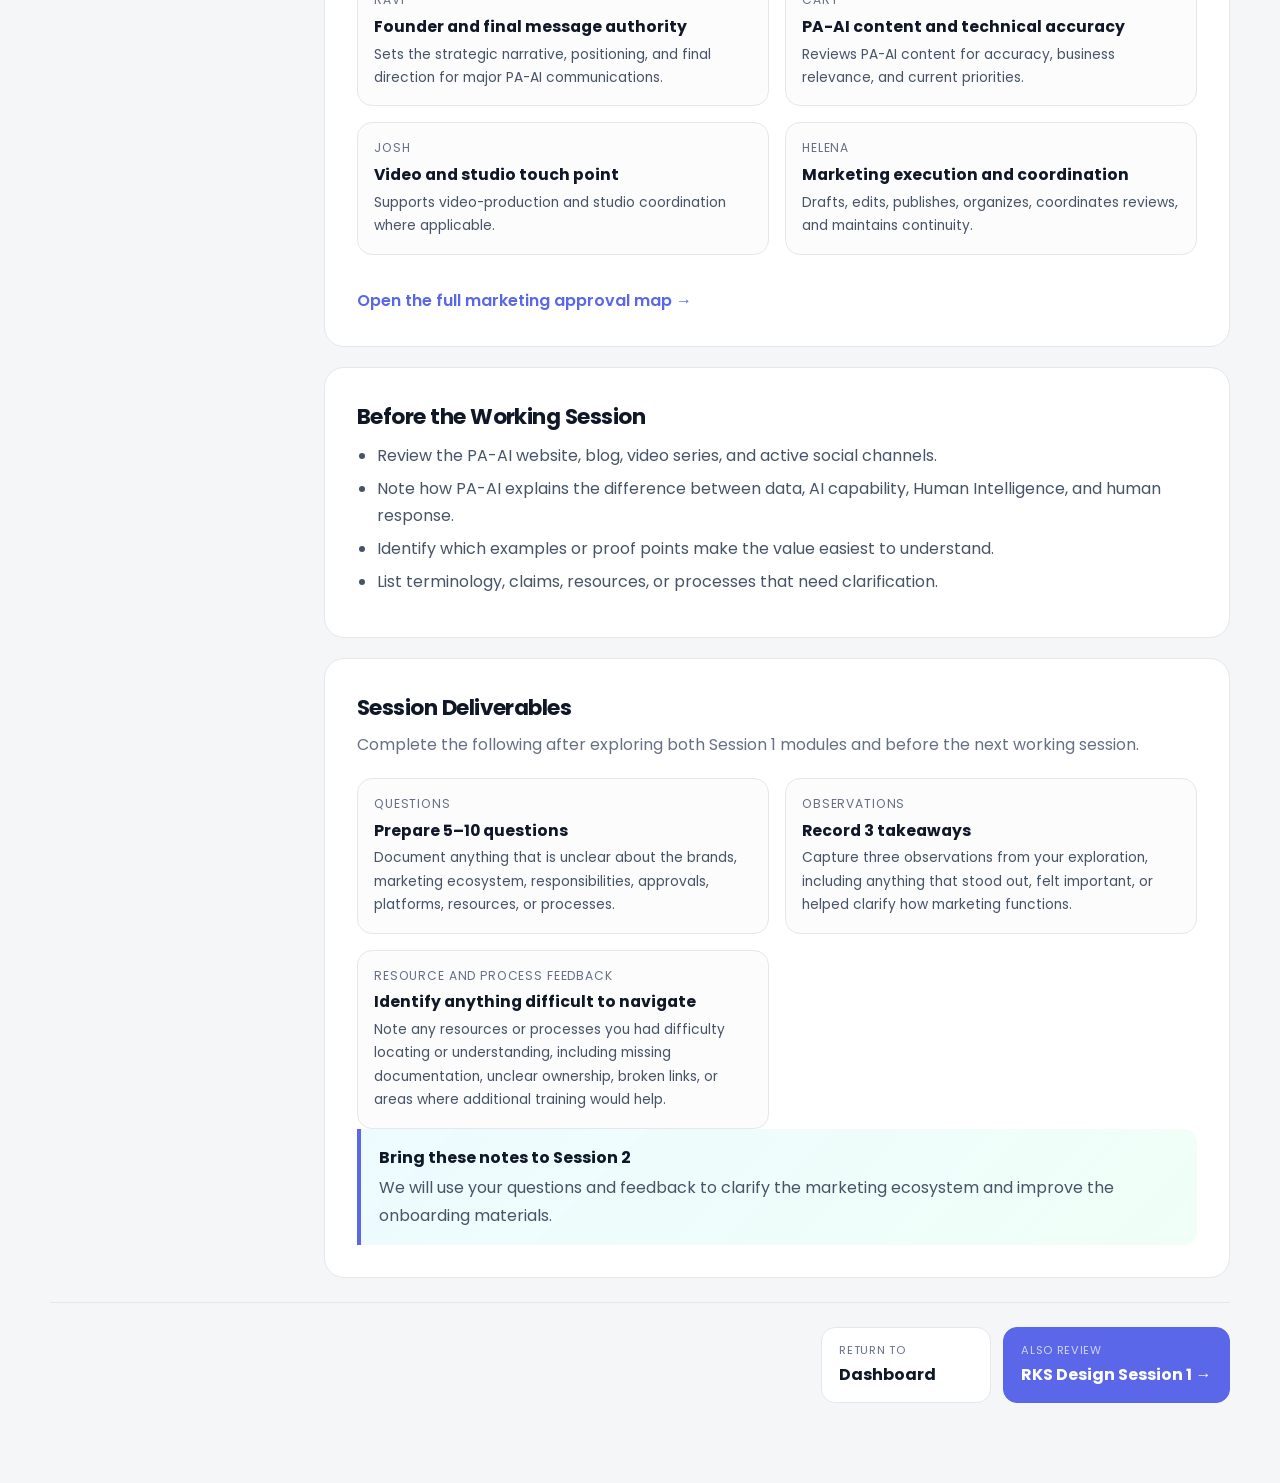
==== commit def0db78: "Add deliverables to Session 1 modules & Remove deliverables from dashboard" ====
--- a/modules/session-01-paai.html
+++ b/modules/session-01-paai.html
@@ -31,7 +31,7 @@
 </div>
 </section>
 <div class="module-layout">
-<aside class="module-toc"><strong>On this page</strong><a href="#overview">Company overview</a><a href="#relationship">Relationship to RKS</a><a href="#positioning">Positioning</a><a href="#audiences">Audiences</a><a href="#stage">Stage &amp; vision</a><a href="#content">Marketing &amp; content</a><a href="#video">Video &amp; proof</a><a href="#people">People &amp; approval</a><a href="#exploration">Before the session</a></aside>
+<aside class="module-toc"><strong>On this page</strong><a href="#overview">Company overview</a><a href="#relationship">Relationship to RKS</a><a href="#positioning">Positioning</a><a href="#audiences">Audiences</a><a href="#stage">Stage &amp; vision</a><a href="#content">Marketing &amp; content</a><a href="#video">Video &amp; proof</a><a href="#people">People &amp; approval</a><a href="#exploration">Before the session</a><a href="#deliverables">Session deliverables</a></aside>
 <article class="module-content">
 <section class="content-card" id="overview">
 <h2>Company &amp; Category Overview</h2>
@@ -156,7 +156,16 @@
 <li>Identify which examples or proof points make the value easiest to understand.</li>
 <li>List terminology, claims, resources, or processes that need clarification.</li>
 </ul>
-<div class="callout"><strong>Post-session deliverable</strong><p>Prepare 5–10 questions about anything unclear, 3 observations or takeaways, and any resources or processes that were difficult to locate or understand.</p></div>
+</section>
+<section class="content-card" id="deliverables">
+<h2>Session Deliverables</h2>
+<p class="section-intro">Complete the following after exploring both Session 1 modules and before the next working session.</p>
+<div class="info-grid">
+<div class="info-tile"><span>Questions</span><strong>Prepare 5–10 questions</strong><p>Document anything that is unclear about the brands, marketing ecosystem, responsibilities, approvals, platforms, resources, or processes.</p></div>
+<div class="info-tile"><span>Observations</span><strong>Record 3 takeaways</strong><p>Capture three observations from your exploration, including anything that stood out, felt important, or helped clarify how marketing functions.</p></div>
+<div class="info-tile"><span>Resource and process feedback</span><strong>Identify anything difficult to navigate</strong><p>Note any resources or processes you had difficulty locating or understanding, including missing documentation, unclear ownership, broken links, or areas where additional training would help.</p></div>
+</div>
+<div class="callout"><strong>Bring these notes to Session 2</strong><p>We will use your questions and feedback to clarify the marketing ecosystem and improve the onboarding materials.</p></div>
 </section></article>
 </div>
 <nav aria-label="Module actions" class="module-end-actions">
--- a/css/module.css
+++ b/css/module.css
@@ -1355,3 +1355,316 @@
     box-shadow: 0 0 0 0 rgba(53, 104, 232, 0);
   }
 }
+
+/* ========================================
+   Session 2: Marketing Resources & Systems
+======================================== */
+
+.brand-system {
+  --module-accent: #344054;
+}
+
+.brand-system .module-hero::before {
+  background: linear-gradient(180deg, #d92d20 0 48%, #3568e8 52% 100%);
+}
+
+.brand-system .module-topbar__brand .brand-mark {
+  background: linear-gradient(135deg, #181a20, #344054);
+}
+
+.systems-flow {
+  display: grid;
+  grid-template-columns: repeat(5, minmax(0, 1fr));
+  gap: 0.75rem;
+  margin-top: 1.2rem;
+}
+
+.systems-flow__step {
+  position: relative;
+  min-width: 0;
+  padding: 1rem;
+  border: 1px solid var(--color-border, #e5e7eb);
+  border-radius: 15px;
+  background: #fcfcfd;
+}
+
+.systems-flow__step:not(:last-child)::after {
+  content: "→";
+  position: absolute;
+  top: 50%;
+  right: -0.61rem;
+  z-index: 2;
+  display: flex;
+  align-items: center;
+  justify-content: center;
+  width: 1.2rem;
+  height: 1.2rem;
+  padding: 0;
+  border: 1px solid #d0d5dd;
+  border-radius: 50%;
+  background: #ffffff;
+  color: #667085;
+  font-family: Arial, sans-serif;
+  font-size: 0.72rem;
+  font-weight: 700;
+  line-height: 1;
+  transform: translateY(-50%);
+}
+
+.systems-flow__step > span,
+.resource-card__eyebrow,
+.platform-card > span {
+  display: block;
+  margin-bottom: 0.4rem;
+  color: #667085;
+  font-size: 0.68rem;
+  font-weight: 600;
+  letter-spacing: 0.08em;
+  text-transform: uppercase;
+}
+
+.systems-flow__step strong {
+  display: block;
+  color: #101828;
+  font-size: 0.9rem;
+}
+
+.systems-flow__step p {
+  margin: 0.35rem 0 0;
+  font-size: 0.76rem;
+  line-height: 1.55;
+}
+
+.resource-card-grid,
+.platform-grid,
+.standards-grid {
+  display: grid;
+  grid-template-columns: repeat(2, minmax(0, 1fr));
+  gap: 1rem;
+}
+
+.resource-card,
+.platform-card,
+.standards-grid > article {
+  min-width: 0;
+  padding: 1.1rem;
+  border: 1px solid var(--color-border, #e5e7eb);
+  border-radius: 15px;
+  background: #fcfcfd;
+}
+
+.resource-card h3,
+.platform-card h3,
+.standards-grid > article strong {
+  display: block;
+  margin: 0 0 0.35rem;
+  color: #101828;
+  font-size: 0.95rem;
+}
+
+.resource-card p,
+.platform-card p,
+.standards-grid > article p {
+  margin: 0;
+  font-size: 0.84rem;
+  line-height: 1.65;
+}
+
+.platform-card small {
+  display: block;
+  margin-top: 0.8rem;
+  padding-top: 0.7rem;
+  border-top: 1px solid #eaecf0;
+  color: #667085;
+  font-size: 0.72rem;
+  line-height: 1.5;
+}
+
+.checklist-panel {
+  display: grid;
+  gap: 0.65rem;
+  margin-top: 1.25rem;
+  padding: 1rem;
+  border: 1px solid #dfe3ea;
+  border-radius: 16px;
+  background: #f8f9fb;
+}
+
+.checklist-panel h3 {
+  margin: 0 0 0.25rem;
+}
+
+.checklist-panel label {
+  display: flex;
+  align-items: flex-start;
+  gap: 0.7rem;
+  padding: 0.75rem 0.85rem;
+  border: 1px solid #e4e7ec;
+  border-radius: 12px;
+  background: #ffffff;
+  color: #344054;
+  font-size: 0.83rem;
+  line-height: 1.55;
+  cursor: pointer;
+}
+
+.checklist-panel input[type="checkbox"] {
+  flex: 0 0 auto;
+  width: 17px;
+  height: 17px;
+  margin-top: 0.15rem;
+  accent-color: var(--module-accent, #344054);
+}
+
+.checklist-panel--two-column {
+  grid-template-columns: repeat(2, minmax(0, 1fr));
+}
+
+.checklist-panel--two-column label {
+  min-height: 64px;
+}
+
+.file-system-layout {
+  display: grid;
+  grid-template-columns: minmax(0, 1.12fr) minmax(260px, 0.88fr);
+  gap: 1rem;
+  align-items: start;
+}
+
+.file-tree,
+.file-rules {
+  padding: 1.15rem;
+  border: 1px solid var(--color-border, #e5e7eb);
+  border-radius: 16px;
+  background: #fcfcfd;
+}
+
+.file-tree > strong {
+  display: block;
+  margin-bottom: 0.65rem;
+  color: #101828;
+}
+
+.file-tree ul {
+  margin: 0;
+  padding-left: 1.15rem;
+  list-style: none;
+}
+
+.file-tree li {
+  position: relative;
+  margin-top: 0.35rem;
+  color: #475467;
+  font-size: 0.82rem;
+  line-height: 1.55;
+}
+
+.file-tree li::before {
+  content: "";
+  position: absolute;
+  top: 0.72em;
+  left: -0.85rem;
+  width: 0.42rem;
+  height: 1px;
+  background: #98a2b3;
+}
+
+.file-tree li > span {
+  color: #101828;
+  font-weight: 600;
+}
+
+.file-rules h3 {
+  margin-top: 0;
+}
+
+.file-rules ol {
+  margin-bottom: 0;
+}
+
+.file-rules li {
+  font-size: 0.83rem;
+}
+
+.workshop-timeline {
+  display: grid;
+  gap: 0.75rem;
+  counter-reset: workshop;
+}
+
+.workshop-timeline > div {
+  display: grid;
+  grid-template-columns: 42px minmax(150px, 0.42fr) minmax(0, 1fr);
+  gap: 0.9rem;
+  align-items: start;
+  padding: 1rem;
+  border: 1px solid var(--color-border, #e5e7eb);
+  border-radius: 14px;
+  background: #fcfcfd;
+}
+
+.workshop-timeline span {
+  display: grid;
+  place-items: center;
+  width: 34px;
+  height: 34px;
+  border-radius: 10px;
+  background: #101828;
+  color: #ffffff;
+  font-size: 0.72rem;
+  font-weight: 700;
+}
+
+.workshop-timeline strong {
+  padding-top: 0.35rem;
+  color: #101828;
+  font-size: 0.9rem;
+}
+
+.workshop-timeline p {
+  margin: 0;
+  font-size: 0.82rem;
+}
+
+.deliverable-card {
+  border-top: 4px solid #344054;
+}
+
+.deliverable-card .checklist-panel {
+  margin-top: 0;
+}
+
+@media (max-width: 980px) {
+  .systems-flow {
+    grid-template-columns: 1fr;
+  }
+
+  .systems-flow__step:not(:last-child)::after {
+    content: "↓";
+    top: auto;
+    right: 50%;
+    bottom: -0.65rem;
+    transform: translateX(50%);
+  }
+
+  .file-system-layout {
+    grid-template-columns: 1fr;
+  }
+}
+
+@media (max-width: 760px) {
+  .resource-card-grid,
+  .platform-grid,
+  .standards-grid,
+  .checklist-panel--two-column {
+    grid-template-columns: 1fr;
+  }
+
+  .workshop-timeline > div {
+    grid-template-columns: 42px minmax(0, 1fr);
+  }
+
+  .workshop-timeline p {
+    grid-column: 2;
+  }
+}
